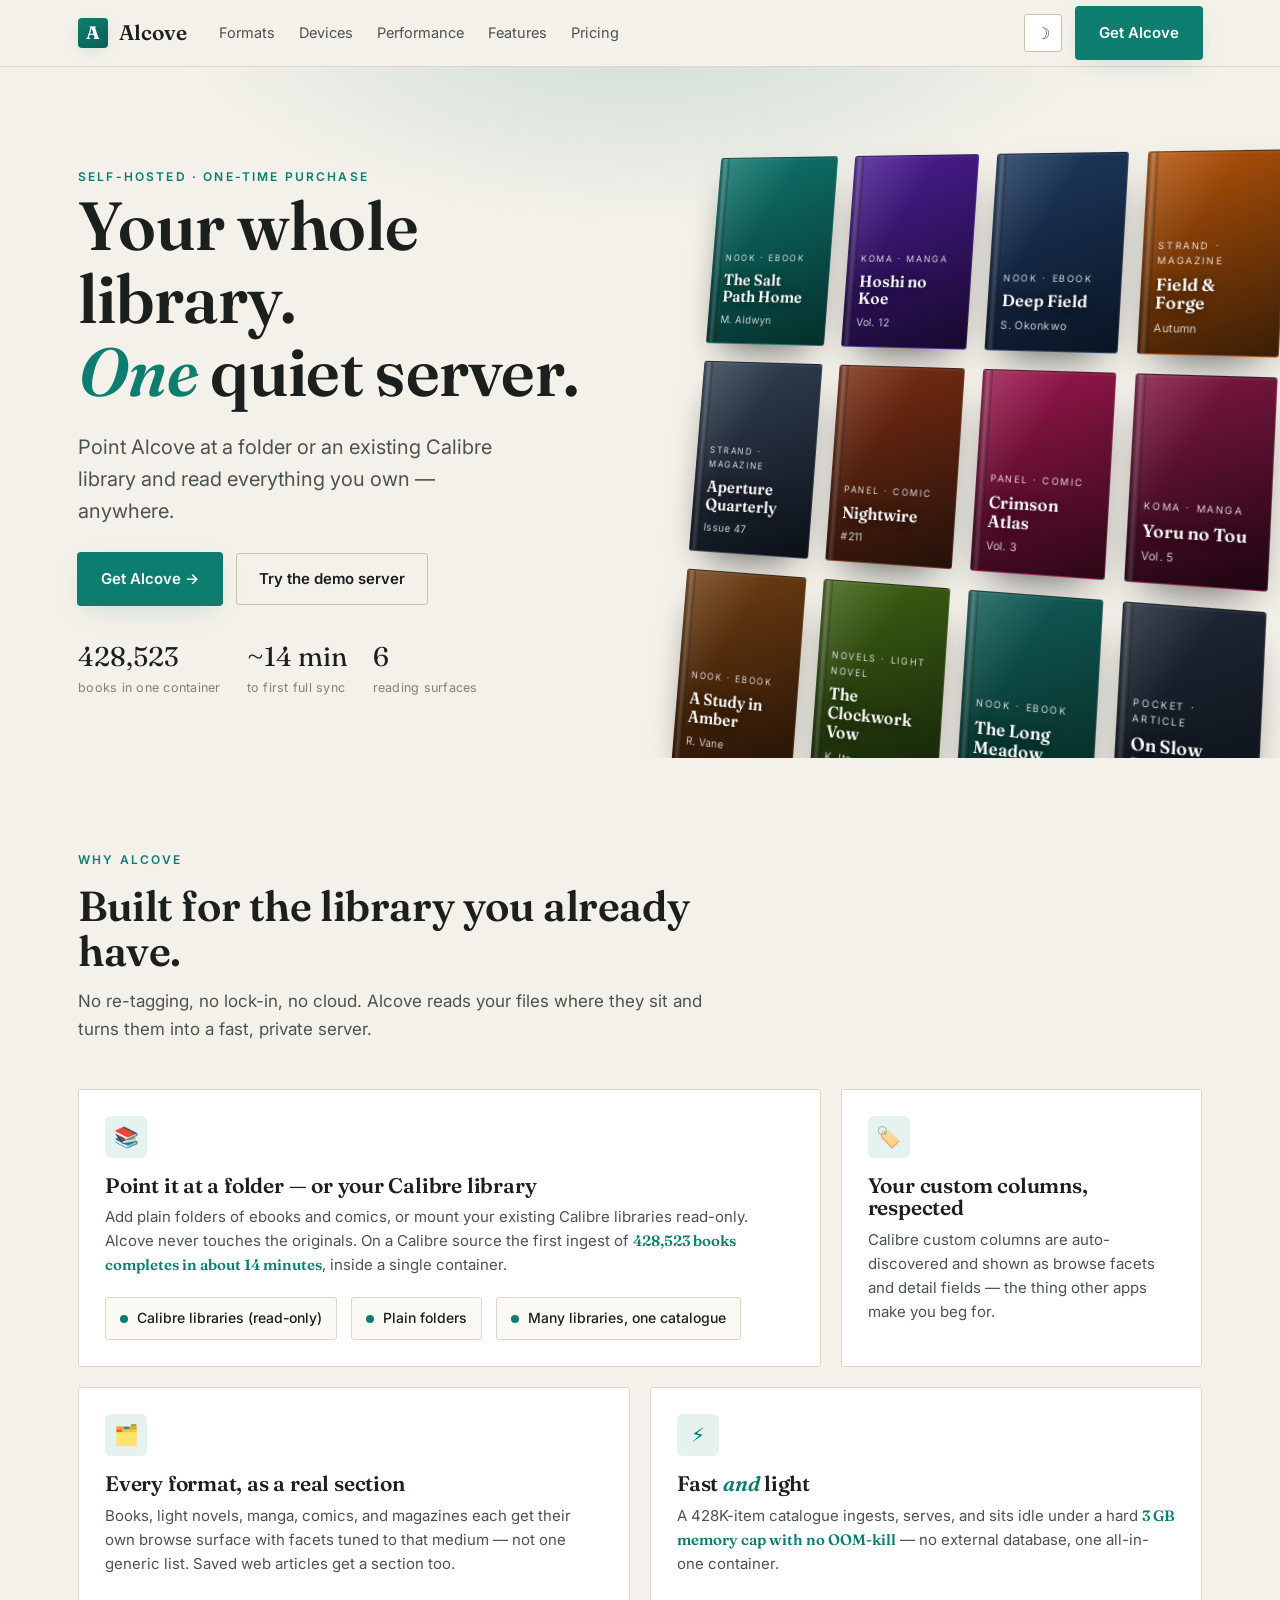
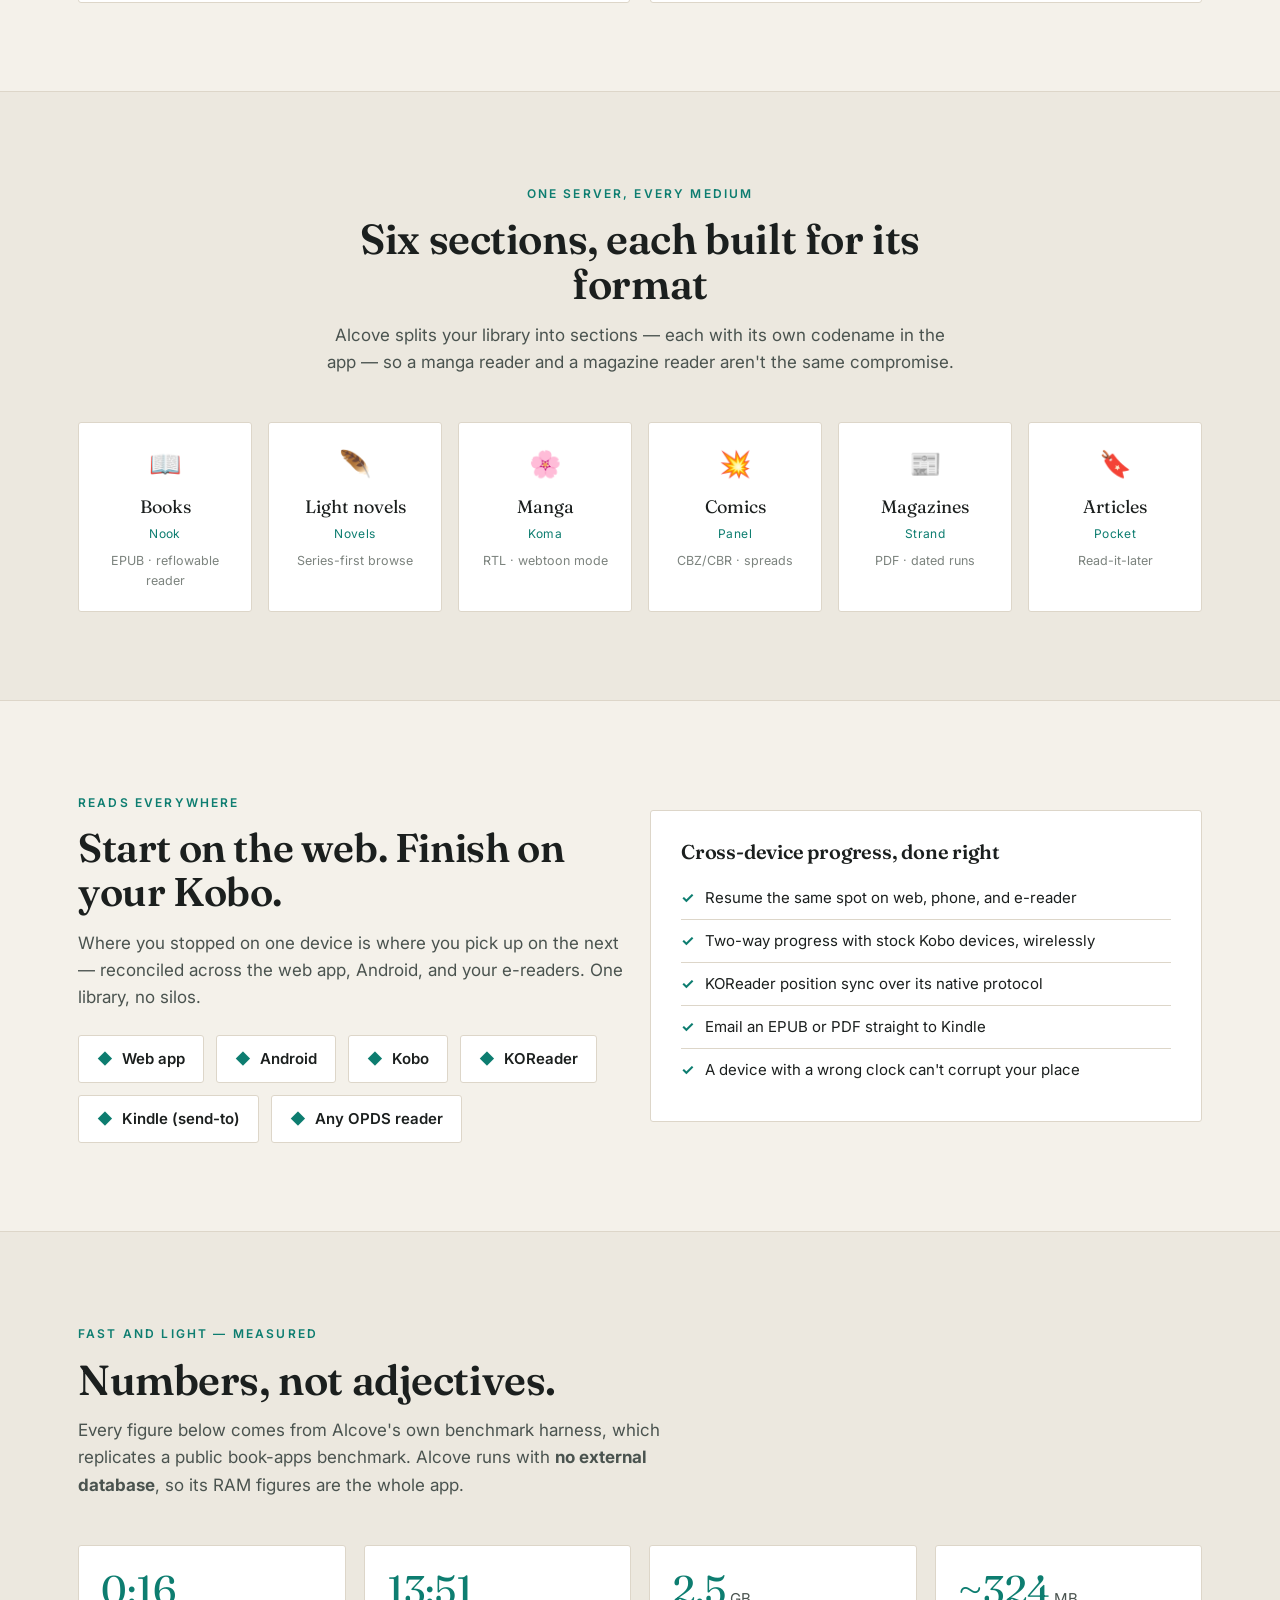
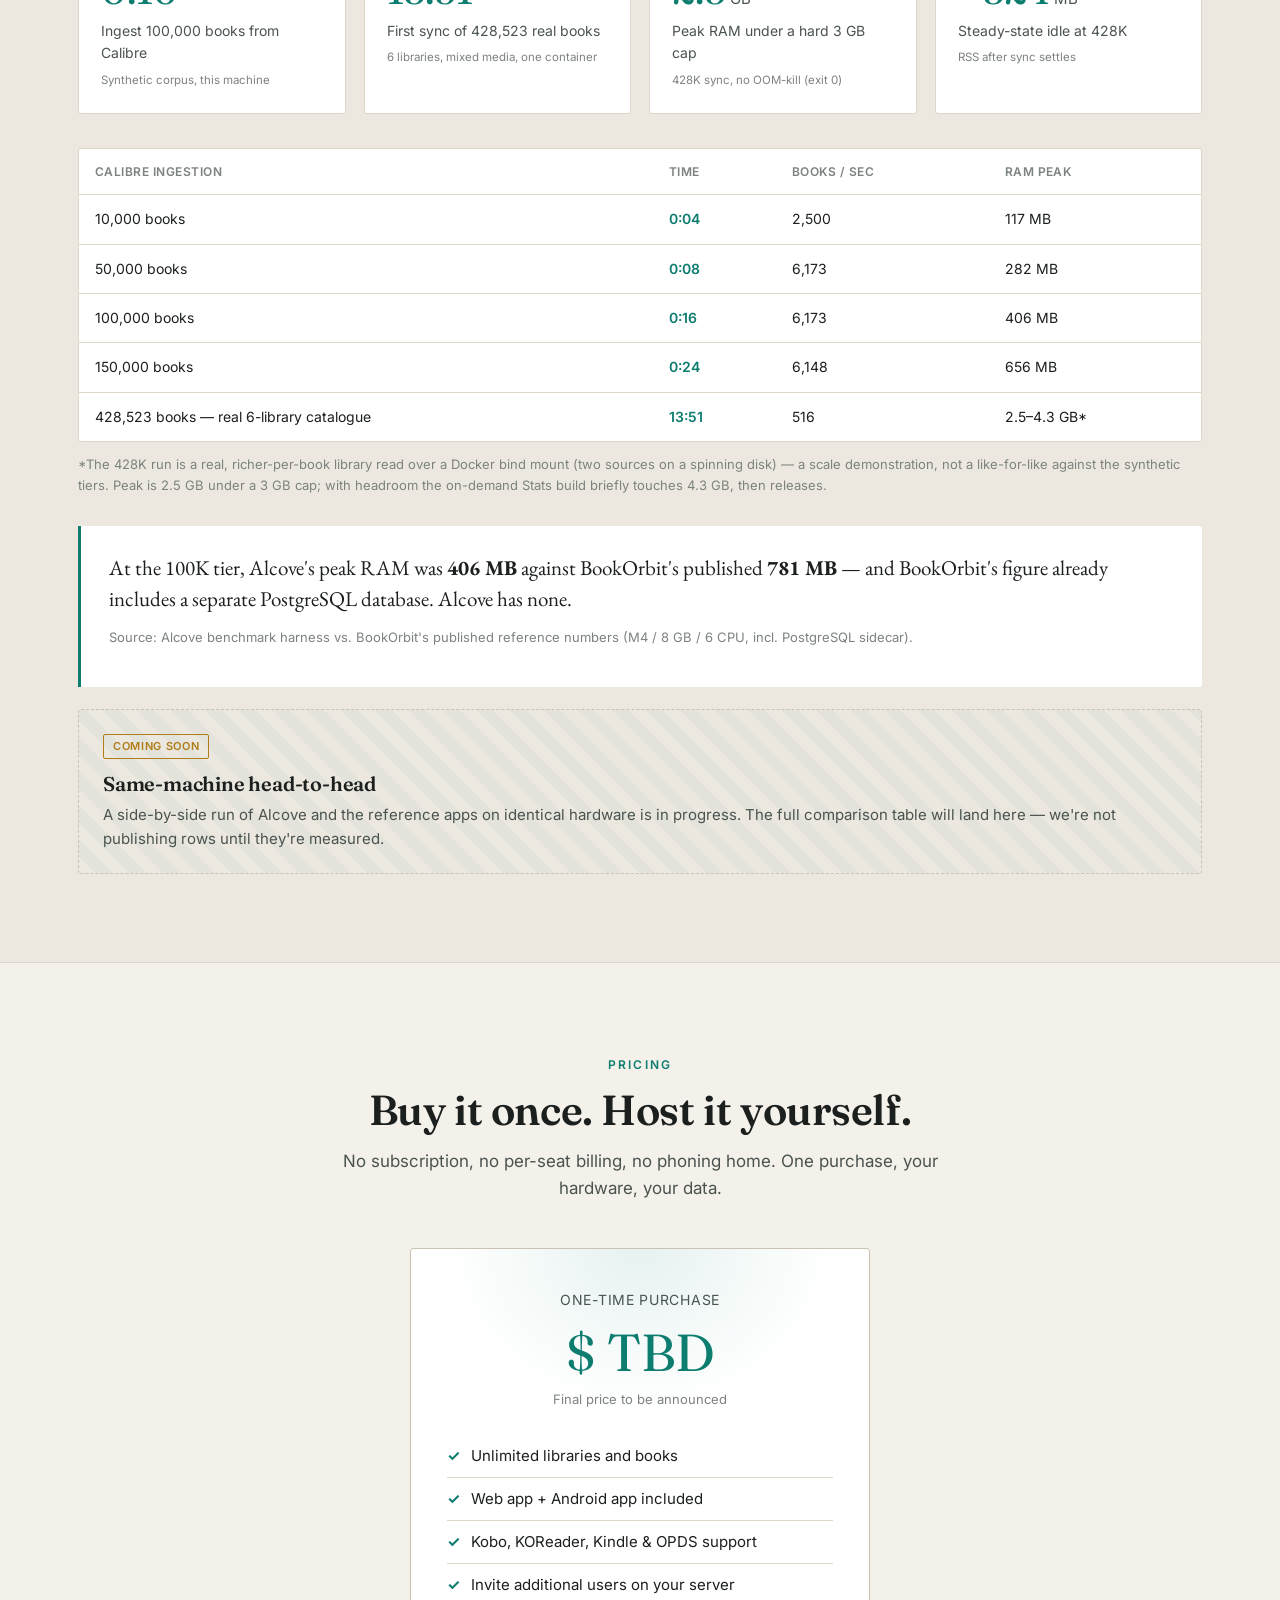
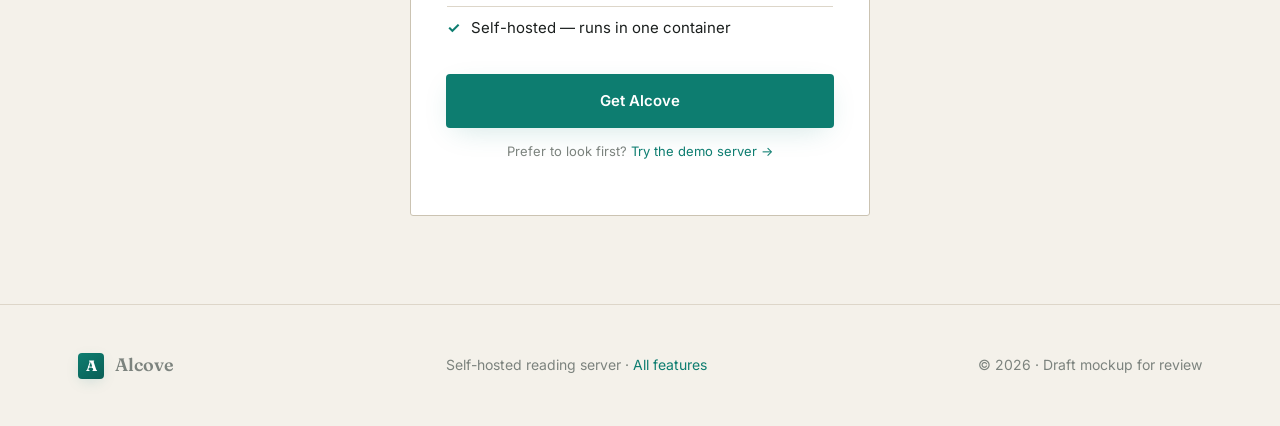
==== index.html @ d61dfd28 "Alcove marketing site — landing + features mockups (draft for review) Two static pages (no framework" ====
<!doctype html>
<html lang="en" data-theme="dark">
<head>
  <meta charset="utf-8" />
  <meta name="viewport" content="width=device-width, initial-scale=1" />
  <title>Alcove — your whole library, one self-hosted server</title>
  <meta name="description" content="Point Alcove at a folder or a Calibre library and read your entire catalogue — books, novels, manga, comics, magazines — on the web, Android, Kobo, KOReader, and Kindle. Self-hosted, one-time purchase." />
  <link rel="preconnect" href="https://fonts.googleapis.com" />
  <link rel="preconnect" href="https://fonts.gstatic.com" crossorigin />
  <link href="https://fonts.googleapis.com/css2?family=Fraunces:ital,opsz,wght@0,9..144,500;0,9..144,600;1,9..144,500&family=EB+Garamond:ital@0;1&family=Inter:wght@400;500;600;700&display=swap" rel="stylesheet" />
  <link rel="stylesheet" href="assets/site.css" />
</head>
<body>

  <!-- NAV -->
  <header class="nav">
    <div class="wrap nav-in">
      <a class="brand" href="index.html"><span class="mark">A</span> Alcove</a>
      <nav class="nav-links">
        <a href="index.html#formats">Formats</a>
        <a href="index.html#everywhere">Devices</a>
        <a href="index.html#performance">Performance</a>
        <a href="features.html">Features</a>
        <a href="index.html#pricing">Pricing</a>
      </nav>
      <div class="nav-right">
        <button class="theme-toggle" title="Toggle light / dark" aria-label="Toggle theme">☀</button>
        <a class="btn btn-primary" href="index.html#pricing">Get Alcove</a>
      </div>
    </div>
  </header>

  <!-- HERO -->
  <section class="hero">
    <div class="wrap hero-grid">
      <div>
        <span class="eyebrow">Self-hosted · one-time purchase</span>
        <h1>Your whole library.<br /><span class="em">One</span> quiet server.</h1>
        <p class="hero-sub">Point Alcove at a folder or an existing Calibre library and read everything you own — anywhere.</p>
        <div class="hero-cta">
          <a class="btn btn-primary" href="index.html#pricing">Get Alcove →</a>
          <a class="btn btn-ghost" href="#" title="Placeholder — demo server not yet live">Try the demo server</a>
        </div>
        <div class="hero-meta">
          <div class="stat"><div class="n">428,523</div><div class="l">books in one container</div></div>
          <div class="stat"><div class="n">~14&nbsp;min</div><div class="l">to first full sync</div></div>
          <div class="stat"><div class="n">6</div><div class="l">reading surfaces</div></div>
        </div>
      </div>

      <!-- Cover wall -->
      <div class="coverwall" aria-hidden="true">
        <div class="coverwall-inner">
          <div class="cw-col drift-a">
            <div class="cover p1"><div class="kicker">Nook · Ebook</div><div class="ct">The Salt Path Home</div><div class="ca">M. Aldwyn</div></div>
            <div class="cover p6"><div class="kicker">Strand · Magazine</div><div class="ct">Aperture Quarterly</div><div class="ca">Issue 47</div></div>
            <div class="cover p9"><div class="kicker">Nook · Ebook</div><div class="ct">A Study in Amber</div><div class="ca">R. Vane</div></div>
          </div>
          <div class="cw-col drift-b">
            <div class="cover p4"><div class="kicker">Koma · Manga</div><div class="ct">Hoshi no Koe</div><div class="ca">Vol. 12</div></div>
            <div class="cover p2"><div class="kicker">Panel · Comic</div><div class="ct">Nightwire</div><div class="ca">#211</div></div>
            <div class="cover p11"><div class="kicker">Novels · Light novel</div><div class="ct">The Clockwork Vow</div><div class="ca">K. Ito</div></div>
          </div>
          <div class="cw-col drift-c">
            <div class="cover p3"><div class="kicker">Nook · Ebook</div><div class="ct">Deep Field</div><div class="ca">S. Okonkwo</div></div>
            <div class="cover p7"><div class="kicker">Panel · Comic</div><div class="ct">Crimson Atlas</div><div class="ca">Vol. 3</div></div>
            <div class="cover p8"><div class="kicker">Nook · Ebook</div><div class="ct">The Long Meadow</div><div class="ca">E. Harlow</div></div>
          </div>
          <div class="cw-col drift-a">
            <div class="cover p5"><div class="kicker">Strand · Magazine</div><div class="ct">Field & Forge</div><div class="ca">Autumn</div></div>
            <div class="cover p12"><div class="kicker">Koma · Manga</div><div class="ct">Yoru no Tou</div><div class="ca">Vol. 5</div></div>
            <div class="cover p10"><div class="kicker">Pocket · Article</div><div class="ct">On Slow Reading</div><div class="ca">Saved</div></div>
          </div>
        </div>
      </div>
    </div>
  </section>

  <!-- DIFFERENTIATORS -->
  <section class="band">
    <div class="wrap">
      <div class="sec-head">
        <span class="eyebrow">Why Alcove</span>
        <h2>Built for the library you already have.</h2>
        <p>No re-tagging, no lock-in, no cloud. Alcove reads your files where they sit and turns them into a fast, private server.</p>
      </div>

      <div class="diff">
        <!-- Big: folder OR calibre -->
        <div class="card span-8">
          <div class="ico">📚</div>
          <h3>Point it at a folder — or your Calibre library</h3>
          <p>Add plain folders of ebooks and comics, or mount your existing Calibre libraries read-only. Alcove never touches the originals. On a Calibre source the first ingest of <span class="num">428,523 books completes in about 14 minutes</span>, inside a single container.</p>
          <div class="mediarow">
            <span class="mediachip"><span class="dot"></span> Calibre libraries (read-only)</span>
            <span class="mediachip"><span class="dot"></span> Plain folders</span>
            <span class="mediachip"><span class="dot"></span> Many libraries, one catalogue</span>
          </div>
        </div>

        <!-- Custom fields -->
        <div class="card span-4">
          <div class="ico">🏷️</div>
          <h3>Your custom columns, respected</h3>
          <p>Calibre custom columns are auto-discovered and shown as browse facets and detail fields — the thing other apps make you beg for.</p>
        </div>

        <!-- Every format -->
        <div class="card span-6">
          <div class="ico">🗂️</div>
          <h3>Every format, as a real section</h3>
          <p>Books, light novels, manga, comics, and magazines each get their own browse surface with facets tuned to that medium — not one generic list. Saved web articles get a section too.</p>
        </div>

        <!-- Fast and light -->
        <div class="card span-6">
          <div class="ico">⚡</div>
          <h3>Fast <em style="font-style:italic;color:var(--accent)">and</em> light</h3>
          <p>A 428K-item catalogue ingests, serves, and sits idle under a hard <span class="num">3&nbsp;GB memory cap with no OOM-kill</span> — no external database, one all-in-one container.</p>
        </div>
      </div>
    </div>
  </section>

  <!-- FORMATS -->
  <section class="band band-alt" id="formats">
    <div class="wrap">
      <div class="sec-head center">
        <span class="eyebrow">One server, every medium</span>
        <h2>Six sections, each built for its format</h2>
        <p style="margin-left:auto;margin-right:auto">Alcove splits your library into sections — each with its own codename in the app — so a manga reader and a magazine reader aren't the same compromise.</p>
      </div>
      <div class="sections-row">
        <div class="sectile"><div class="emoji">📖</div><div class="nm">Books</div><div class="cd">Nook</div><div class="ds">EPUB · reflowable reader</div></div>
        <div class="sectile"><div class="emoji">🪶</div><div class="nm">Light novels</div><div class="cd">Novels</div><div class="ds">Series-first browse</div></div>
        <div class="sectile"><div class="emoji">🌸</div><div class="nm">Manga</div><div class="cd">Koma</div><div class="ds">RTL · webtoon mode</div></div>
        <div class="sectile"><div class="emoji">💥</div><div class="nm">Comics</div><div class="cd">Panel</div><div class="ds">CBZ/CBR · spreads</div></div>
        <div class="sectile"><div class="emoji">📰</div><div class="nm">Magazines</div><div class="cd">Strand</div><div class="ds">PDF · dated runs</div></div>
        <div class="sectile"><div class="emoji">🔖</div><div class="nm">Articles</div><div class="cd">Pocket</div><div class="ds">Read-it-later</div></div>
      </div>
    </div>
  </section>

  <!-- READS EVERYWHERE -->
  <section class="band" id="everywhere">
    <div class="wrap">
      <div class="diff" style="align-items:center">
        <div class="span-6">
          <span class="eyebrow">Reads everywhere</span>
          <h2 style="font-size:clamp(28px,3.6vw,40px);margin:12px 0 16px">Start on the web. Finish on your Kobo.</h2>
          <p class="muted" style="font-size:17px">Where you stopped on one device is where you pick up on the next — reconciled across the web app, Android, and your e-readers. One library, no silos.</p>
          <div class="devices" style="margin-top:24px">
            <span class="devbadge"><span class="g">◆</span> Web app</span>
            <span class="devbadge"><span class="g">◆</span> Android</span>
            <span class="devbadge"><span class="g">◆</span> Kobo</span>
            <span class="devbadge"><span class="g">◆</span> KOReader</span>
            <span class="devbadge"><span class="g">◆</span> Kindle (send-to)</span>
            <span class="devbadge"><span class="g">◆</span> Any OPDS reader</span>
          </div>
        </div>
        <div class="span-6">
          <div class="card" style="padding:30px">
            <h3 style="font-size:20px;margin-bottom:14px">Cross-device progress, done right</h3>
            <ul class="price-list" style="margin:0">
              <li><span class="ck">✓</span> Resume the same spot on web, phone, and e-reader</li>
              <li><span class="ck">✓</span> Two-way progress with stock Kobo devices, wirelessly</li>
              <li><span class="ck">✓</span> KOReader position sync over its native protocol</li>
              <li><span class="ck">✓</span> Email an EPUB or PDF straight to Kindle</li>
              <li style="border-bottom:none"><span class="ck">✓</span> A device with a wrong clock can't corrupt your place</li>
            </ul>
          </div>
        </div>
      </div>
    </div>
  </section>

  <!-- PERFORMANCE -->
  <section class="band band-alt" id="performance">
    <div class="wrap">
      <div class="sec-head">
        <span class="eyebrow">Fast and light — measured</span>
        <h2>Numbers, not adjectives.</h2>
        <p>Every figure below comes from Alcove's own benchmark harness, which replicates a public book-apps benchmark. Alcove runs with <strong>no external database</strong>, so its RAM figures are the whole app.</p>
      </div>

      <div class="perf-grid">
        <div class="metric"><div class="big">0:16<span class="unit"></span></div><div class="lab">Ingest 100,000 books from Calibre</div><div class="src">Synthetic corpus, this machine</div></div>
        <div class="metric"><div class="big">13:51<span class="unit"></span></div><div class="lab">First sync of 428,523 real books</div><div class="src">6 libraries, mixed media, one container</div></div>
        <div class="metric"><div class="big">2.5<span class="unit">&nbsp;GB</span></div><div class="lab">Peak RAM under a hard 3&nbsp;GB cap</div><div class="src">428K sync, no OOM-kill (exit 0)</div></div>
        <div class="metric"><div class="big">~324<span class="unit">&nbsp;MB</span></div><div class="lab">Steady-state idle at 428K</div><div class="src">RSS after sync settles</div></div>
      </div>

      <div class="table-wrap">
        <table class="perf">
          <thead>
            <tr><th>Calibre ingestion</th><th>Time</th><th>Books / sec</th><th>RAM peak</th></tr>
          </thead>
          <tbody>
            <tr><td>10,000 books</td><td class="hi">0:04</td><td>2,500</td><td>117 MB</td></tr>
            <tr><td>50,000 books</td><td class="hi">0:08</td><td>6,173</td><td>282 MB</td></tr>
            <tr><td>100,000 books</td><td class="hi">0:16</td><td>6,173</td><td>406 MB</td></tr>
            <tr><td>150,000 books</td><td class="hi">0:24</td><td>6,148</td><td>656 MB</td></tr>
            <tr><td>428,523 books — real 6-library catalogue</td><td class="hi">13:51</td><td>516</td><td>2.5–4.3 GB*</td></tr>
          </tbody>
        </table>
      </div>
      <p class="tiny" style="margin-top:12px">*The 428K run is a real, richer-per-book library read over a Docker bind mount (two sources on a spinning disk) — a scale demonstration, not a like-for-like against the synthetic tiers. Peak is 2.5&nbsp;GB under a 3&nbsp;GB cap; with headroom the on-demand Stats build briefly touches 4.3&nbsp;GB, then releases.</p>

      <!-- Contrast callout -->
      <div class="callout">
        <div class="q">At the 100K tier, Alcove's peak RAM was <strong>406&nbsp;MB</strong> against BookOrbit's published <strong>781&nbsp;MB</strong> — and BookOrbit's figure already includes a separate PostgreSQL database. Alcove has none.</div>
        <p class="tiny" style="margin-top:12px">Source: Alcove benchmark harness vs. BookOrbit's published reference numbers (M4 / 8&nbsp;GB / 6&nbsp;CPU, incl. PostgreSQL sidecar).</p>
      </div>

      <!-- Head-to-head PENDING slot -->
      <div class="pending">
        <span class="pill">Coming soon</span>
        <h3 style="font-size:20px;margin:14px 0 8px">Same-machine head-to-head</h3>
        <p class="muted" style="margin:0;font-size:15px">A side-by-side run of Alcove and the reference apps on identical hardware is in progress. The full comparison table will land here — we're not publishing rows until they're measured.</p>
      </div>
    </div>
  </section>

  <!-- PRICING -->
  <section class="band" id="pricing">
    <div class="wrap">
      <div class="sec-head center">
        <span class="eyebrow">Pricing</span>
        <h2>Buy it once. Host it yourself.</h2>
        <p style="margin-left:auto;margin-right:auto">No subscription, no per-seat billing, no phoning home. One purchase, your hardware, your data.</p>
      </div>

      <div class="price-card">
        <div class="once">One-time purchase</div>
        <div class="amt"><span class="tbd">$ TBD</span></div>
        <p class="tiny" style="margin:-6px 0 4px">Final price to be announced</p>
        <ul class="price-list">
          <li><span class="ck">✓</span> Unlimited libraries and books</li>
          <li><span class="ck">✓</span> Web app + Android app included</li>
          <li><span class="ck">✓</span> Kobo, KOReader, Kindle &amp; OPDS support</li>
          <li><span class="ck">✓</span> Invite additional users on your server</li>
          <li style="border-bottom:none"><span class="ck">✓</span> Self-hosted — runs in one container</li>
        </ul>
        <a class="btn btn-primary" style="width:100%;justify-content:center" href="#" title="Placeholder — checkout not yet available">Get Alcove</a>
        <p class="tiny" style="margin-top:14px">Prefer to look first? <a href="#" style="color:var(--accent)" title="Placeholder — demo server not yet live">Try the demo server →</a></p>
      </div>
    </div>
  </section>

  <!-- FOOTER -->
  <footer class="foot">
    <div class="wrap foot-in">
      <div class="brand" style="font-size:18px"><span class="mark" style="width:26px;height:26px;font-size:15px">A</span> Alcove</div>
      <div>Self-hosted reading server · <a href="features.html" style="color:var(--accent)">All features</a></div>
      <div>© 2026 · Draft mockup for review</div>
    </div>
  </footer>

  <script src="assets/site.js"></script>
</body>
</html>
---- assets/site.css ----
/* ============================================================
   Alcove marketing site — shared styles
   Design language mirrors the app: teal accent, serif display
   (Fraunces), cover-forward, neutral surfaces, sharp corners.
   Dark is the default; light theme via [data-theme="light"].
   ============================================================ */

:root {
  /* Dark surfaces — matches the app's oklch(0.08..) stack */
  --bg:          #0b0d0e;
  --bg-2:        #101315;
  --bg-card:     #16191b;
  --bg-elev:     #1c2023;
  --border:      #262b2e;
  --border-2:    #333a3e;

  --text:        #eef2f1;
  --text-2:      #b7c0bf;
  --text-3:      #7f8a89;

  /* Teal accent family (from accentPalette.js) */
  --accent:      #2dd4bf;
  --accent-2:    #14b8a6;
  --accent-dim:  #0d9488;
  --accent-ink:  #04120f;   /* text on accent */
  --halo:        rgba(45, 212, 191, 0.35);
  --glow:        rgba(45, 212, 191, 0.14);

  --gold:        #e5b769;   /* the app's dark/neutral yellow signal */

  --serif: 'Fraunces', 'Baskervville', Georgia, 'Times New Roman', serif;
  --quote: 'EB Garamond', Georgia, serif;
  --sans:  'Inter', system-ui, -apple-system, 'Segoe UI', Roboto, sans-serif;

  --maxw: 1180px;
  --radius: 3px;   /* near-sharp; user dislikes rounded */
}

[data-theme="light"] {
  --bg:          #f4f1ea;   /* warm paper */
  --bg-2:        #ece8df;
  --bg-card:     #ffffff;
  --bg-elev:     #fbf9f4;
  --border:      #ddd6c9;
  --border-2:    #cbc3b2;

  --text:        #1b1f1e;
  --text-2:      #4a534f;
  --text-3:      #7c837e;

  --accent:      #0d7d70;   /* light theme's deep teal */
  --accent-2:    #0d9488;
  --accent-dim:  #0a5f56;
  --accent-ink:  #ffffff;
  --halo:        rgba(13, 125, 112, 0.22);
  --glow:        rgba(13, 125, 112, 0.10);
  --gold:        #b07d18;
}

* { box-sizing: border-box; }

html { scroll-behavior: smooth; }

body {
  margin: 0;
  font-family: var(--sans);
  background: var(--bg);
  color: var(--text);
  line-height: 1.6;
  -webkit-font-smoothing: antialiased;
  text-rendering: optimizeLegibility;
  overflow-x: hidden;
}

a { color: inherit; text-decoration: none; }

.wrap { max-width: var(--maxw); margin: 0 auto; padding: 0 28px; }

h1, h2, h3 { font-family: var(--serif); font-weight: 600; letter-spacing: -0.01em; line-height: 1.08; margin: 0; }

.eyebrow {
  font-family: var(--sans);
  font-size: 12px;
  font-weight: 600;
  letter-spacing: 0.18em;
  text-transform: uppercase;
  color: var(--accent);
}

.muted { color: var(--text-2); }
.tiny  { font-size: 13px; color: var(--text-3); }

/* ---------- Buttons ---------- */
.btn {
  display: inline-flex; align-items: center; gap: 9px;
  font-family: var(--sans); font-weight: 600; font-size: 15px;
  padding: 13px 22px; border-radius: var(--radius);
  border: 1px solid transparent; cursor: pointer; transition: .16s ease;
  white-space: nowrap;
}
.btn-primary { background: var(--accent); color: var(--accent-ink); box-shadow: 0 0 0 1px var(--accent), 0 8px 30px -8px var(--halo); }
.btn-primary:hover { background: var(--accent-2); transform: translateY(-1px); }
.btn-ghost { background: transparent; color: var(--text); border-color: var(--border-2); }
.btn-ghost:hover { border-color: var(--accent); color: var(--accent); }
.pill { display:inline-block; font-size:11px; font-weight:600; letter-spacing:.06em; text-transform:uppercase; padding:3px 9px; border:1px solid var(--border-2); border-radius:2px; color:var(--text-2); }

/* ---------- Top nav ---------- */
.nav {
  position: sticky; top: 0; z-index: 50;
  backdrop-filter: blur(14px);
  background: color-mix(in srgb, var(--bg) 78%, transparent);
  border-bottom: 1px solid var(--border);
}
.nav-in { display: flex; align-items: center; gap: 22px; height: 66px; }
.brand { display: flex; align-items: center; gap: 11px; font-family: var(--serif); font-size: 21px; font-weight: 600; }
.brand .mark {
  width: 30px; height: 30px; border-radius: 4px; display: grid; place-items: center;
  background: linear-gradient(145deg, var(--accent), var(--accent-dim));
  color: var(--accent-ink); font-family: var(--serif); font-weight: 700; font-size: 18px;
  box-shadow: 0 4px 16px -4px var(--halo);
}
.nav-links { display: flex; gap: 24px; margin-left: 10px; }
.nav-links a { font-size: 14.5px; color: var(--text-2); }
.nav-links a:hover { color: var(--text); }
.nav-right { margin-left: auto; display: flex; align-items: center; gap: 14px; }
.theme-toggle {
  width: 38px; height: 38px; border-radius: var(--radius); border: 1px solid var(--border-2);
  background: var(--bg-card); color: var(--text-2); cursor: pointer; font-size: 16px; display: grid; place-items: center;
}
.theme-toggle:hover { color: var(--accent); border-color: var(--accent); }

/* ---------- Hero ---------- */
.hero { position: relative; padding: 96px 0 60px; overflow: hidden; }
.hero::before {
  content: ""; position: absolute; inset: 0; z-index: 0; pointer-events: none;
  background: radial-gradient(60% 50% at 50% -8%, var(--halo), transparent 62%);
  opacity: .8;
}
.hero-grid { position: relative; z-index: 2; display: grid; grid-template-columns: 1.05fr 0.95fr; gap: 40px; align-items: center; }
.hero h1 { font-size: clamp(38px, 5.6vw, 68px); }
.hero h1 .em { color: var(--accent); font-style: italic; }
.hero-sub { font-size: clamp(17px, 2vw, 20px); color: var(--text-2); margin: 22px 0 6px; max-width: 34ch; }
.hero-cta { display: flex; gap: 14px; flex-wrap: wrap; margin-top: 26px; }
.hero-meta { display: flex; gap: 26px; margin-top: 30px; flex-wrap: wrap; }
.hero-meta .stat .n { font-family: var(--serif); font-size: 27px; color: var(--text); }
.hero-meta .stat .l { font-size: 12.5px; color: var(--text-3); letter-spacing: .02em; }

/* ---------- Cover wall (hero art) ---------- */
.coverwall { position: relative; height: 460px; perspective: 1400px; }
.coverwall-inner {
  position: absolute; inset: -40px -10% -40px 0;
  display: grid; grid-template-columns: repeat(4, 1fr); gap: 18px;
  transform: rotateX(6deg) rotateY(-16deg) rotateZ(4deg) scale(1.05);
  transform-style: preserve-3d;
}
.cw-col { display: flex; flex-direction: column; gap: 18px; }
.cw-col.drift-a { animation: drift 26s ease-in-out infinite alternate; }
.cw-col.drift-b { animation: drift 22s ease-in-out infinite alternate-reverse; }
.cw-col.drift-c { animation: drift 30s ease-in-out infinite alternate; }
@keyframes drift { from { transform: translateY(-14px); } to { transform: translateY(14px); } }
@media (prefers-reduced-motion: reduce) { .cw-col { animation: none !important; } }

/* ---------- Book cover component (placeholder covers) ---------- */
.cover {
  position: relative; aspect-ratio: 2/3; border-radius: 3px; overflow: hidden;
  box-shadow: 0 18px 40px -18px rgba(0,0,0,.7), 0 2px 0 0 rgba(255,255,255,.04) inset;
  display: flex; flex-direction: column; justify-content: flex-end;
  padding: 14px 13px; color: #fff; isolation: isolate;
  border: 1px solid rgba(255,255,255,.08);
}
.cover::before { /* spine sheen */
  content: ""; position: absolute; top: 0; left: 0; bottom: 0; width: 9px; z-index: 2;
  background: linear-gradient(90deg, rgba(0,0,0,.35), rgba(255,255,255,.14) 45%, rgba(0,0,0,.28));
}
.cover::after { /* gloss */
  content: ""; position: absolute; inset: 0; z-index: 1;
  background: linear-gradient(120deg, rgba(255,255,255,.16), transparent 38%);
}
.cover .kicker { position: relative; z-index: 3; font-size: 9px; letter-spacing: .18em; text-transform: uppercase; opacity: .82; margin-bottom: 6px; }
.cover .ct { position: relative; z-index: 3; font-family: var(--serif); font-weight: 600; font-size: 16px; line-height: 1.12; text-shadow: 0 1px 8px rgba(0,0,0,.5); }
.cover .ca { position: relative; z-index: 3; font-size: 10.5px; opacity: .78; margin-top: 7px; letter-spacing: .04em; }

/* cover palettes */
.p1 { background: linear-gradient(160deg, #0f766e, #052f2b); }
.p2 { background: linear-gradient(160deg, #7c2d12, #24110a); }
.p3 { background: linear-gradient(160deg, #1e3a5f, #0a1424); }
.p4 { background: linear-gradient(160deg, #4c1d95, #17092e); }
.p5 { background: linear-gradient(160deg, #b45309, #3a1e05); }
.p6 { background: linear-gradient(160deg, #334155, #0b1017); }
.p7 { background: linear-gradient(160deg, #9d174d, #2c0716); }
.p8 { background: linear-gradient(160deg, #115e59, #06251f); }
.p9 { background: linear-gradient(160deg, #713f12, #241205); }
.p10{ background: linear-gradient(160deg, #1f2937, #0a0e14); }
.p11{ background: linear-gradient(160deg, #3f6212, #12200a); }
.p12{ background: linear-gradient(160deg, #831843, #1c0510); }

/* ---------- Section scaffolding ---------- */
section { position: relative; }
.band { padding: 88px 0; }
.band-alt { background: var(--bg-2); border-top: 1px solid var(--border); border-bottom: 1px solid var(--border); }
.sec-head { max-width: 640px; margin-bottom: 46px; }
.sec-head h2 { font-size: clamp(28px, 3.6vw, 42px); margin: 12px 0 14px; }
.sec-head p { color: var(--text-2); font-size: 17px; margin: 0; }
.center { margin-left: auto; margin-right: auto; text-align: center; }

/* ---------- Differentiators ---------- */
.diff { display: grid; grid-template-columns: repeat(12, 1fr); gap: 20px; }
.card {
  background: var(--bg-card); border: 1px solid var(--border); border-radius: var(--radius);
  padding: 26px; position: relative; overflow: hidden; transition: .18s ease;
}
.card:hover { border-color: var(--border-2); transform: translateY(-2px); }
.card .ico {
  width: 42px; height: 42px; border-radius: 6px; display: grid; place-items: center; font-size: 20px;
  background: var(--glow); color: var(--accent); border: 1px solid var(--accent-border, transparent);
  margin-bottom: 16px;
}
.card h3 { font-size: 21px; margin-bottom: 9px; }
.card p { color: var(--text-2); font-size: 15px; margin: 0; }
.card .num { font-family: var(--serif); color: var(--accent); font-size: 15px; font-weight: 600; }
.span-6 { grid-column: span 6; }
.span-4 { grid-column: span 4; }
.span-8 { grid-column: span 8; }
.span-12 { grid-column: span 12; }

/* feature-row inside a wide card */
.mediarow { display: flex; gap: 14px; margin-top: 20px; flex-wrap: wrap; }
.mediachip {
  display: flex; align-items: center; gap: 9px; padding: 9px 14px; border-radius: var(--radius);
  background: var(--bg-elev); border: 1px solid var(--border); font-size: 14px; font-weight: 500;
}
.mediachip .dot { width: 8px; height: 8px; border-radius: 50%; background: var(--accent); }

/* ---------- Reads-everywhere strip ---------- */
.devices { display: flex; gap: 12px; flex-wrap: wrap; }
.devbadge {
  padding: 11px 18px; border: 1px solid var(--border); border-radius: var(--radius);
  background: var(--bg-card); font-weight: 600; font-size: 15px; display: flex; align-items: center; gap: 9px;
}
.devbadge .g { color: var(--accent); }

/* ---------- Performance ---------- */
.perf-grid { display: grid; grid-template-columns: repeat(4, 1fr); gap: 18px; margin-bottom: 34px; }
.metric {
  background: var(--bg-card); border: 1px solid var(--border); border-radius: var(--radius); padding: 24px 22px;
}
.metric .big { font-family: var(--serif); font-size: 40px; color: var(--accent); line-height: 1; }
.metric .unit { font-size: 15px; color: var(--text-2); font-family: var(--sans); }
.metric .lab { margin-top: 10px; font-size: 14px; color: var(--text-2); }
.metric .src { margin-top: 6px; font-size: 11.5px; color: var(--text-3); }

.table-wrap { overflow-x: auto; border: 1px solid var(--border); border-radius: var(--radius); background: var(--bg-card); }
table.perf { width: 100%; border-collapse: collapse; font-size: 14px; min-width: 620px; }
table.perf th, table.perf td { text-align: left; padding: 13px 16px; border-bottom: 1px solid var(--border); }
table.perf thead th { font-family: var(--sans); font-size: 12px; letter-spacing: .04em; text-transform: uppercase; color: var(--text-3); font-weight: 600; }
table.perf tbody tr:last-child td { border-bottom: none; }
table.perf td.hi { color: var(--accent); font-weight: 600; }
table.perf tbody tr:hover { background: var(--bg-hover, rgba(255,255,255,.02)); }

.pending {
  margin-top: 22px; padding: 22px 24px; border: 1px dashed var(--border-2); border-radius: var(--radius);
  background: repeating-linear-gradient(45deg, transparent, transparent 12px, color-mix(in srgb, var(--accent) 4%, transparent) 12px, color-mix(in srgb, var(--accent) 4%, transparent) 24px);
}
.pending .pill { color: var(--gold); border-color: var(--gold); }

.callout {
  margin-top: 30px; padding: 26px 28px; border-left: 3px solid var(--accent);
  background: var(--bg-card); border-radius: 0 var(--radius) var(--radius) 0;
}
.callout .q { font-family: var(--quote); font-size: 21px; line-height: 1.5; color: var(--text); }

/* ---------- Sections showcase (formats) ---------- */
.sections-row { display: grid; grid-template-columns: repeat(6, 1fr); gap: 16px; }
.sectile {
  background: var(--bg-card); border: 1px solid var(--border); border-radius: var(--radius);
  padding: 20px 16px; text-align: center;
}
.sectile .emoji { font-size: 26px; }
.sectile .nm { font-family: var(--serif); font-size: 18px; margin-top: 8px; }
.sectile .cd { font-size: 12px; color: var(--accent); letter-spacing: .04em; margin-top: 2px; }
.sectile .ds { font-size: 12.5px; color: var(--text-3); margin-top: 8px; }

/* ---------- Pricing ---------- */
.price-card {
  max-width: 460px; margin: 0 auto; background: var(--bg-card); border: 1px solid var(--border-2);
  border-radius: var(--radius); padding: 40px 36px; text-align: center; position: relative; overflow: hidden;
}
.price-card::before { content:""; position:absolute; inset:0; background: radial-gradient(60% 40% at 50% 0, var(--glow), transparent 70%); pointer-events:none; }
.price-card .amt { font-family: var(--serif); font-size: 52px; color: var(--text); position: relative; }
.price-card .amt .tbd { color: var(--accent); }
.price-card .once { font-size: 14px; color: var(--text-2); letter-spacing: .05em; text-transform: uppercase; }
.price-list { list-style: none; padding: 0; margin: 26px 0; text-align: left; }
.price-list li { padding: 9px 0; border-bottom: 1px solid var(--border); display: flex; gap: 11px; align-items: flex-start; font-size: 15px; }
.price-list li .ck { color: var(--accent); font-weight: 700; }

/* ---------- Footer ---------- */
.foot { border-top: 1px solid var(--border); padding: 46px 0; color: var(--text-3); font-size: 14px; }
.foot-in { display: flex; justify-content: space-between; gap: 20px; flex-wrap: wrap; align-items: center; }

/* ============================================================
   FEATURES PAGE
   ============================================================ */
.feat-hero { padding: 72px 0 30px; position: relative; }
.feat-hero::before { content:""; position:absolute; inset:0; background: radial-gradient(50% 60% at 80% 0, var(--halo), transparent 60%); opacity:.6; pointer-events:none; }
.cat-count { font-family: var(--serif); color: var(--accent); }

.legend { display: flex; gap: 10px; flex-wrap: wrap; margin: 26px 0 0; }
.badge {
  font-size: 11.5px; font-weight: 600; letter-spacing: .03em; padding: 4px 10px; border-radius: 2px;
  border: 1px solid var(--border-2); color: var(--text-2); background: var(--bg-card);
}
.badge.web    { color:#4fb3ff; border-color: color-mix(in srgb, #4fb3ff 45%, var(--border)); }
.badge.android{ color:#8ee36b; border-color: color-mix(in srgb, #8ee36b 45%, var(--border)); }
.badge.kobo   { color:#e5b769; border-color: color-mix(in srgb, #e5b769 45%, var(--border)); }
.badge.koreader{ color:#c99bff; border-color: color-mix(in srgb, #c99bff 45%, var(--border)); }
.badge.kindle { color:#ff9e64; border-color: color-mix(in srgb, #ff9e64 45%, var(--border)); }
.badge.opds   { color:#5ed0c0; border-color: color-mix(in srgb, #5ed0c0 45%, var(--border)); }
.badge.server { color: var(--text-3); }
.badge.owner  { color: var(--gold); border-color: color-mix(in srgb, var(--gold) 55%, var(--border)); background: color-mix(in srgb, var(--gold) 8%, transparent); }

.cat { margin-top: 20px; scroll-margin-top: 90px; }
.cat-head { display: flex; align-items: baseline; gap: 14px; padding-bottom: 16px; border-bottom: 1px solid var(--border); margin-bottom: 22px; }
.cat-head h2 { font-size: 26px; }
.cat-head .n { font-size: 13px; color: var(--text-3); font-family: var(--sans); }

.feat-list { display: grid; grid-template-columns: repeat(2, 1fr); gap: 14px; }
.feat {
  background: var(--bg-card); border: 1px solid var(--border); border-radius: var(--radius);
  padding: 17px 19px; transition: .15s ease;
}
.feat:hover { border-color: var(--border-2); }
.feat .ft { font-family: var(--serif); font-size: 17px; font-weight: 600; margin-bottom: 5px; }
.feat .fd { color: var(--text-2); font-size: 14px; margin: 0 0 11px; }
.feat .badges { display: flex; gap: 6px; flex-wrap: wrap; }

/* Category quick-nav */
.catnav { position: sticky; top: 66px; z-index: 40; background: color-mix(in srgb, var(--bg) 85%, transparent); backdrop-filter: blur(12px); border-bottom: 1px solid var(--border); }
.catnav-in { display: flex; gap: 8px; overflow-x: auto; padding: 12px 0; scrollbar-width: thin; }
.catnav a { font-size: 13px; color: var(--text-2); white-space: nowrap; padding: 6px 12px; border: 1px solid var(--border); border-radius: 2px; background: var(--bg-card); }
.catnav a:hover { color: var(--accent); border-color: var(--accent); }

/* ---------- Responsive ---------- */
@media (max-width: 900px) {
  .hero-grid { grid-template-columns: 1fr; }
  .coverwall { display: none; }
  .diff, .perf-grid, .sections-row, .feat-list { grid-template-columns: 1fr 1fr; }
  .span-6, .span-4, .span-8 { grid-column: span 12; }
  .nav-links { display: none; }
}
@media (max-width: 620px) {
  .diff, .perf-grid, .sections-row, .feat-list { grid-template-columns: 1fr; }
  .wrap { padding: 0 18px; }
  .band { padding: 60px 0; }
}
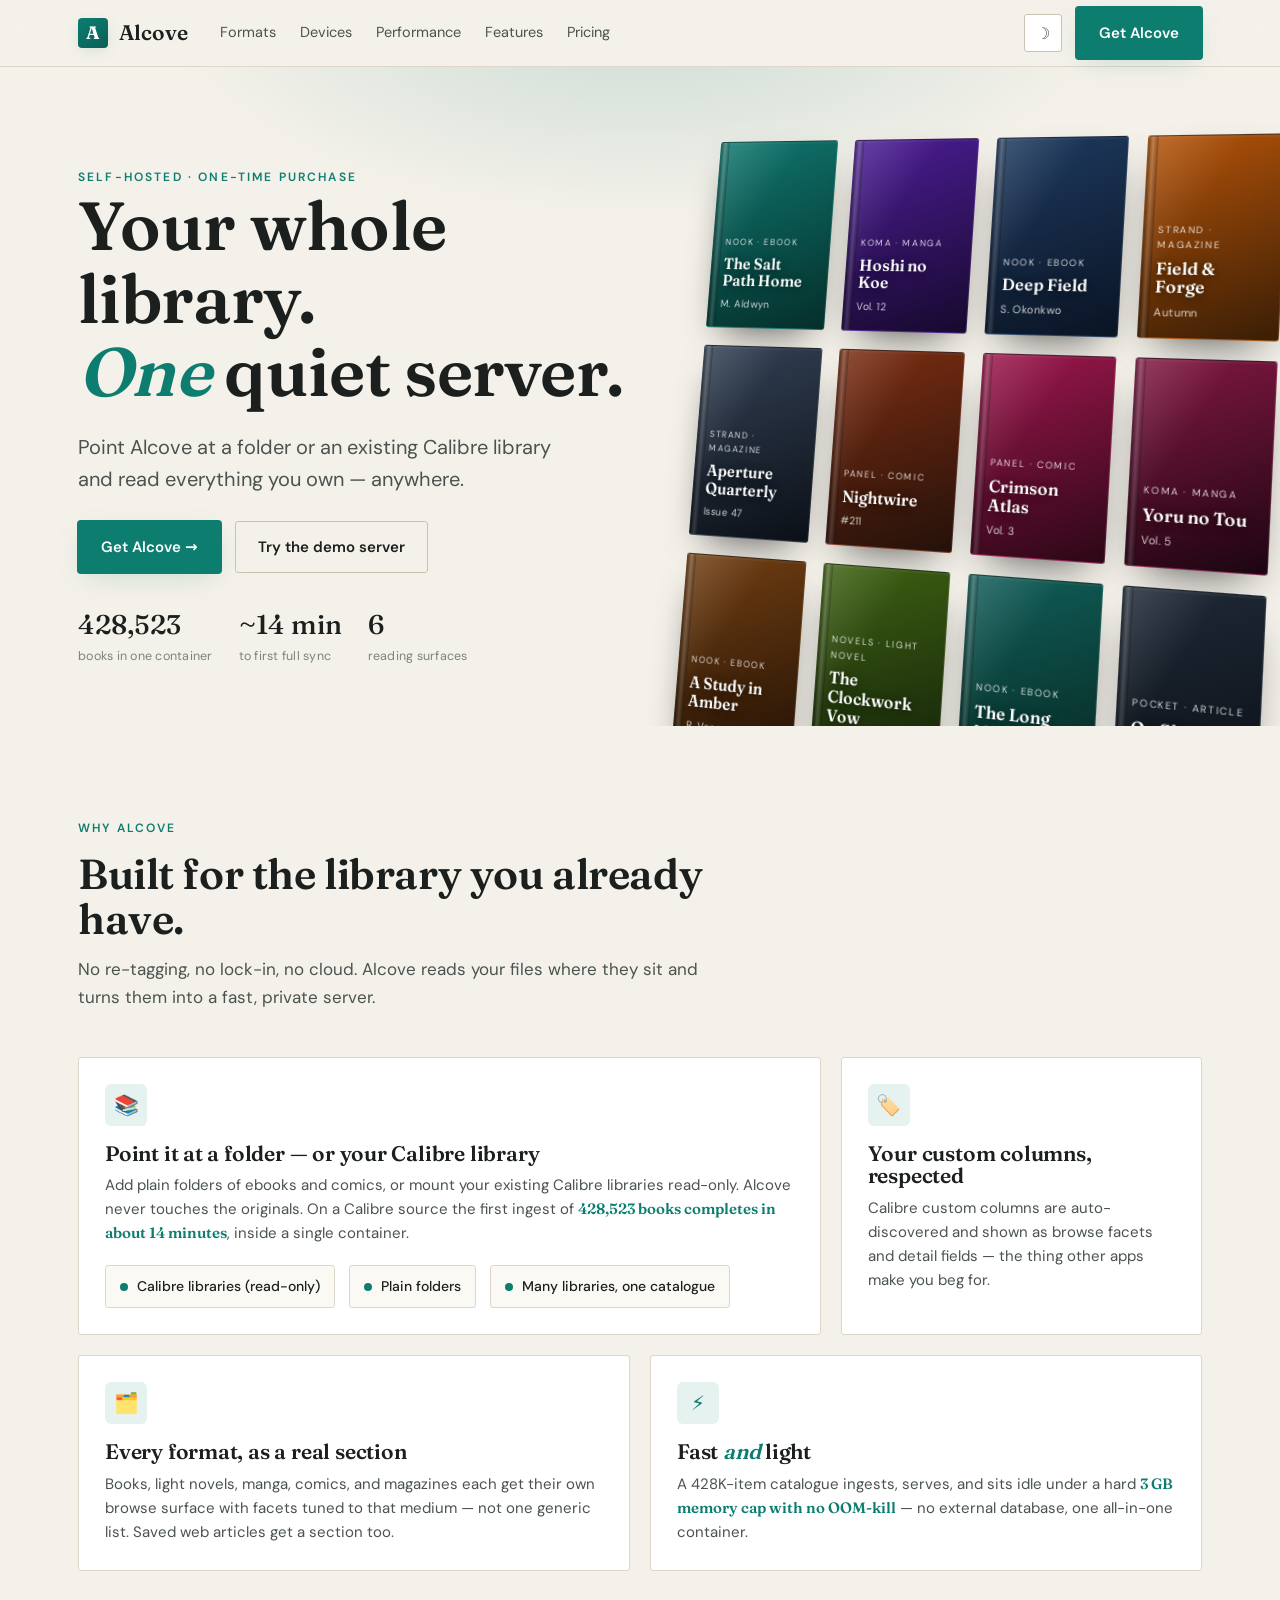
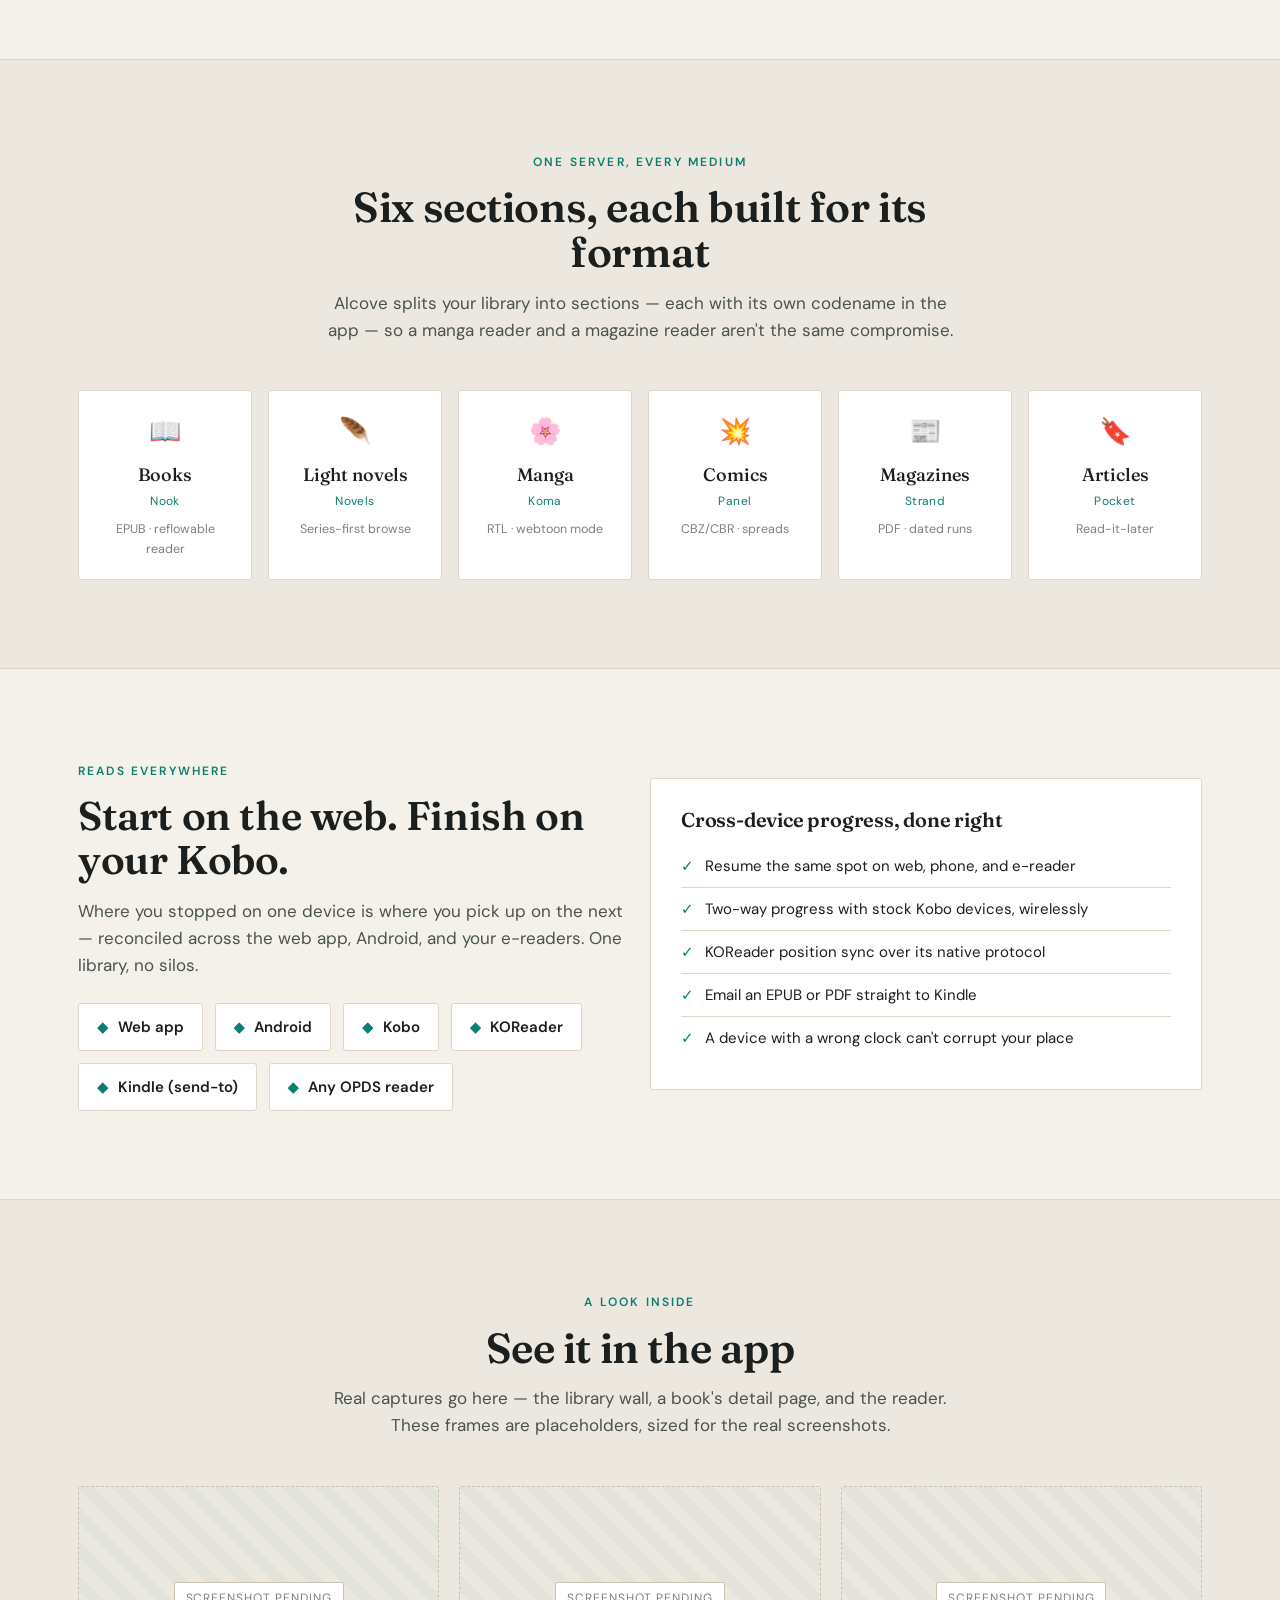
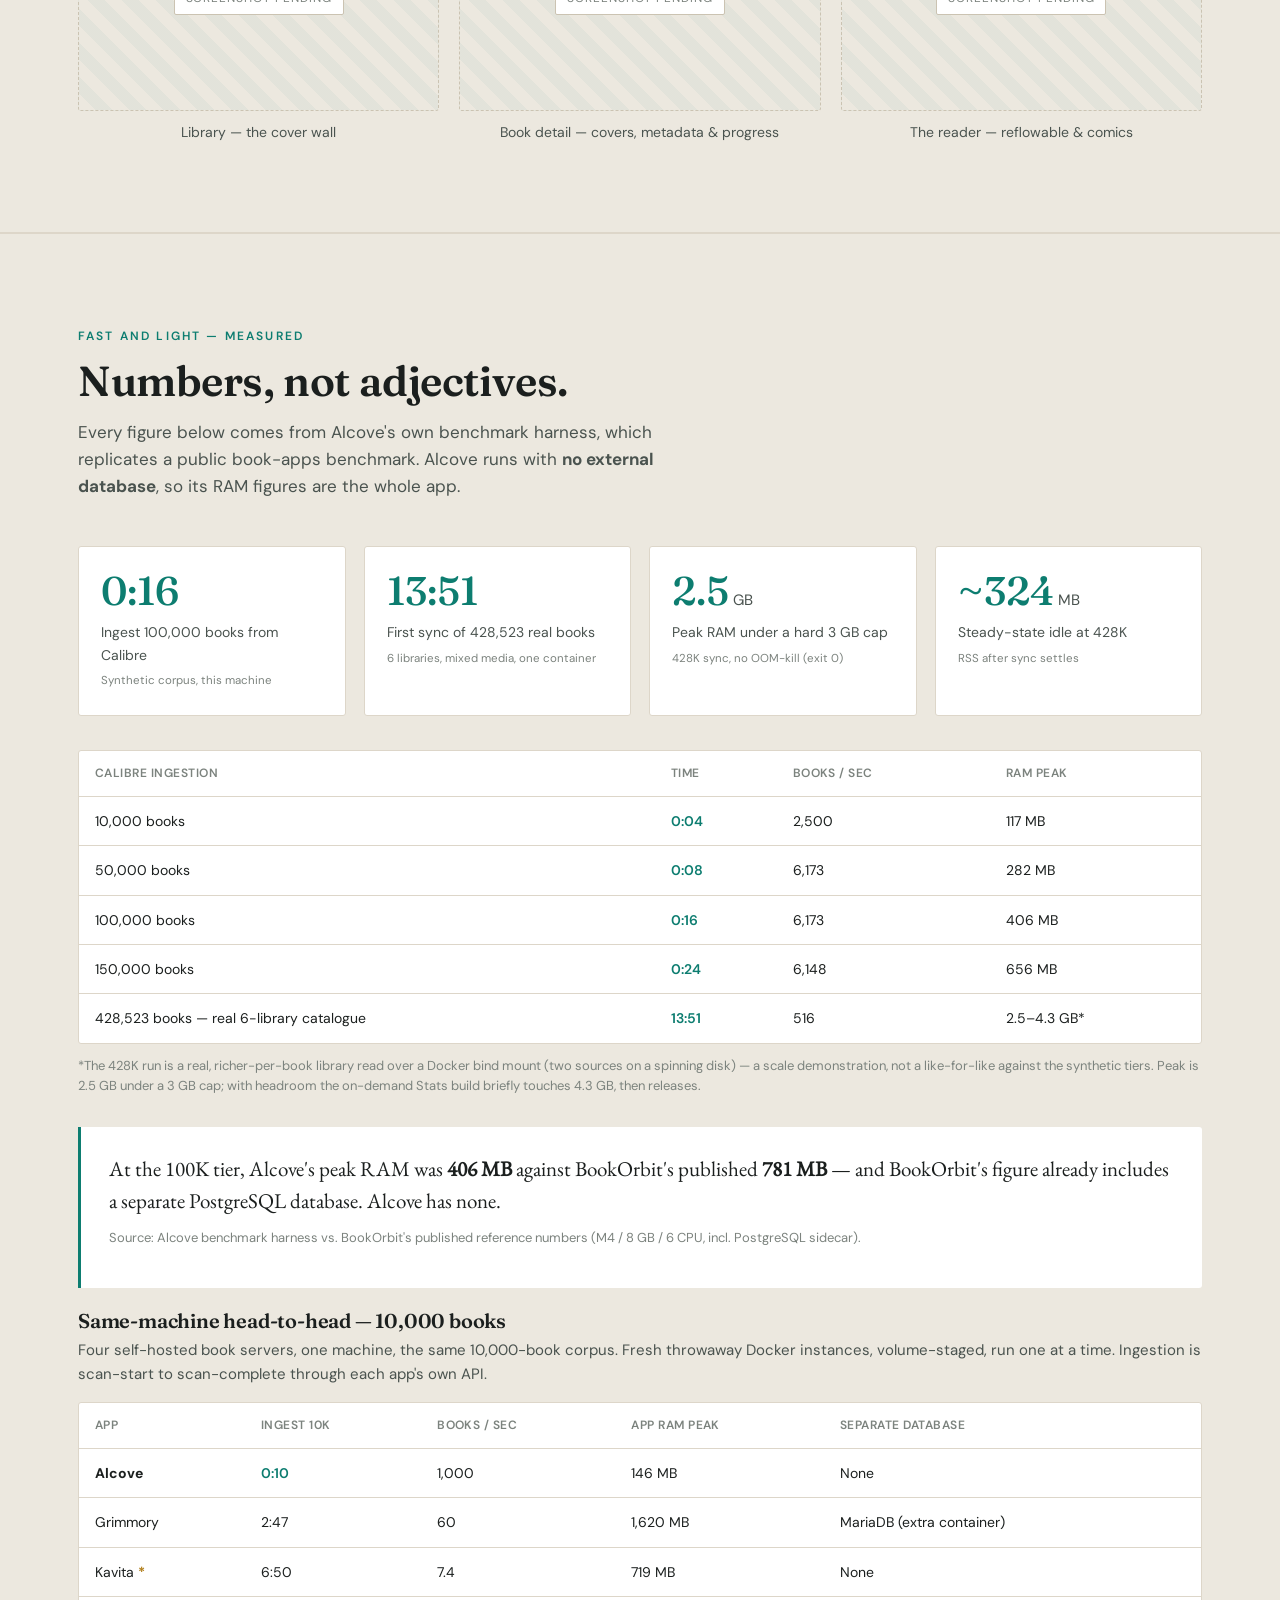
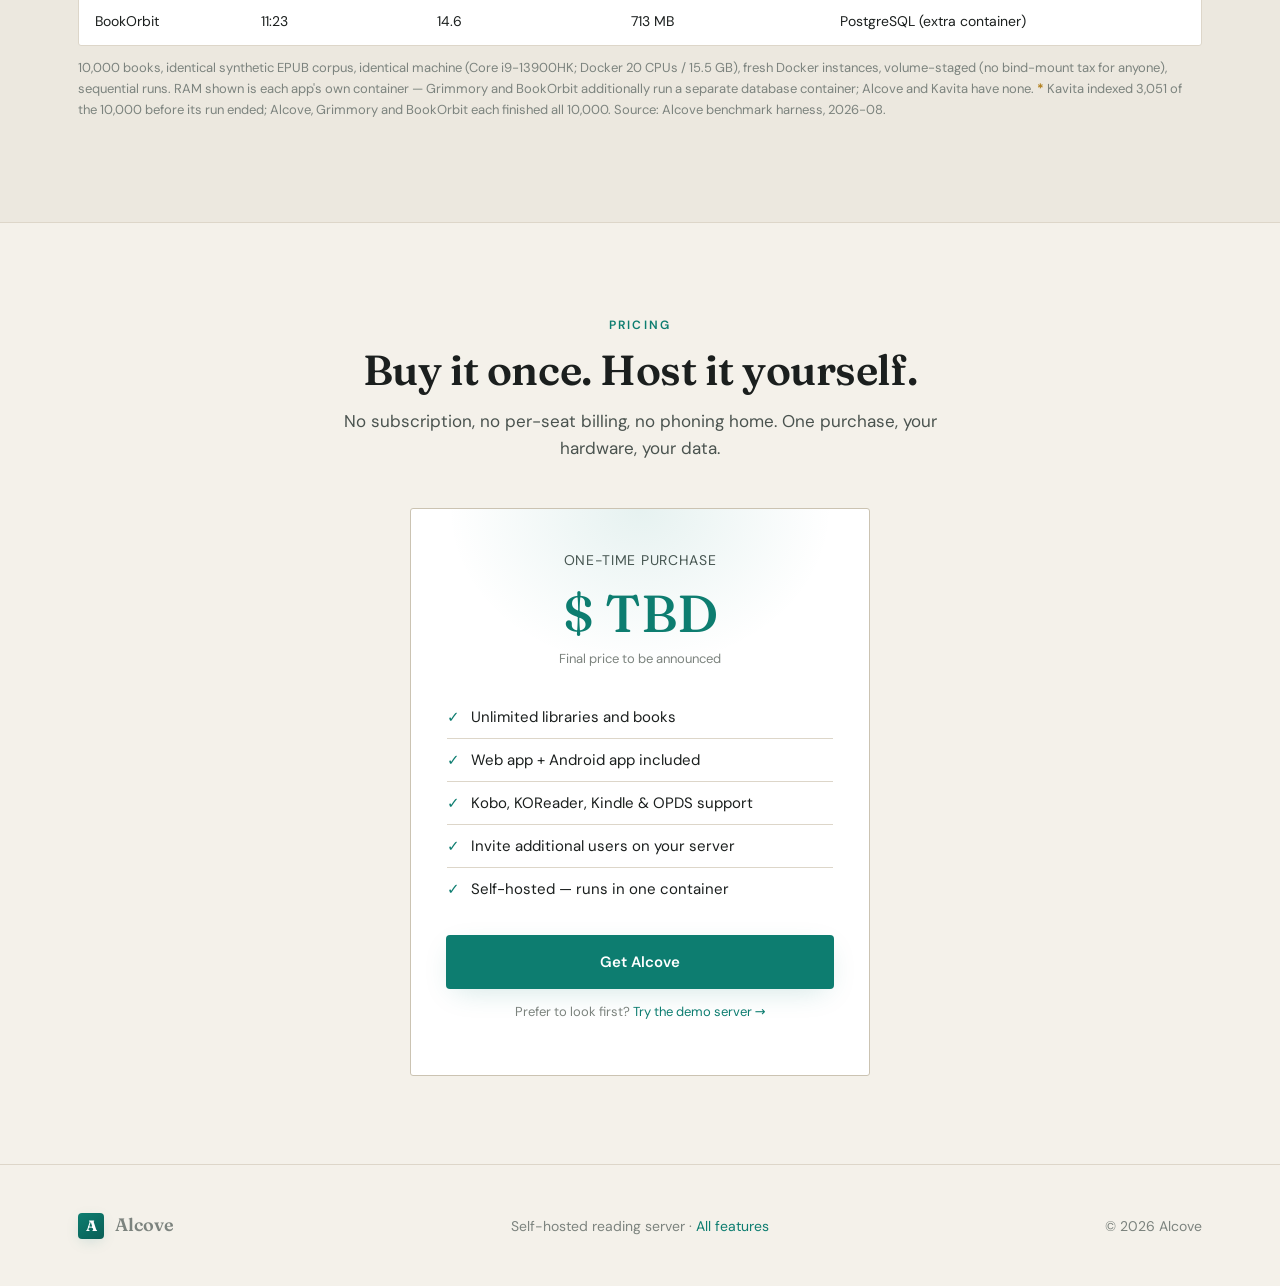
==== commit 91d9bfa3: "Alcove marketing site — final build from the approved mockup - Self-host fonts: Fraunces / EB Garamo" ====
--- a/index.html
+++ b/index.html
@@ -5,9 +5,7 @@
   <meta name="viewport" content="width=device-width, initial-scale=1" />
   <title>Alcove — your whole library, one self-hosted server</title>
   <meta name="description" content="Point Alcove at a folder or a Calibre library and read your entire catalogue — books, novels, manga, comics, magazines — on the web, Android, Kobo, KOReader, and Kindle. Self-hosted, one-time purchase." />
-  <link rel="preconnect" href="https://fonts.googleapis.com" />
-  <link rel="preconnect" href="https://fonts.gstatic.com" crossorigin />
-  <link href="https://fonts.googleapis.com/css2?family=Fraunces:ital,opsz,wght@0,9..144,500;0,9..144,600;1,9..144,500&family=EB+Garamond:ital@0;1&family=Inter:wght@400;500;600;700&display=swap" rel="stylesheet" />
+  <!-- Fonts are self-hosted in assets/fonts and declared in site.css. No CDN. -->
   <link rel="stylesheet" href="assets/site.css" />
 </head>
 <body>
@@ -174,6 +172,37 @@
     </div>
   </section>
 
+  <!-- SCREENSHOTS -->
+  <section class="band band-alt" id="screens">
+    <div class="wrap">
+      <div class="sec-head center">
+        <span class="eyebrow">A look inside</span>
+        <h2>See it in the app</h2>
+        <p style="margin-left:auto;margin-right:auto">Real captures go here — the library wall, a book's detail page, and the reader. These frames are placeholders, sized for the real screenshots.</p>
+      </div>
+      <div class="shots">
+        <figure class="shot">
+          <div class="shot-frame" role="img" aria-label="Screenshot pending — library">
+            <span class="shot-tag">Screenshot pending</span>
+          </div>
+          <figcaption>Library — the cover wall</figcaption>
+        </figure>
+        <figure class="shot">
+          <div class="shot-frame" role="img" aria-label="Screenshot pending — book detail">
+            <span class="shot-tag">Screenshot pending</span>
+          </div>
+          <figcaption>Book detail — covers, metadata &amp; progress</figcaption>
+        </figure>
+        <figure class="shot">
+          <div class="shot-frame" role="img" aria-label="Screenshot pending — reader">
+            <span class="shot-tag">Screenshot pending</span>
+          </div>
+          <figcaption>The reader — reflowable &amp; comics</figcaption>
+        </figure>
+      </div>
+    </div>
+  </section>
+
   <!-- PERFORMANCE -->
   <section class="band band-alt" id="performance">
     <div class="wrap">
@@ -212,11 +241,24 @@
         <p class="tiny" style="margin-top:12px">Source: Alcove benchmark harness vs. BookOrbit's published reference numbers (M4 / 8&nbsp;GB / 6&nbsp;CPU, incl. PostgreSQL sidecar).</p>
       </div>
 
-      <!-- Head-to-head PENDING slot -->
-      <div class="pending">
-        <span class="pill">Coming soon</span>
-        <h3 style="font-size:20px;margin:14px 0 8px">Same-machine head-to-head</h3>
-        <p class="muted" style="margin:0;font-size:15px">A side-by-side run of Alcove and the reference apps on identical hardware is in progress. The full comparison table will land here — we're not publishing rows until they're measured.</p>
+      <!-- Head-to-head — same-machine 10K -->
+      <div class="h2h">
+        <h3 style="font-size:20px;margin:0 0 6px">Same-machine head-to-head — 10,000 books</h3>
+        <p class="muted" style="margin:0 0 16px;font-size:15px">Four self-hosted book servers, one machine, the same 10,000-book corpus. Fresh throwaway Docker instances, volume-staged, run one at a time. Ingestion is scan-start to scan-complete through each app's own API.</p>
+        <div class="table-wrap">
+          <table class="perf">
+            <thead>
+              <tr><th>App</th><th>Ingest 10K</th><th>Books / sec</th><th>App RAM peak</th><th>Separate database</th></tr>
+            </thead>
+            <tbody>
+              <tr><td><strong>Alcove</strong></td><td class="hi">0:10</td><td>1,000</td><td>146 MB</td><td>None</td></tr>
+              <tr><td>Grimmory</td><td>2:47</td><td>60</td><td>1,620 MB</td><td>MariaDB (extra container)</td></tr>
+              <tr><td>Kavita <span class="mk">*</span></td><td>6:50</td><td>7.4</td><td>719 MB</td><td>None</td></tr>
+              <tr><td>BookOrbit</td><td>11:23</td><td>14.6</td><td>713 MB</td><td>PostgreSQL (extra container)</td></tr>
+            </tbody>
+          </table>
+        </div>
+        <p class="tiny" style="margin-top:12px">10,000 books, identical synthetic EPUB corpus, identical machine (Core&nbsp;i9-13900HK; Docker 20&nbsp;CPUs / 15.5&nbsp;GB), fresh Docker instances, volume-staged (no bind-mount tax for anyone), sequential runs. RAM shown is each app's own container — Grimmory and BookOrbit additionally run a separate database container; Alcove and Kavita have none. <span class="mk">*</span>&nbsp;Kavita indexed 3,051 of the 10,000 before its run ended; Alcove, Grimmory and BookOrbit each finished all 10,000. Source: Alcove benchmark harness, 2026-08.</p>
       </div>
     </div>
   </section>
@@ -252,7 +294,7 @@
     <div class="wrap foot-in">
       <div class="brand" style="font-size:18px"><span class="mark" style="width:26px;height:26px;font-size:15px">A</span> Alcove</div>
       <div>Self-hosted reading server · <a href="features.html" style="color:var(--accent)">All features</a></div>
-      <div>© 2026 · Draft mockup for review</div>
+      <div>© 2026 Alcove</div>
     </div>
   </footer>
 
--- a/assets/site.css
+++ b/assets/site.css
@@ -4,6 +4,39 @@
    (Fraunces), cover-forward, neutral surfaces, sharp corners.
    Dark is the default; light theme via [data-theme="light"].
    ============================================================ */
+
+/* ------------------------------------------------------------
+   Self-hosted fonts — copied from the Alcove app's own set
+   (frontend/dist/fonts). Zero external requests: no CDN, no
+   Google Fonts. The app ships Fraunces (display serif),
+   EB Garamond (quotes) and DM Sans (its body sans) — so the
+   site's body face is DM Sans, the app's, rather than Inter,
+   which the app does not ship. Each family/weight has a
+   latin + latin-ext pair, split on unicode-range exactly as
+   the app (and Google Fonts) split them.
+   ------------------------------------------------------------ */
+@font-face { font-family: 'Fraunces'; font-style: normal; font-weight: 500; font-display: swap; src: url('fonts/fraunces-500-latin.woff2') format('woff2'); unicode-range: U+0000-00FF,U+0131,U+0152-0153,U+02BB-02BC,U+02C6,U+02DA,U+02DC,U+0304,U+0308,U+0329,U+2000-206F,U+2074,U+20AC,U+2122,U+2191,U+2193,U+2212,U+2215,U+FEFF,U+FFFD; }
+@font-face { font-family: 'Fraunces'; font-style: normal; font-weight: 500; font-display: swap; src: url('fonts/fraunces-500-latin-ext.woff2') format('woff2'); unicode-range: U+0100-02BA,U+02BD-02C5,U+02C7-02CC,U+02CE-02D7,U+02DD-02FF,U+0304,U+0308,U+0329,U+1D00-1DBF,U+1E00-1E9F,U+1EF2-1EFF,U+2020,U+20A0-20AB,U+20AD-20C0,U+2113,U+2C60-2C7F,U+A720-A7FF; }
+@font-face { font-family: 'Fraunces'; font-style: normal; font-weight: 600; font-display: swap; src: url('fonts/fraunces-600-latin.woff2') format('woff2'); unicode-range: U+0000-00FF,U+0131,U+0152-0153,U+02BB-02BC,U+02C6,U+02DA,U+02DC,U+0304,U+0308,U+0329,U+2000-206F,U+2074,U+20AC,U+2122,U+2191,U+2193,U+2212,U+2215,U+FEFF,U+FFFD; }
+@font-face { font-family: 'Fraunces'; font-style: normal; font-weight: 600; font-display: swap; src: url('fonts/fraunces-600-latin-ext.woff2') format('woff2'); unicode-range: U+0100-02BA,U+02BD-02C5,U+02C7-02CC,U+02CE-02D7,U+02DD-02FF,U+0304,U+0308,U+0329,U+1D00-1DBF,U+1E00-1E9F,U+1EF2-1EFF,U+2020,U+20A0-20AB,U+20AD-20C0,U+2113,U+2C60-2C7F,U+A720-A7FF; }
+@font-face { font-family: 'Fraunces'; font-style: normal; font-weight: 700; font-display: swap; src: url('fonts/fraunces-700-latin.woff2') format('woff2'); unicode-range: U+0000-00FF,U+0131,U+0152-0153,U+02BB-02BC,U+02C6,U+02DA,U+02DC,U+0304,U+0308,U+0329,U+2000-206F,U+2074,U+20AC,U+2122,U+2191,U+2193,U+2212,U+2215,U+FEFF,U+FFFD; }
+@font-face { font-family: 'Fraunces'; font-style: normal; font-weight: 700; font-display: swap; src: url('fonts/fraunces-700-latin-ext.woff2') format('woff2'); unicode-range: U+0100-02BA,U+02BD-02C5,U+02C7-02CC,U+02CE-02D7,U+02DD-02FF,U+0304,U+0308,U+0329,U+1D00-1DBF,U+1E00-1E9F,U+1EF2-1EFF,U+2020,U+20A0-20AB,U+20AD-20C0,U+2113,U+2C60-2C7F,U+A720-A7FF; }
+
+@font-face { font-family: 'EB Garamond'; font-style: normal; font-weight: 400; font-display: swap; src: url('fonts/eb-garamond-400-latin.woff2') format('woff2'); unicode-range: U+0000-00FF,U+0131,U+0152-0153,U+02BB-02BC,U+02C6,U+02DA,U+02DC,U+0304,U+0308,U+0329,U+2000-206F,U+2074,U+20AC,U+2122,U+2191,U+2193,U+2212,U+2215,U+FEFF,U+FFFD; }
+@font-face { font-family: 'EB Garamond'; font-style: normal; font-weight: 400; font-display: swap; src: url('fonts/eb-garamond-400-latin-ext.woff2') format('woff2'); unicode-range: U+0100-02BA,U+02BD-02C5,U+02C7-02CC,U+02CE-02D7,U+02DD-02FF,U+0304,U+0308,U+0329,U+1D00-1DBF,U+1E00-1E9F,U+1EF2-1EFF,U+2020,U+20A0-20AB,U+20AD-20C0,U+2113,U+2C60-2C7F,U+A720-A7FF; }
+@font-face { font-family: 'EB Garamond'; font-style: italic; font-weight: 400; font-display: swap; src: url('fonts/eb-garamond-400-italic-latin.woff2') format('woff2'); unicode-range: U+0000-00FF,U+0131,U+0152-0153,U+02BB-02BC,U+02C6,U+02DA,U+02DC,U+0304,U+0308,U+0329,U+2000-206F,U+2074,U+20AC,U+2122,U+2191,U+2193,U+2212,U+2215,U+FEFF,U+FFFD; }
+@font-face { font-family: 'EB Garamond'; font-style: italic; font-weight: 400; font-display: swap; src: url('fonts/eb-garamond-400-italic-latin-ext.woff2') format('woff2'); unicode-range: U+0100-02BA,U+02BD-02C5,U+02C7-02CC,U+02CE-02D7,U+02DD-02FF,U+0304,U+0308,U+0329,U+1D00-1DBF,U+1E00-1E9F,U+1EF2-1EFF,U+2020,U+20A0-20AB,U+20AD-20C0,U+2113,U+2C60-2C7F,U+A720-A7FF; }
+
+@font-face { font-family: 'DM Sans'; font-style: normal; font-weight: 400; font-display: swap; src: url('fonts/dm-sans-400-latin.woff2') format('woff2'); unicode-range: U+0000-00FF,U+0131,U+0152-0153,U+02BB-02BC,U+02C6,U+02DA,U+02DC,U+0304,U+0308,U+0329,U+2000-206F,U+2074,U+20AC,U+2122,U+2191,U+2193,U+2212,U+2215,U+FEFF,U+FFFD; }
+@font-face { font-family: 'DM Sans'; font-style: normal; font-weight: 400; font-display: swap; src: url('fonts/dm-sans-400-latin-ext.woff2') format('woff2'); unicode-range: U+0100-02BA,U+02BD-02C5,U+02C7-02CC,U+02CE-02D7,U+02DD-02FF,U+0304,U+0308,U+0329,U+1D00-1DBF,U+1E00-1E9F,U+1EF2-1EFF,U+2020,U+20A0-20AB,U+20AD-20C0,U+2113,U+2C60-2C7F,U+A720-A7FF; }
+@font-face { font-family: 'DM Sans'; font-style: italic; font-weight: 400; font-display: swap; src: url('fonts/dm-sans-400-italic-latin.woff2') format('woff2'); unicode-range: U+0000-00FF,U+0131,U+0152-0153,U+02BB-02BC,U+02C6,U+02DA,U+02DC,U+0304,U+0308,U+0329,U+2000-206F,U+2074,U+20AC,U+2122,U+2191,U+2193,U+2212,U+2215,U+FEFF,U+FFFD; }
+@font-face { font-family: 'DM Sans'; font-style: italic; font-weight: 400; font-display: swap; src: url('fonts/dm-sans-400-italic-latin-ext.woff2') format('woff2'); unicode-range: U+0100-02BA,U+02BD-02C5,U+02C7-02CC,U+02CE-02D7,U+02DD-02FF,U+0304,U+0308,U+0329,U+1D00-1DBF,U+1E00-1E9F,U+1EF2-1EFF,U+2020,U+20A0-20AB,U+20AD-20C0,U+2113,U+2C60-2C7F,U+A720-A7FF; }
+@font-face { font-family: 'DM Sans'; font-style: normal; font-weight: 500; font-display: swap; src: url('fonts/dm-sans-500-latin.woff2') format('woff2'); unicode-range: U+0000-00FF,U+0131,U+0152-0153,U+02BB-02BC,U+02C6,U+02DA,U+02DC,U+0304,U+0308,U+0329,U+2000-206F,U+2074,U+20AC,U+2122,U+2191,U+2193,U+2212,U+2215,U+FEFF,U+FFFD; }
+@font-face { font-family: 'DM Sans'; font-style: normal; font-weight: 500; font-display: swap; src: url('fonts/dm-sans-500-latin-ext.woff2') format('woff2'); unicode-range: U+0100-02BA,U+02BD-02C5,U+02C7-02CC,U+02CE-02D7,U+02DD-02FF,U+0304,U+0308,U+0329,U+1D00-1DBF,U+1E00-1E9F,U+1EF2-1EFF,U+2020,U+20A0-20AB,U+20AD-20C0,U+2113,U+2C60-2C7F,U+A720-A7FF; }
+@font-face { font-family: 'DM Sans'; font-style: normal; font-weight: 600; font-display: swap; src: url('fonts/dm-sans-600-latin.woff2') format('woff2'); unicode-range: U+0000-00FF,U+0131,U+0152-0153,U+02BB-02BC,U+02C6,U+02DA,U+02DC,U+0304,U+0308,U+0329,U+2000-206F,U+2074,U+20AC,U+2122,U+2191,U+2193,U+2212,U+2215,U+FEFF,U+FFFD; }
+@font-face { font-family: 'DM Sans'; font-style: normal; font-weight: 600; font-display: swap; src: url('fonts/dm-sans-600-latin-ext.woff2') format('woff2'); unicode-range: U+0100-02BA,U+02BD-02C5,U+02C7-02CC,U+02CE-02D7,U+02DD-02FF,U+0304,U+0308,U+0329,U+1D00-1DBF,U+1E00-1E9F,U+1EF2-1EFF,U+2020,U+20A0-20AB,U+20AD-20C0,U+2113,U+2C60-2C7F,U+A720-A7FF; }
+@font-face { font-family: 'DM Sans'; font-style: normal; font-weight: 700; font-display: swap; src: url('fonts/dm-sans-700-latin.woff2') format('woff2'); unicode-range: U+0000-00FF,U+0131,U+0152-0153,U+02BB-02BC,U+02C6,U+02DA,U+02DC,U+0304,U+0308,U+0329,U+2000-206F,U+2074,U+20AC,U+2122,U+2191,U+2193,U+2212,U+2215,U+FEFF,U+FFFD; }
+@font-face { font-family: 'DM Sans'; font-style: normal; font-weight: 700; font-display: swap; src: url('fonts/dm-sans-700-latin-ext.woff2') format('woff2'); unicode-range: U+0100-02BA,U+02BD-02C5,U+02C7-02CC,U+02CE-02D7,U+02DD-02FF,U+0304,U+0308,U+0329,U+1D00-1DBF,U+1E00-1E9F,U+1EF2-1EFF,U+2020,U+20A0-20AB,U+20AD-20C0,U+2113,U+2C60-2C7F,U+A720-A7FF; }
 
 :root {
   /* Dark surfaces — matches the app's oklch(0.08..) stack */
@@ -30,7 +63,7 @@
 
   --serif: 'Fraunces', 'Baskervville', Georgia, 'Times New Roman', serif;
   --quote: 'EB Garamond', Georgia, serif;
-  --sans:  'Inter', system-ui, -apple-system, 'Segoe UI', Roboto, sans-serif;
+  --sans:  'DM Sans', system-ui, -apple-system, 'Segoe UI', Roboto, sans-serif;
 
   --maxw: 1180px;
   --radius: 3px;   /* near-sharp; user dislikes rounded */
@@ -257,11 +290,27 @@
 table.perf td.hi { color: var(--accent); font-weight: 600; }
 table.perf tbody tr:hover { background: var(--bg-hover, rgba(255,255,255,.02)); }
 
-.pending {
-  margin-top: 22px; padding: 22px 24px; border: 1px dashed var(--border-2); border-radius: var(--radius);
+.h2h { margin-top: 22px; }
+.h2h table.perf td strong { color: var(--text); }
+.mk { color: var(--gold); font-weight: 700; }
+
+/* ---------- Screenshots (placeholders until real captures) ---------- */
+.shots { display: grid; grid-template-columns: repeat(3, 1fr); gap: 20px; }
+.shot { margin: 0; }
+.shot-frame {
+  aspect-ratio: 16 / 10;
+  border: 1px dashed var(--border-2);
+  border-radius: var(--radius);
   background: repeating-linear-gradient(45deg, transparent, transparent 12px, color-mix(in srgb, var(--accent) 4%, transparent) 12px, color-mix(in srgb, var(--accent) 4%, transparent) 24px);
-}
-.pending .pill { color: var(--gold); border-color: var(--gold); }
+  display: flex; align-items: center; justify-content: center;
+}
+.shot-tag {
+  font-family: var(--sans); font-size: 12px; letter-spacing: .08em; text-transform: uppercase;
+  color: var(--text-3); border: 1px solid var(--border-2); border-radius: 2px; padding: 6px 11px;
+  background: var(--bg-card);
+}
+.shot figcaption { margin-top: 10px; font-size: 14px; color: var(--text-2); text-align: center; }
+@media (max-width: 760px) { .shots { grid-template-columns: 1fr; } }
 
 .callout {
   margin-top: 30px; padding: 26px 28px; border-left: 3px solid var(--accent);
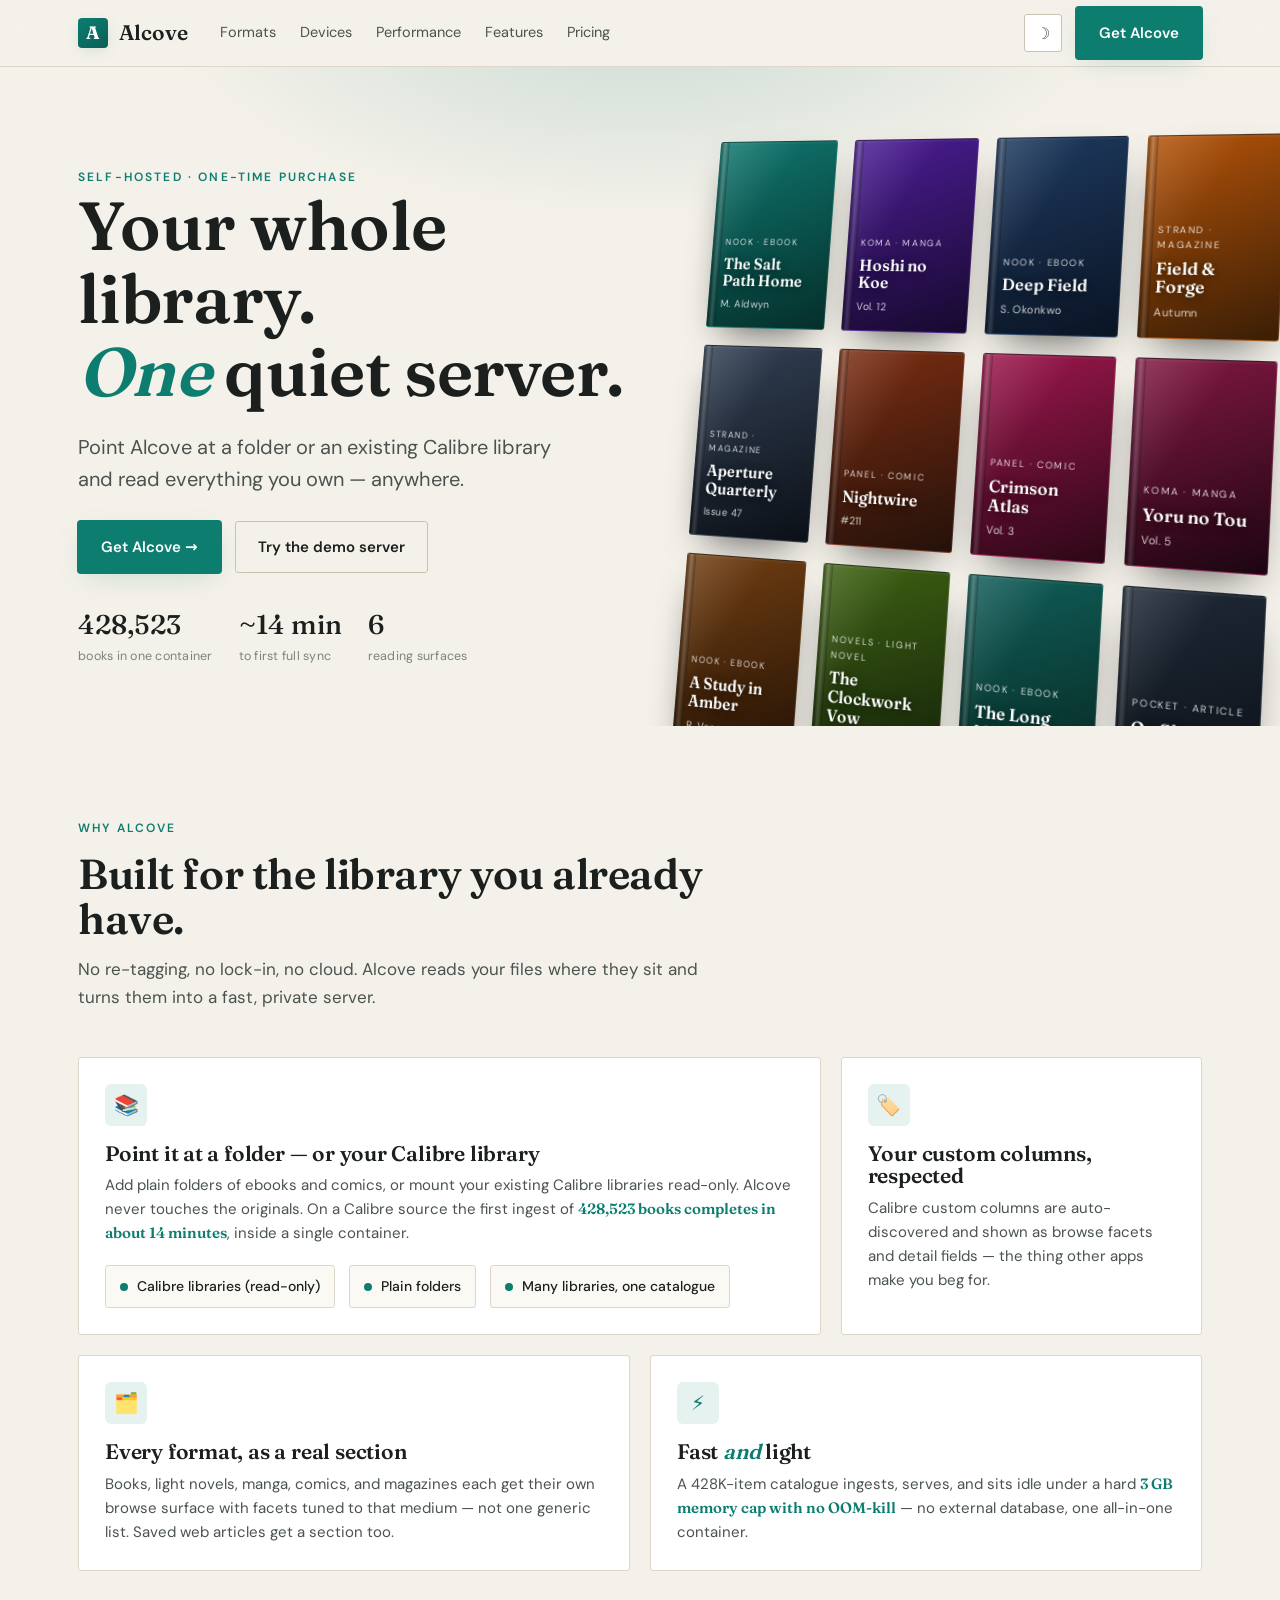
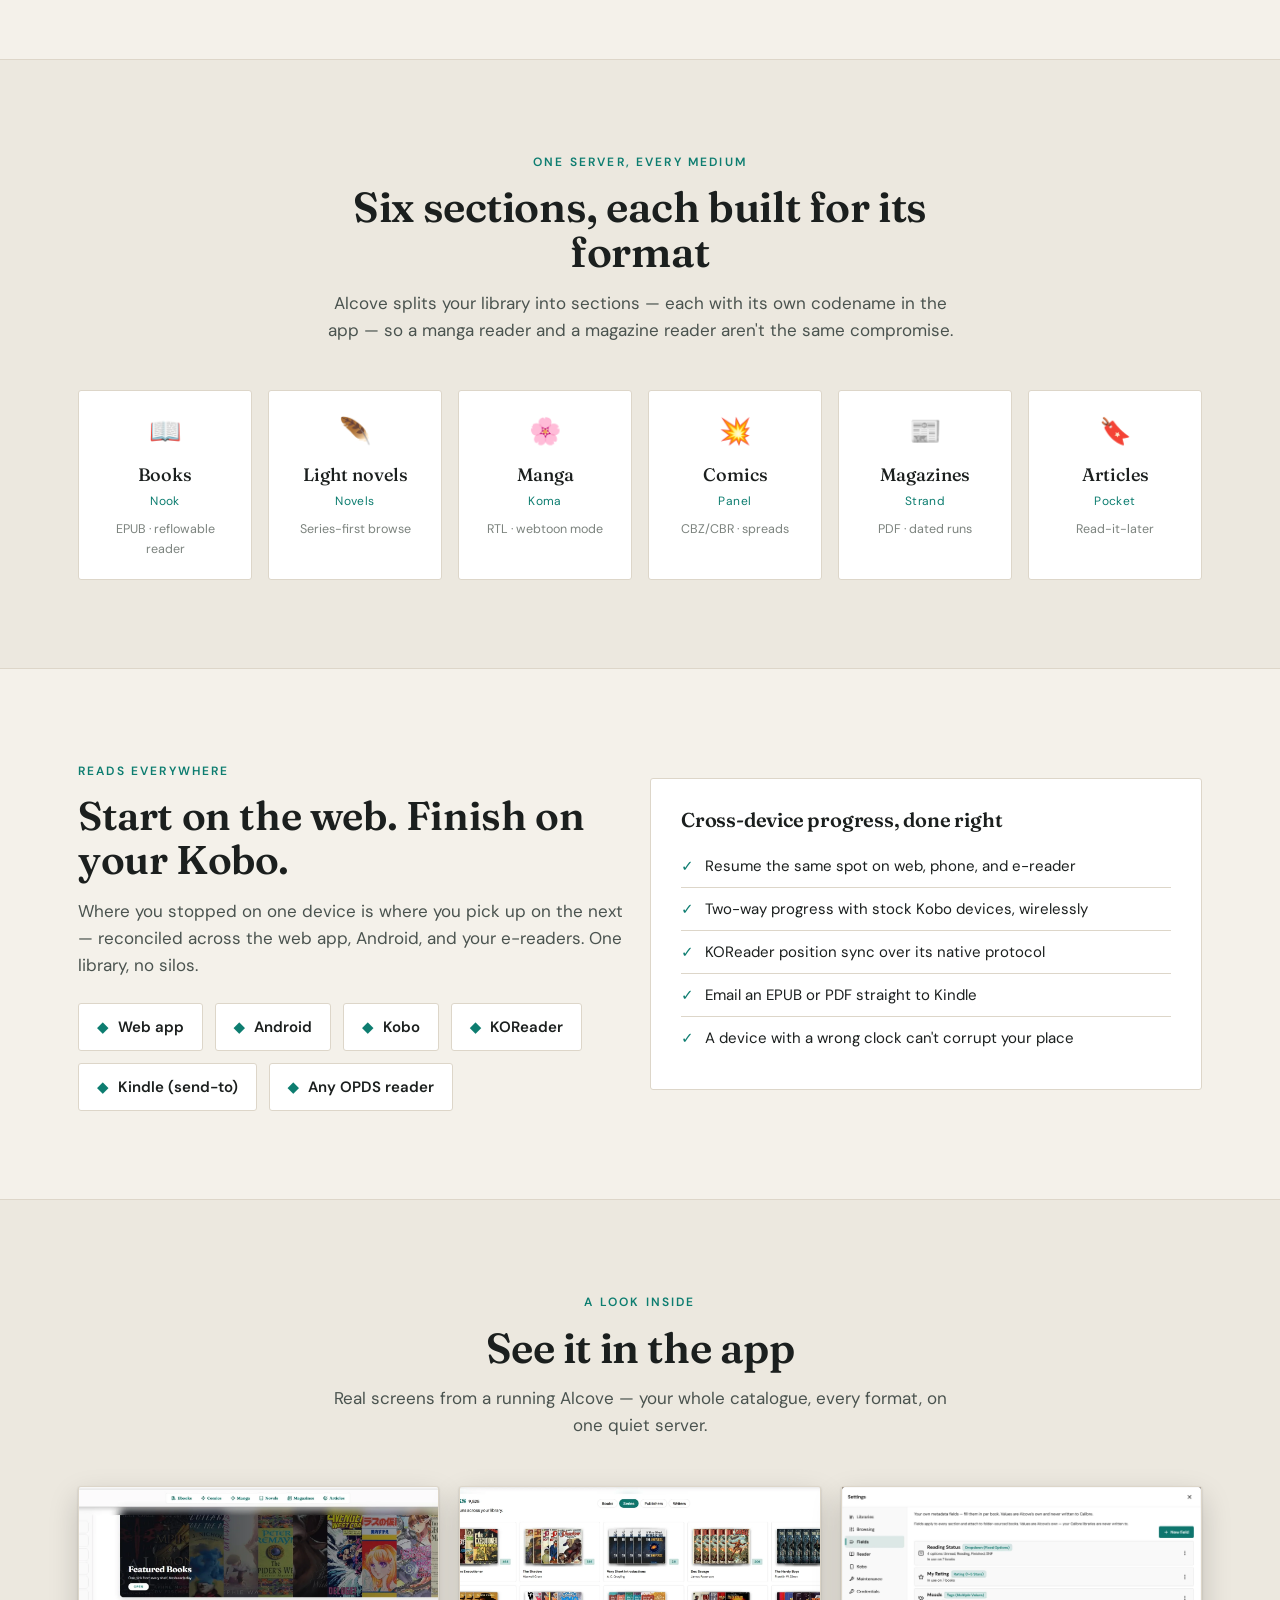
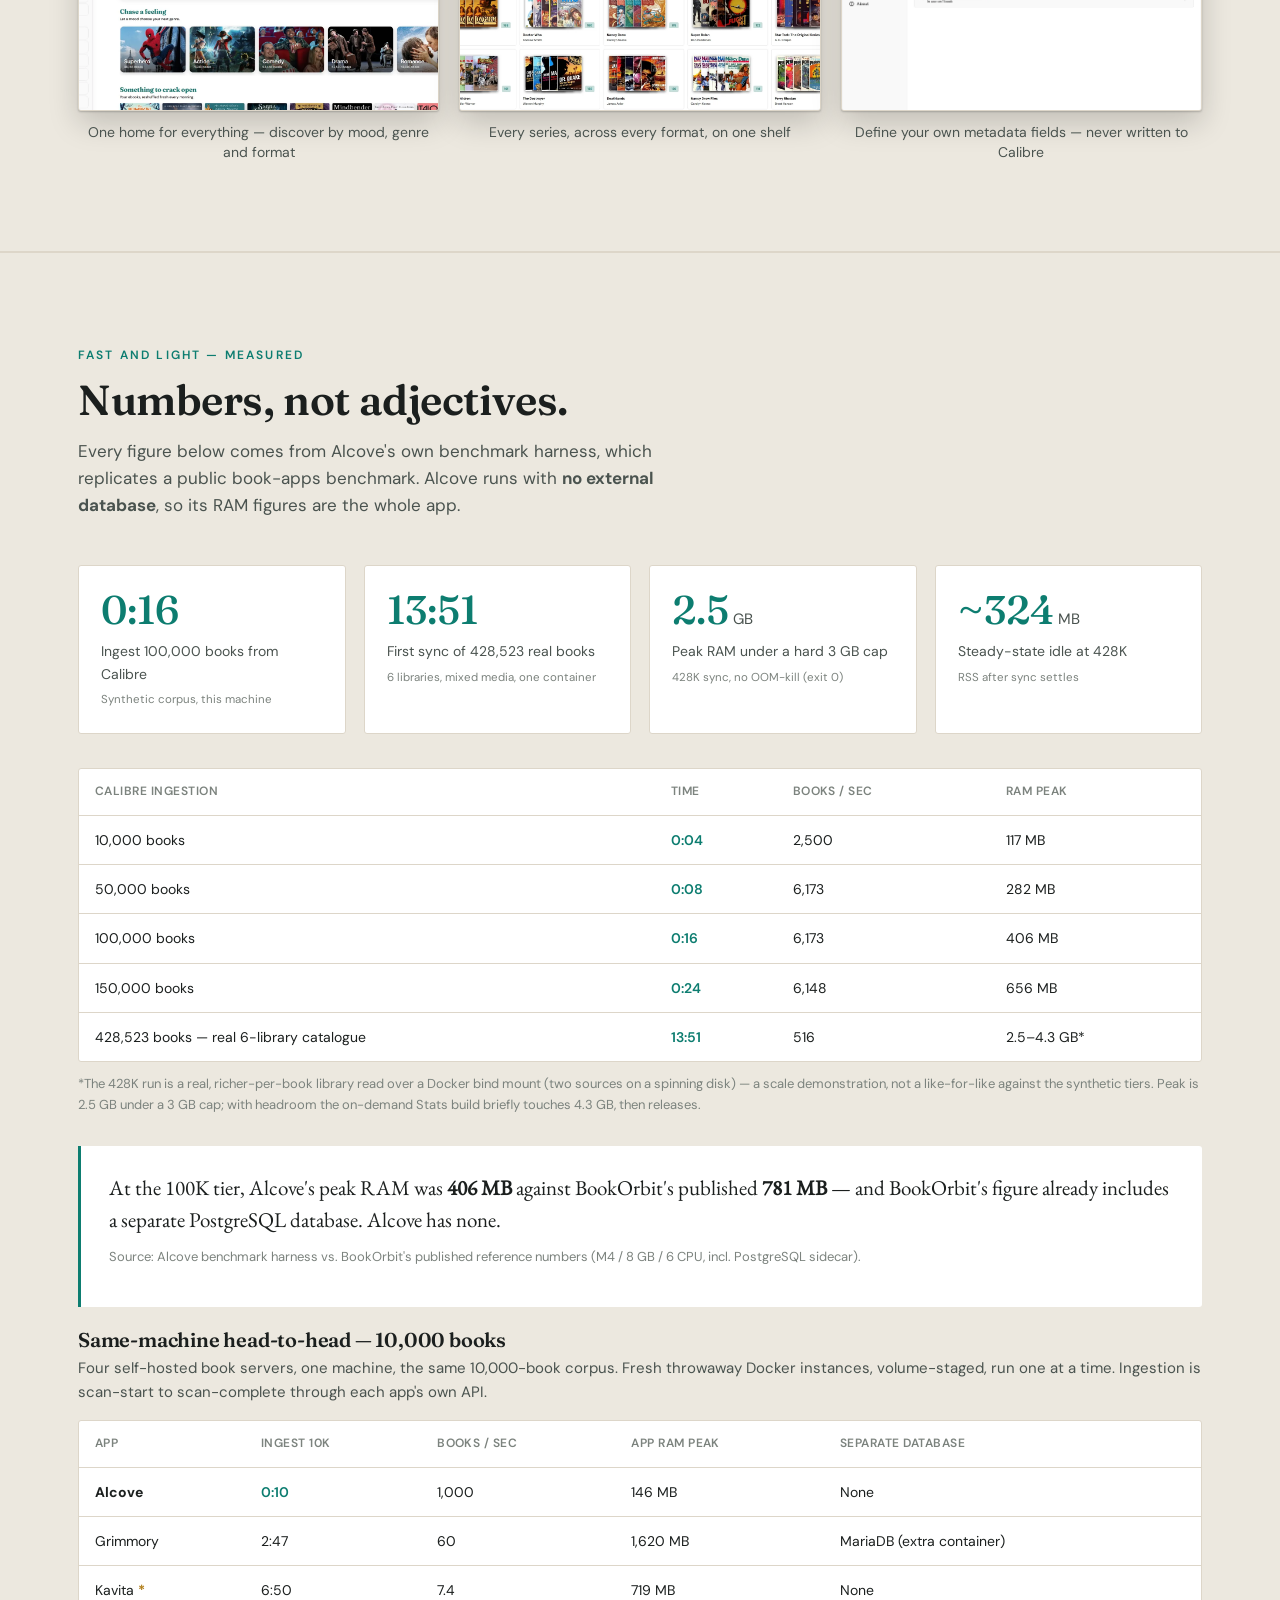
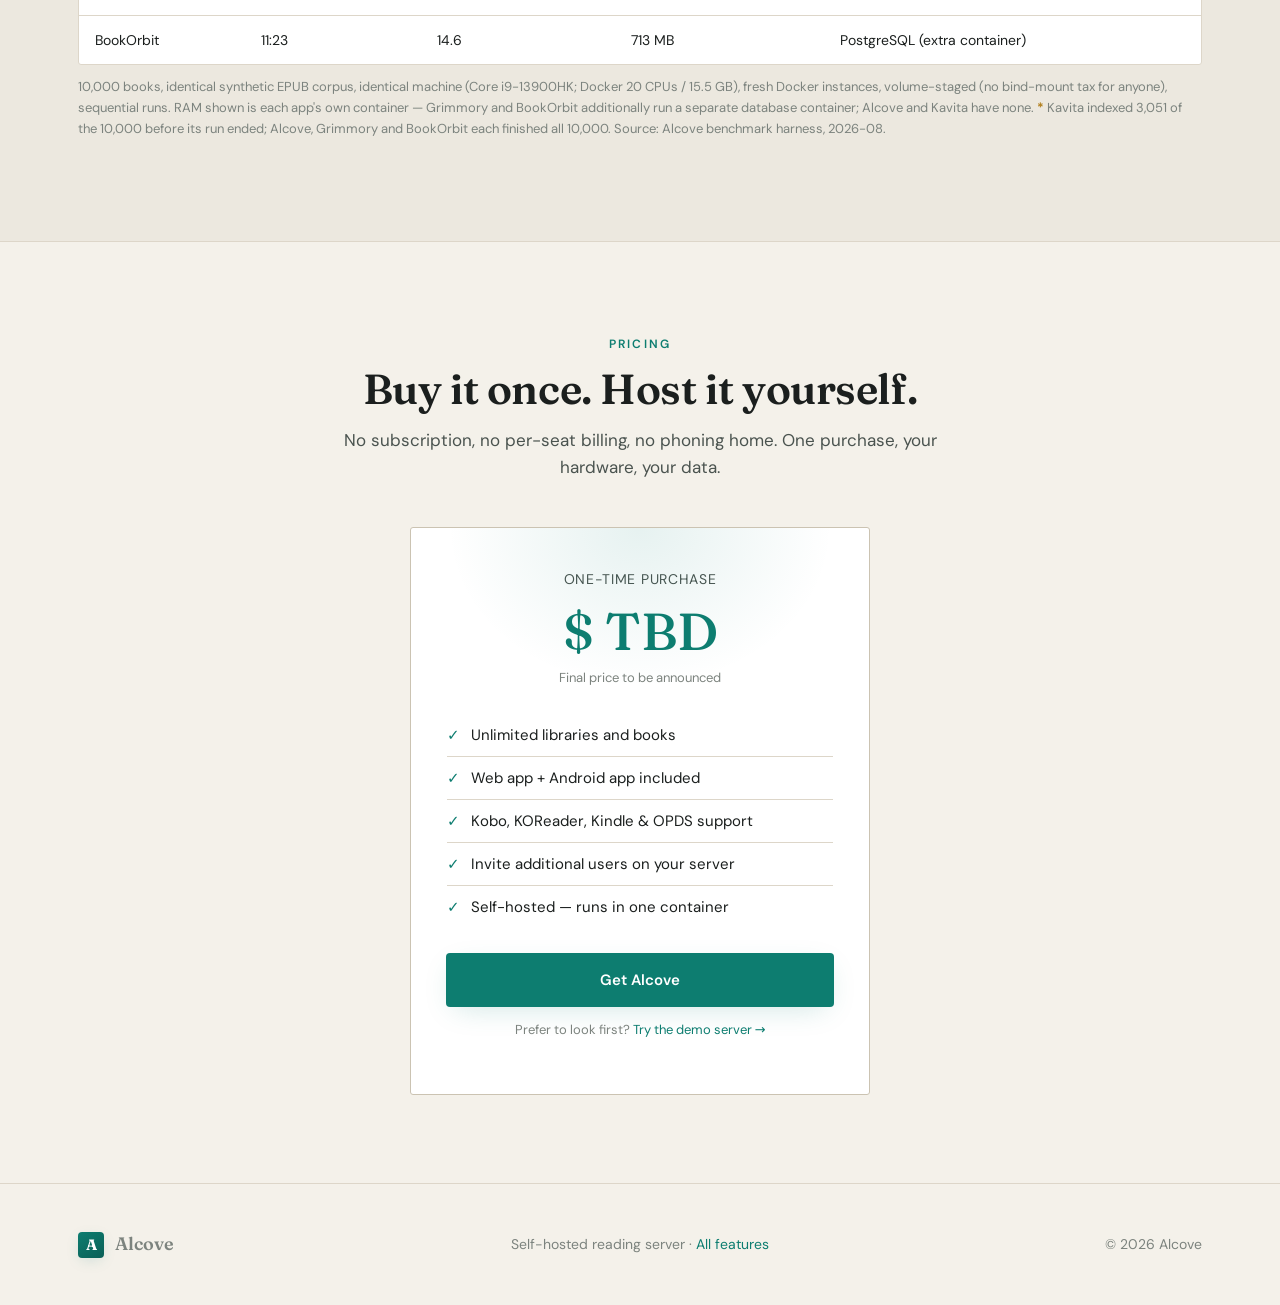
==== commit eed0f1e2: "Wire real app screenshots into the "See it in the app" section Replaces the three "screenshot pendin" ====
--- a/index.html
+++ b/index.html
@@ -178,26 +178,29 @@
       <div class="sec-head center">
         <span class="eyebrow">A look inside</span>
         <h2>See it in the app</h2>
-        <p style="margin-left:auto;margin-right:auto">Real captures go here — the library wall, a book's detail page, and the reader. These frames are placeholders, sized for the real screenshots.</p>
+        <p style="margin-left:auto;margin-right:auto">Real screens from a running Alcove — your whole catalogue, every format, on one quiet server.</p>
       </div>
       <div class="shots">
         <figure class="shot">
-          <div class="shot-frame" role="img" aria-label="Screenshot pending — library">
-            <span class="shot-tag">Screenshot pending</span>
-          </div>
-          <figcaption>Library — the cover wall</figcaption>
+          <div class="shot-frame">
+            <img src="assets/shots/dashboard.webp" loading="lazy" width="1600" height="764"
+                 alt="Alcove dashboard: a Featured Books cover banner and mood-based genre tiles (Superhero, Action, Comedy, Drama, Romance) over a personal library." />
+          </div>
+          <figcaption>One home for everything — discover by mood, genre and format</figcaption>
         </figure>
         <figure class="shot">
-          <div class="shot-frame" role="img" aria-label="Screenshot pending — book detail">
-            <span class="shot-tag">Screenshot pending</span>
-          </div>
-          <figcaption>Book detail — covers, metadata &amp; progress</figcaption>
+          <div class="shot-frame">
+            <img src="assets/shots/series.webp" loading="lazy" width="1600" height="834"
+                 alt="Ebooks browse showing series as fanned cover stacks — Mack Bolan, Doc Savage, The Hardy Boys, Nancy Drew, Star Trek — each with its book count." />
+          </div>
+          <figcaption>Every series, across every format, on one shelf</figcaption>
         </figure>
         <figure class="shot">
-          <div class="shot-frame" role="img" aria-label="Screenshot pending — reader">
-            <span class="shot-tag">Screenshot pending</span>
-          </div>
-          <figcaption>The reader — reflowable &amp; comics</figcaption>
+          <div class="shot-frame">
+            <img src="assets/shots/custom-fields.webp" loading="lazy" width="1600" height="1169"
+                 alt="Settings → Fields: define your own metadata fields — a Reading Status dropdown, a 1–5 star rating, and a Moods tag field — with their in-use counts." />
+          </div>
+          <figcaption>Define your own metadata fields — never written to Calibre</figcaption>
         </figure>
       </div>
     </div>
--- a/assets/site.css
+++ b/assets/site.css
@@ -295,21 +295,20 @@
 .mk { color: var(--gold); font-weight: 700; }
 
 /* ---------- Screenshots (placeholders until real captures) ---------- */
-.shots { display: grid; grid-template-columns: repeat(3, 1fr); gap: 20px; }
+.shots { display: grid; grid-template-columns: repeat(3, 1fr); gap: 20px; align-items: start; }
 .shot { margin: 0; }
 .shot-frame {
   aspect-ratio: 16 / 10;
-  border: 1px dashed var(--border-2);
+  border: 1px solid var(--border);
   border-radius: var(--radius);
-  background: repeating-linear-gradient(45deg, transparent, transparent 12px, color-mix(in srgb, var(--accent) 4%, transparent) 12px, color-mix(in srgb, var(--accent) 4%, transparent) 24px);
-  display: flex; align-items: center; justify-content: center;
-}
-.shot-tag {
-  font-family: var(--sans); font-size: 12px; letter-spacing: .08em; text-transform: uppercase;
-  color: var(--text-3); border: 1px solid var(--border-2); border-radius: 2px; padding: 6px 11px;
-  background: var(--bg-card);
-}
-.shot figcaption { margin-top: 10px; font-size: 14px; color: var(--text-2); text-align: center; }
+  overflow: hidden;
+  background: var(--bg-2);
+  box-shadow: 0 1px 2px rgba(0,0,0,.2), 0 12px 30px rgba(0,0,0,.18);
+}
+/* Uniform tiles: fill the frame and keep the top of each screen (where the
+   content sits), cropping only empty edges. */
+.shot-frame img { display: block; width: 100%; height: 100%; object-fit: cover; object-position: top center; }
+.shot figcaption { margin-top: 12px; font-size: 14px; color: var(--text-2); text-align: center; line-height: 1.4; }
 @media (max-width: 760px) { .shots { grid-template-columns: 1fr; } }
 
 .callout {
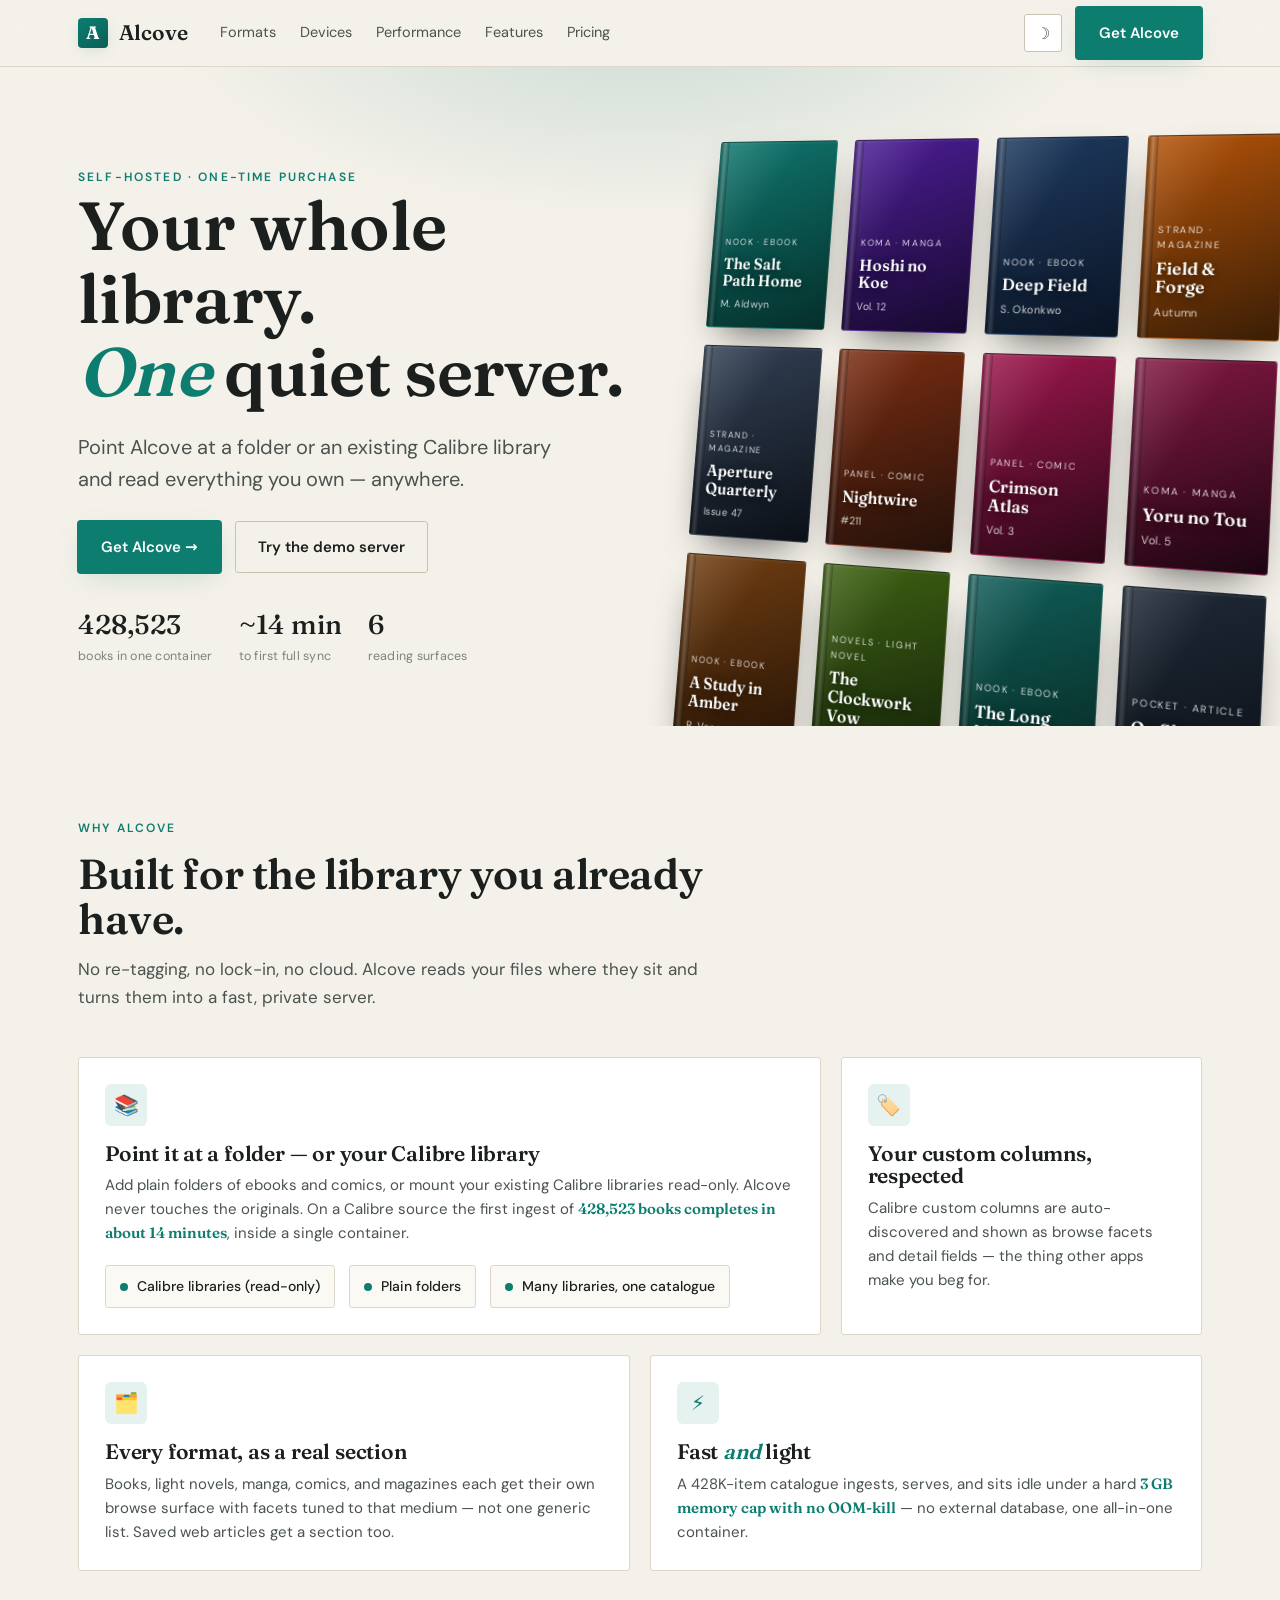
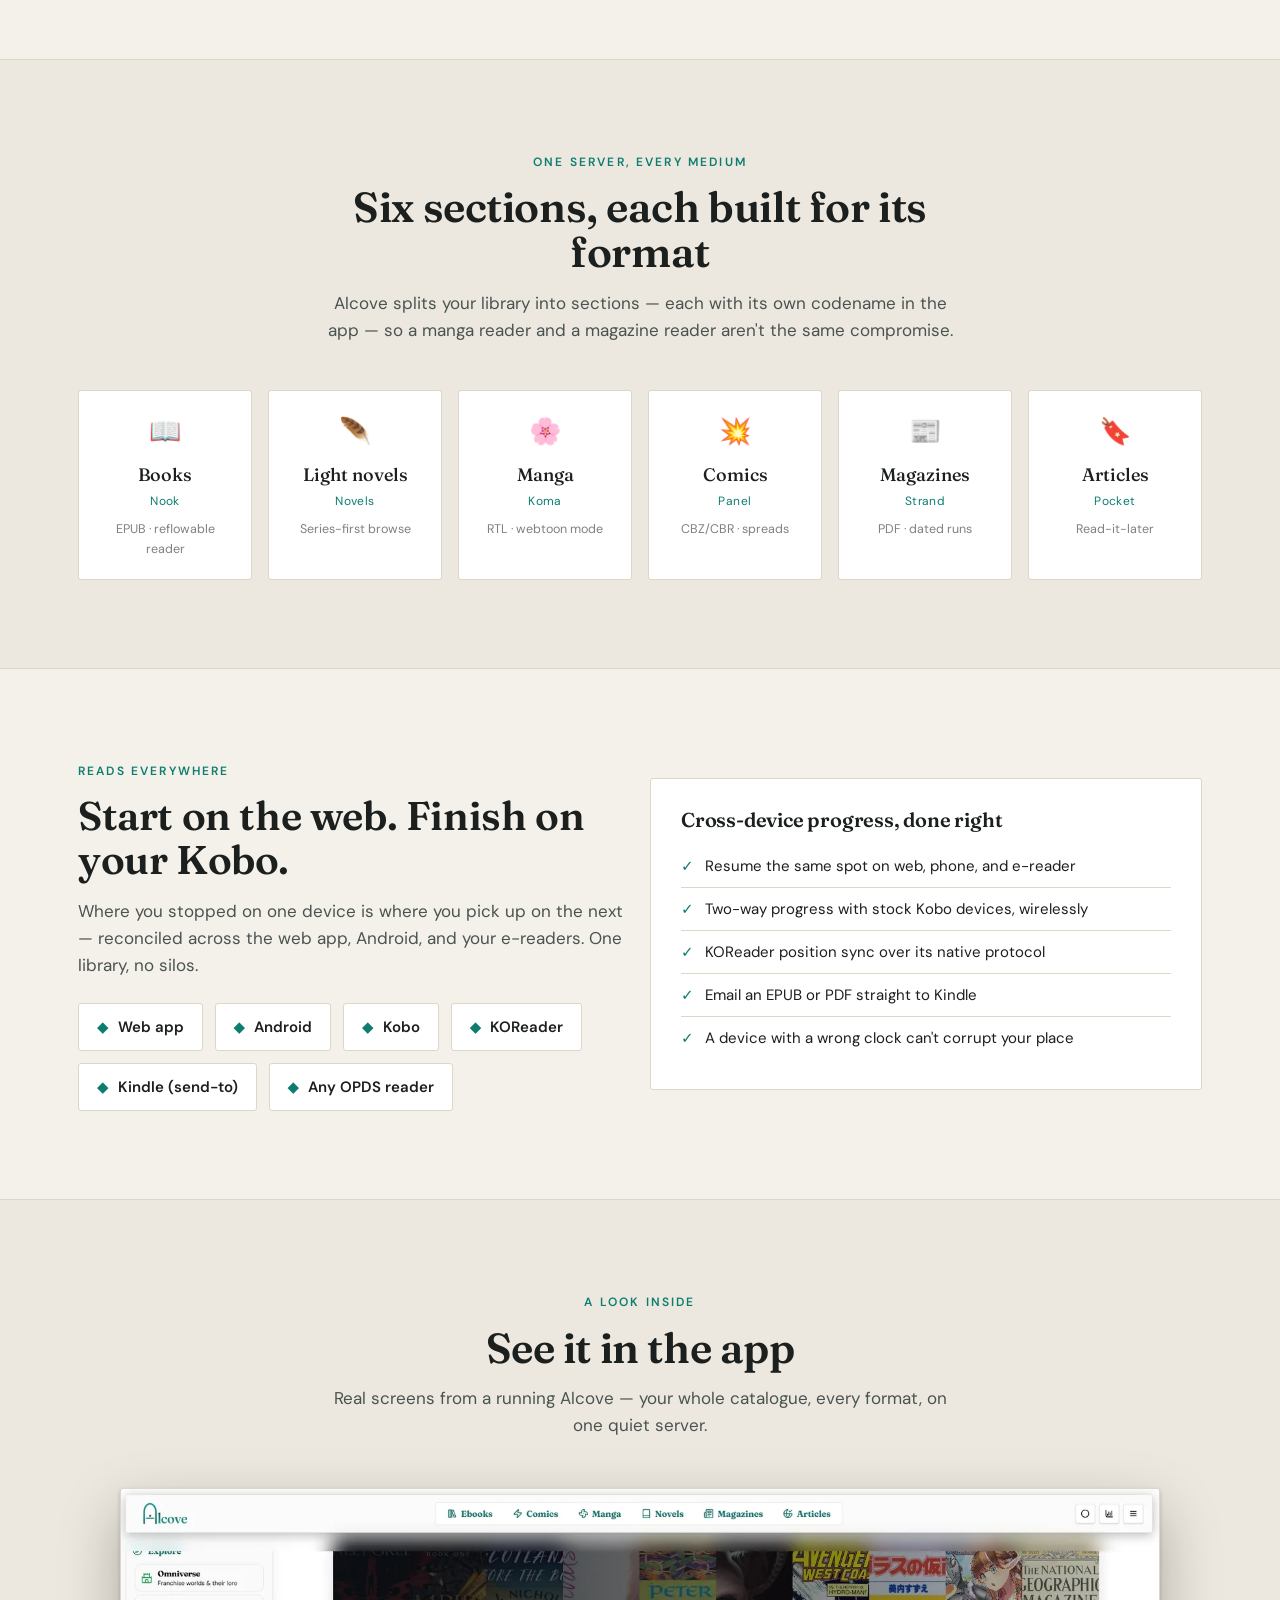
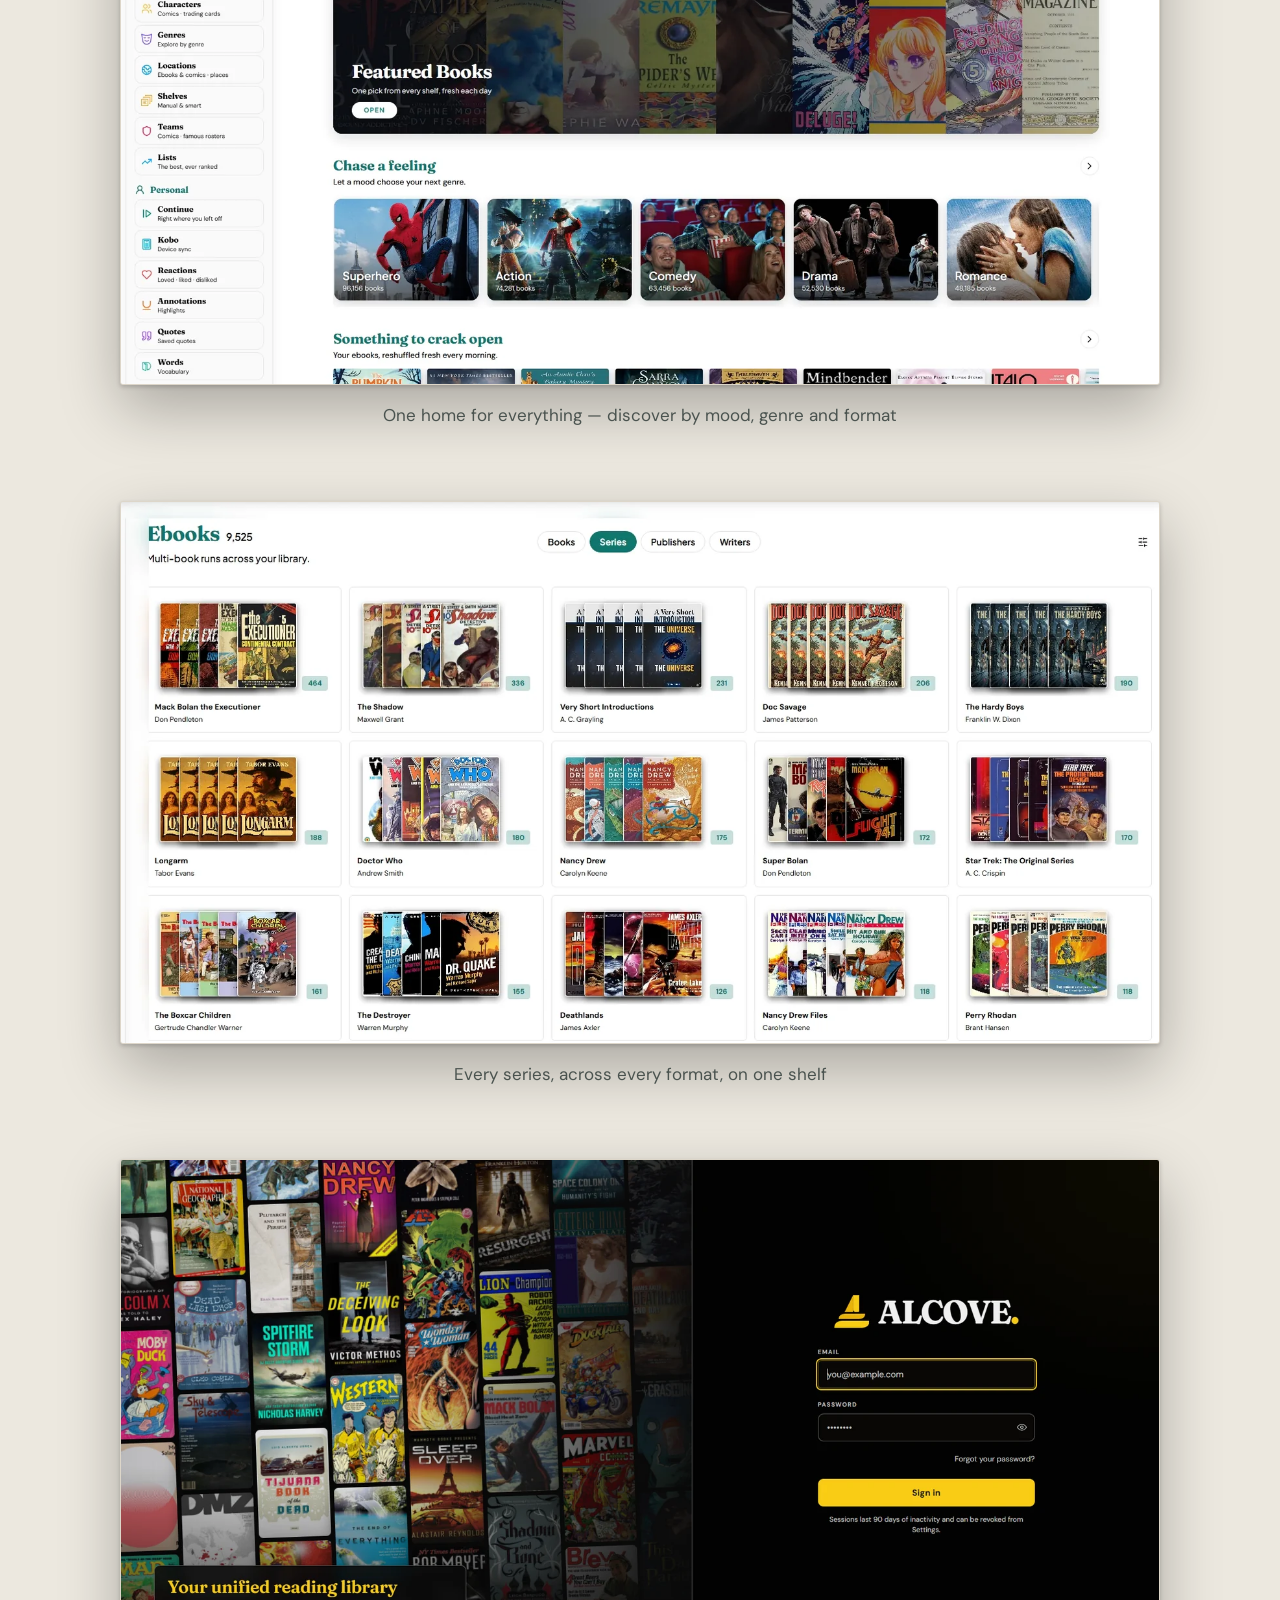
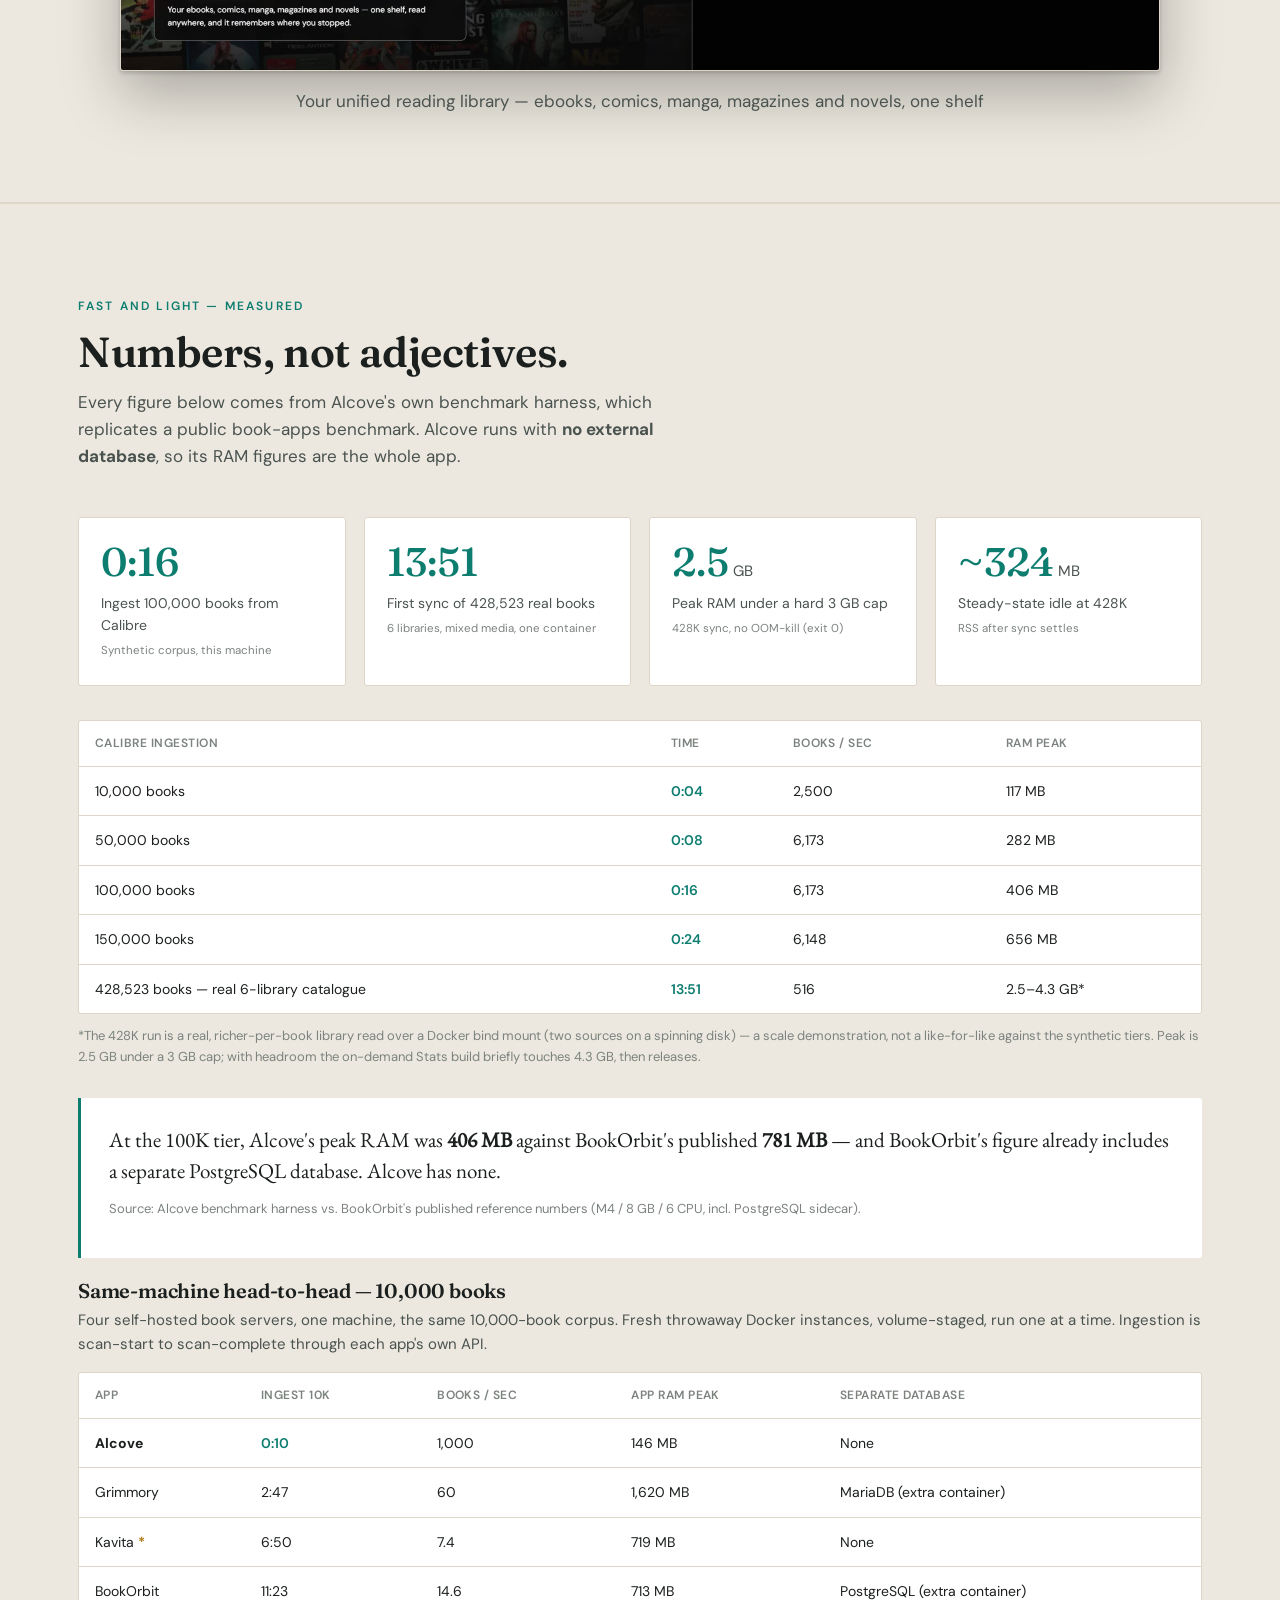
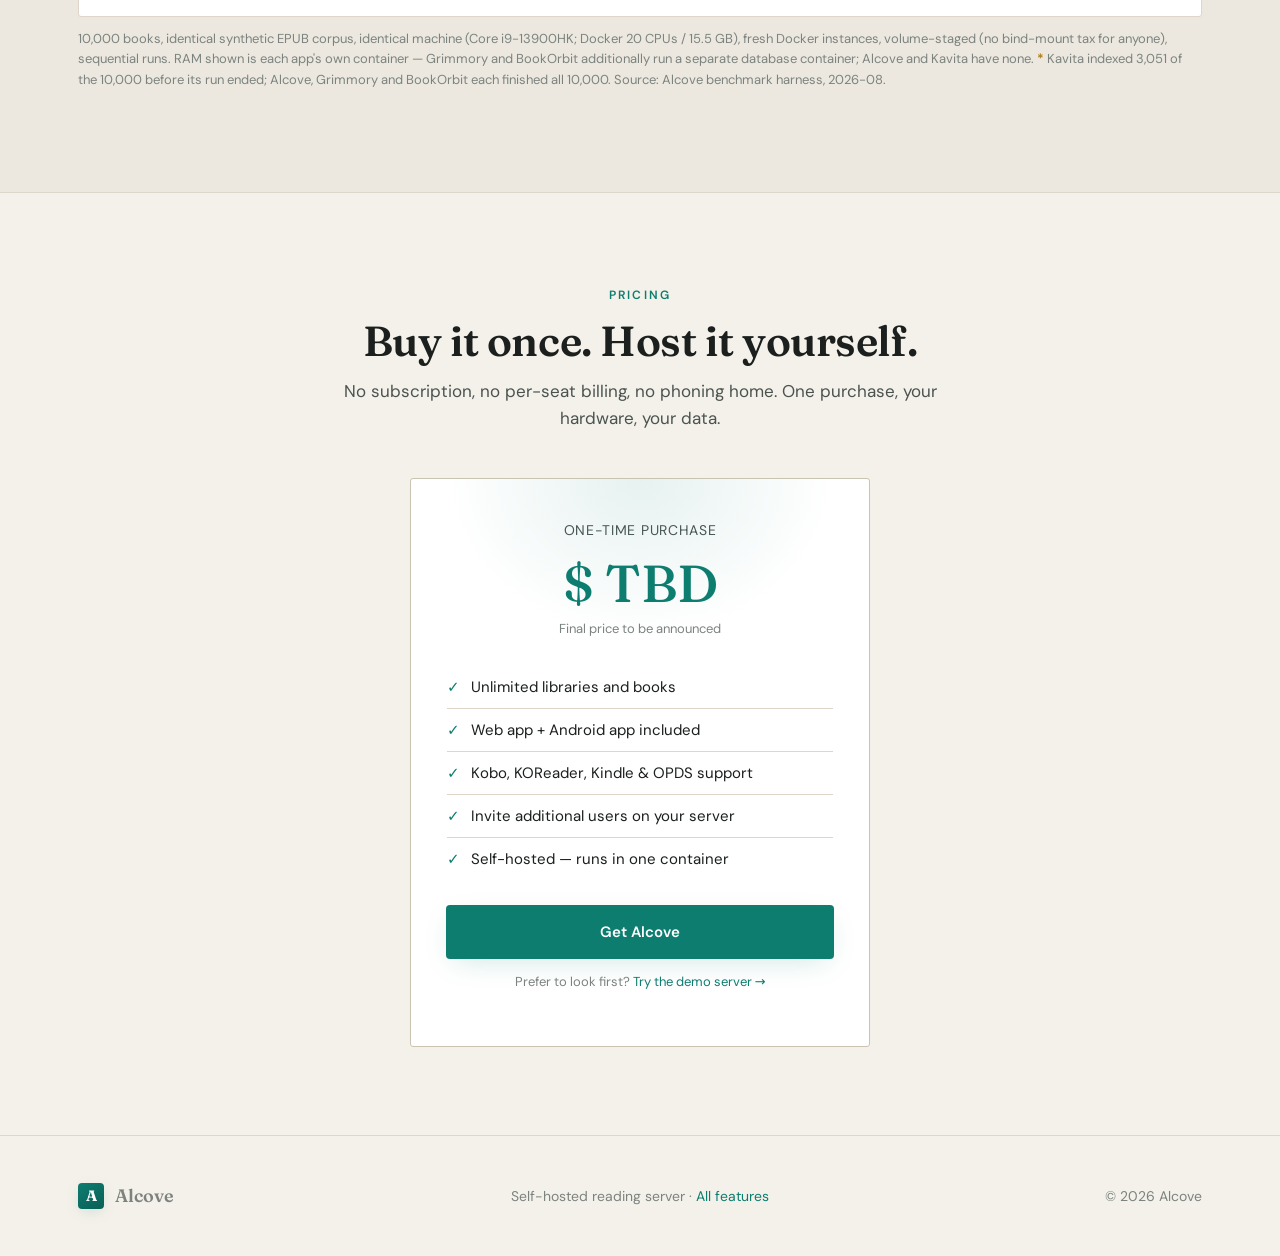
==== commit 7177f869: "Screenshots: swap weak settings tile for the sign-in cover wall" ====
--- a/index.html
+++ b/index.html
@@ -197,10 +197,10 @@
         </figure>
         <figure class="shot">
           <div class="shot-frame">
-            <img src="assets/shots/custom-fields.webp" loading="lazy" width="1600" height="1169"
-                 alt="Settings → Fields: define your own metadata fields — a Reading Status dropdown, a 1–5 star rating, and a Moods tag field — with their in-use counts." />
-          </div>
-          <figcaption>Define your own metadata fields — never written to Calibre</figcaption>
+            <img src="assets/shots/sign-in.webp" loading="lazy" width="1600" height="785"
+                 alt="Alcove sign-in: a wall of real book, comic and magazine covers beside a dark sign-in panel with the Alcove logo, email and password fields." />
+          </div>
+          <figcaption>Your unified reading library — ebooks, comics, manga, magazines and novels, one shelf</figcaption>
         </figure>
       </div>
     </div>
--- a/assets/site.css
+++ b/assets/site.css
@@ -294,22 +294,34 @@
 .h2h table.perf td strong { color: var(--text); }
 .mk { color: var(--gold); font-weight: 700; }
 
-/* ---------- Screenshots (placeholders until real captures) ---------- */
-.shots { display: grid; grid-template-columns: repeat(3, 1fr); gap: 20px; align-items: start; }
-.shot { margin: 0; }
+/* ---------- Screenshots ---------- */
+/* Wide desktop captures shown large and stacked so they're actually legible,
+   never squeezed into narrow columns. Caption sits beside the shot on wide
+   viewports, below it on narrow ones. */
+.shots { display: flex; flex-direction: column; gap: 72px; margin-top: 48px; }
+.shot {
+  margin: 0;
+  display: grid;
+  grid-template-columns: 1fr;
+  gap: 18px;
+  max-width: 1040px;
+  margin-inline: auto;
+  width: 100%;
+}
 .shot-frame {
-  aspect-ratio: 16 / 10;
   border: 1px solid var(--border);
   border-radius: var(--radius);
   overflow: hidden;
   background: var(--bg-2);
-  box-shadow: 0 1px 2px rgba(0,0,0,.2), 0 12px 30px rgba(0,0,0,.18);
-}
-/* Uniform tiles: fill the frame and keep the top of each screen (where the
-   content sits), cropping only empty edges. */
-.shot-frame img { display: block; width: 100%; height: 100%; object-fit: cover; object-position: top center; }
-.shot figcaption { margin-top: 12px; font-size: 14px; color: var(--text-2); text-align: center; line-height: 1.4; }
-@media (max-width: 760px) { .shots { grid-template-columns: 1fr; } }
+  box-shadow: 0 2px 4px rgba(0,0,0,.18), 0 24px 60px rgba(0,0,0,.28);
+}
+/* Full screenshot, never cropped — natural aspect ratio, whatever height it is. */
+.shot-frame img { display: block; width: 100%; height: auto; }
+.shot figcaption {
+  font-size: 17px; color: var(--text-2); text-align: center;
+  line-height: 1.5; max-width: 60ch; margin-inline: auto;
+}
+@media (max-width: 760px) { .shots { gap: 48px; } }
 
 .callout {
   margin-top: 30px; padding: 26px 28px; border-left: 3px solid var(--accent);
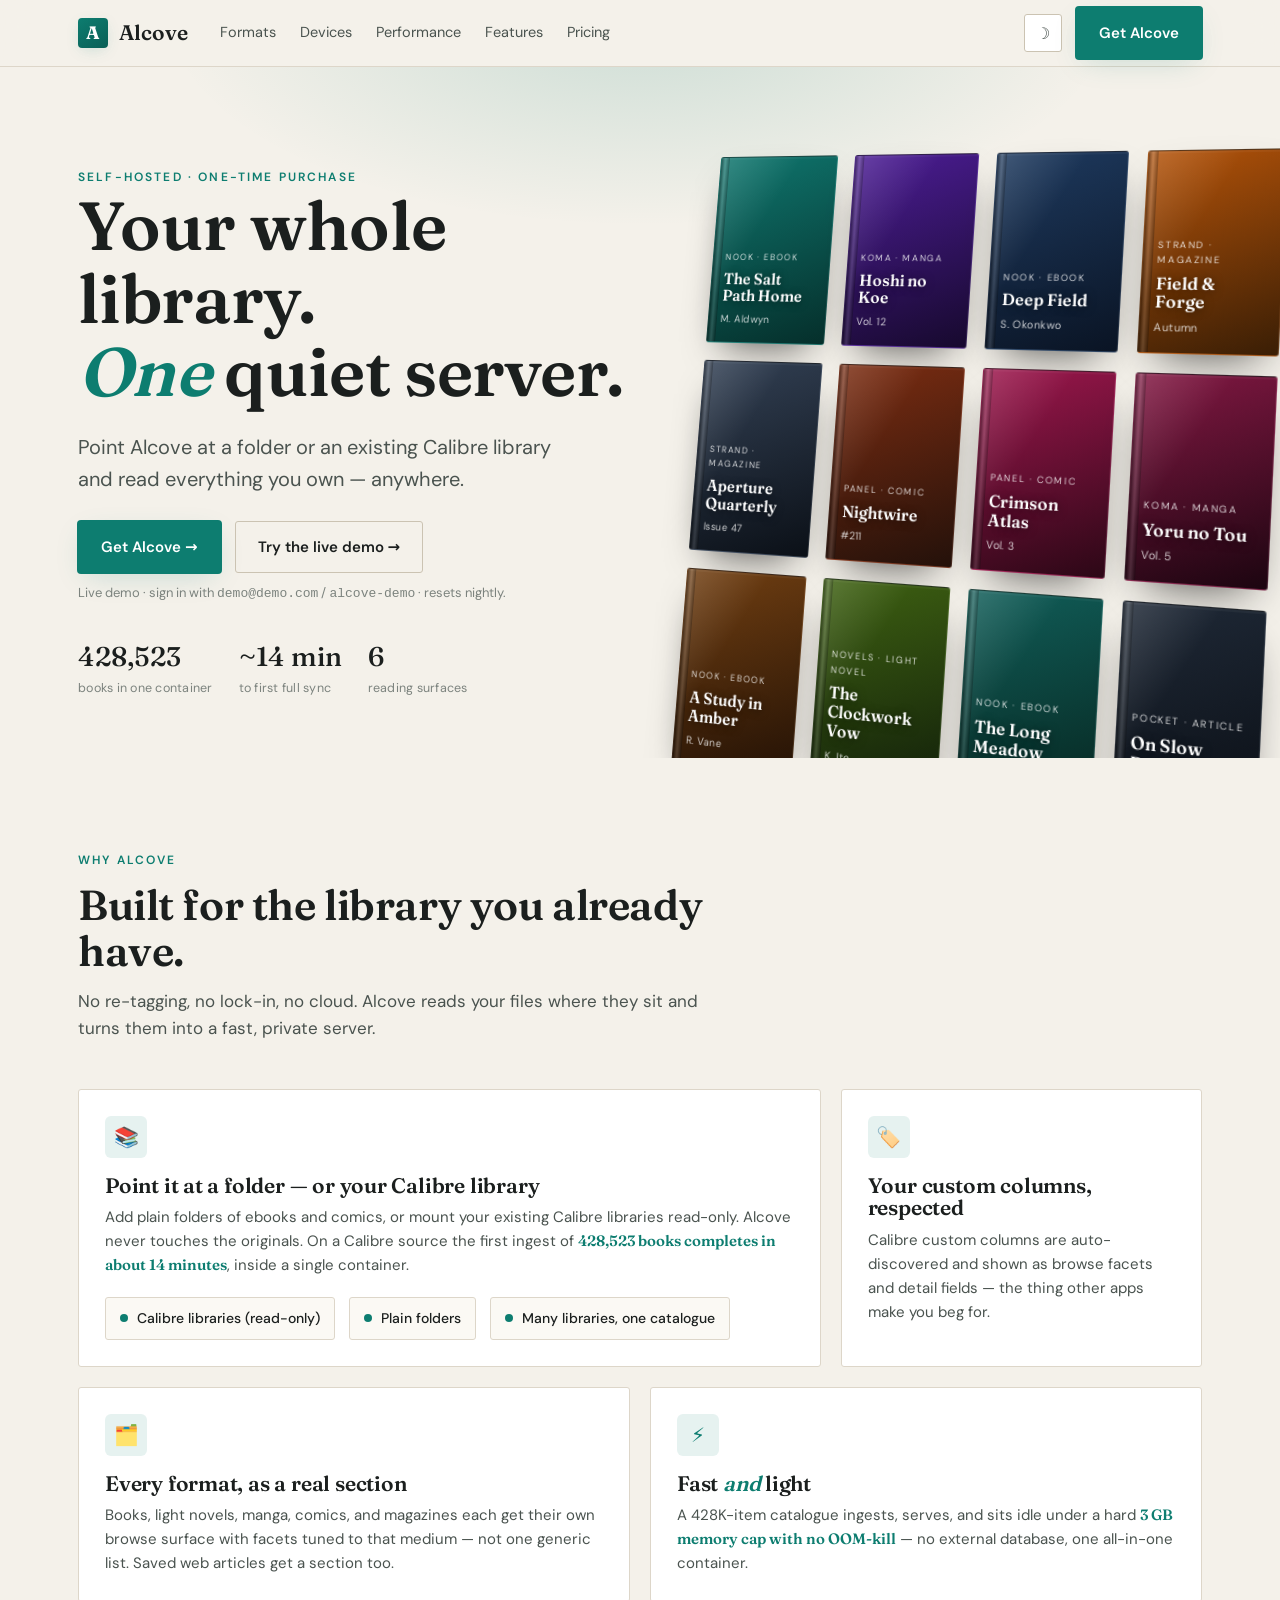
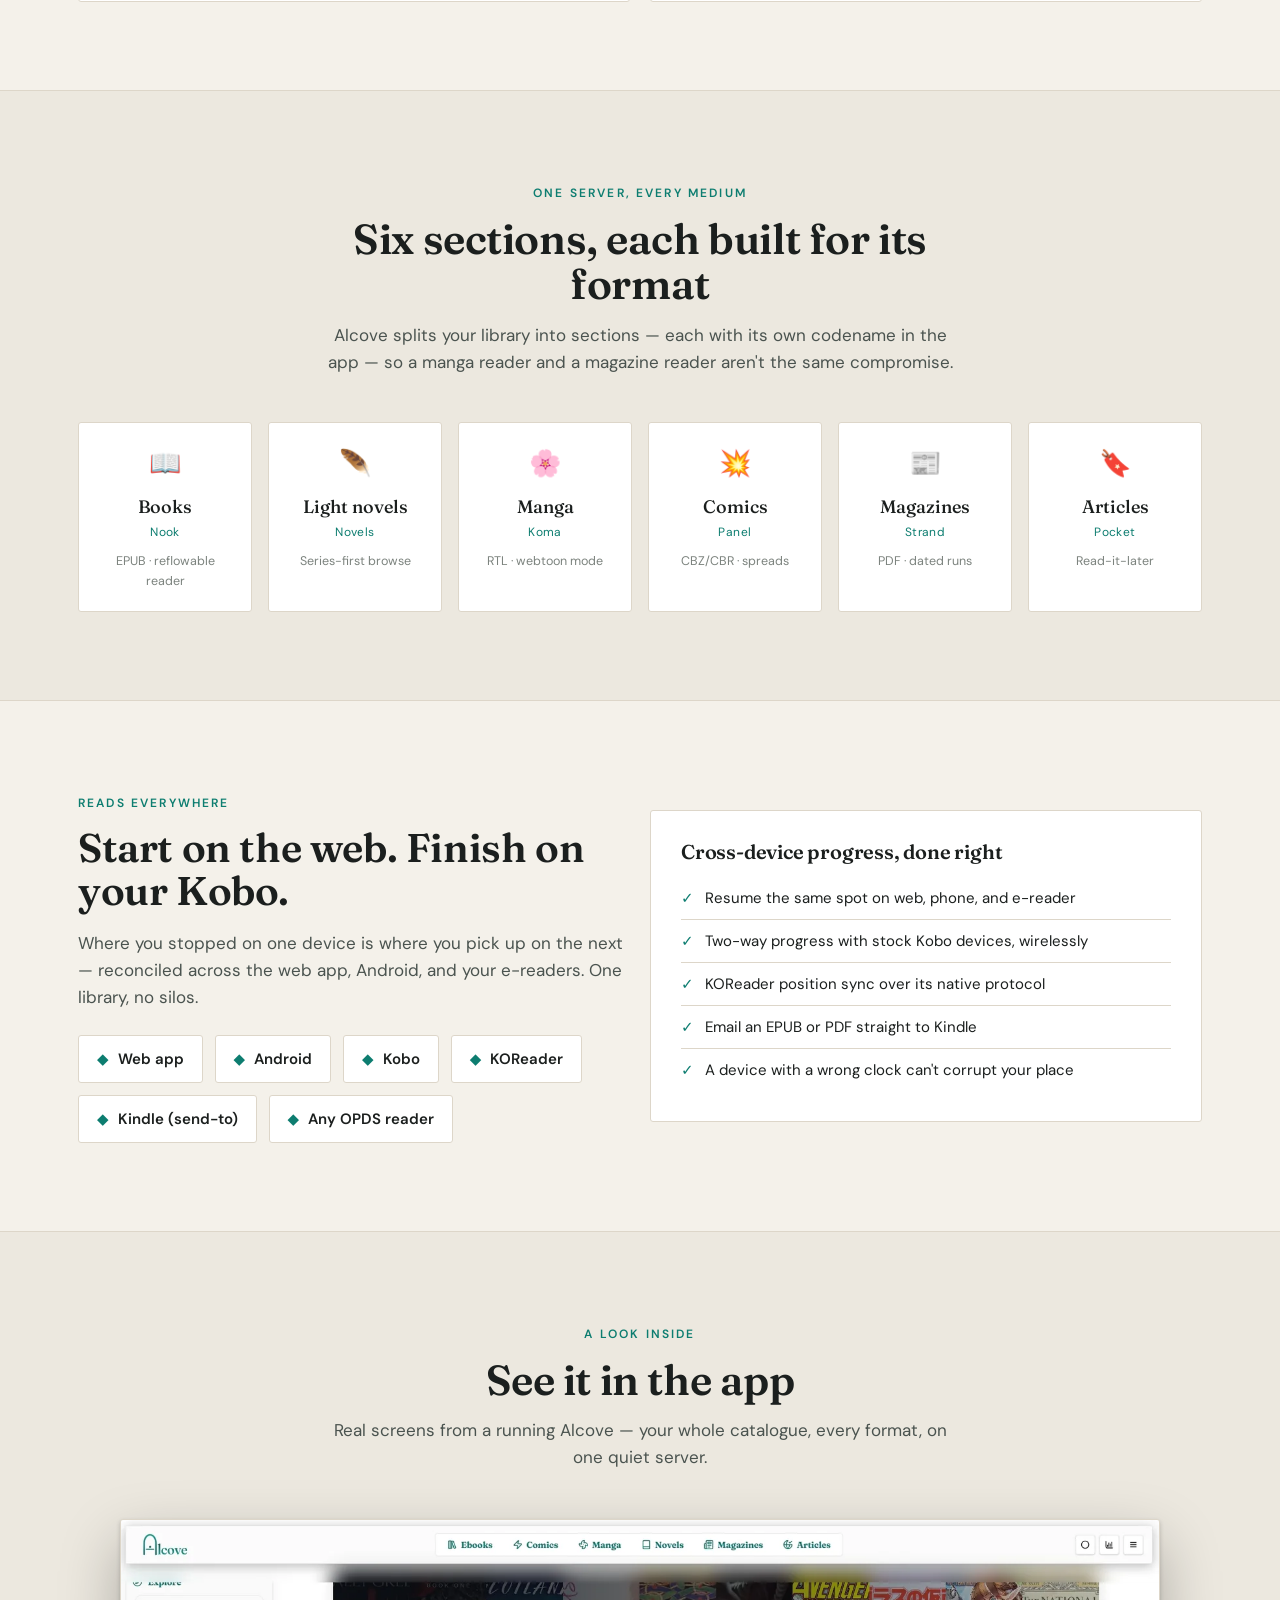
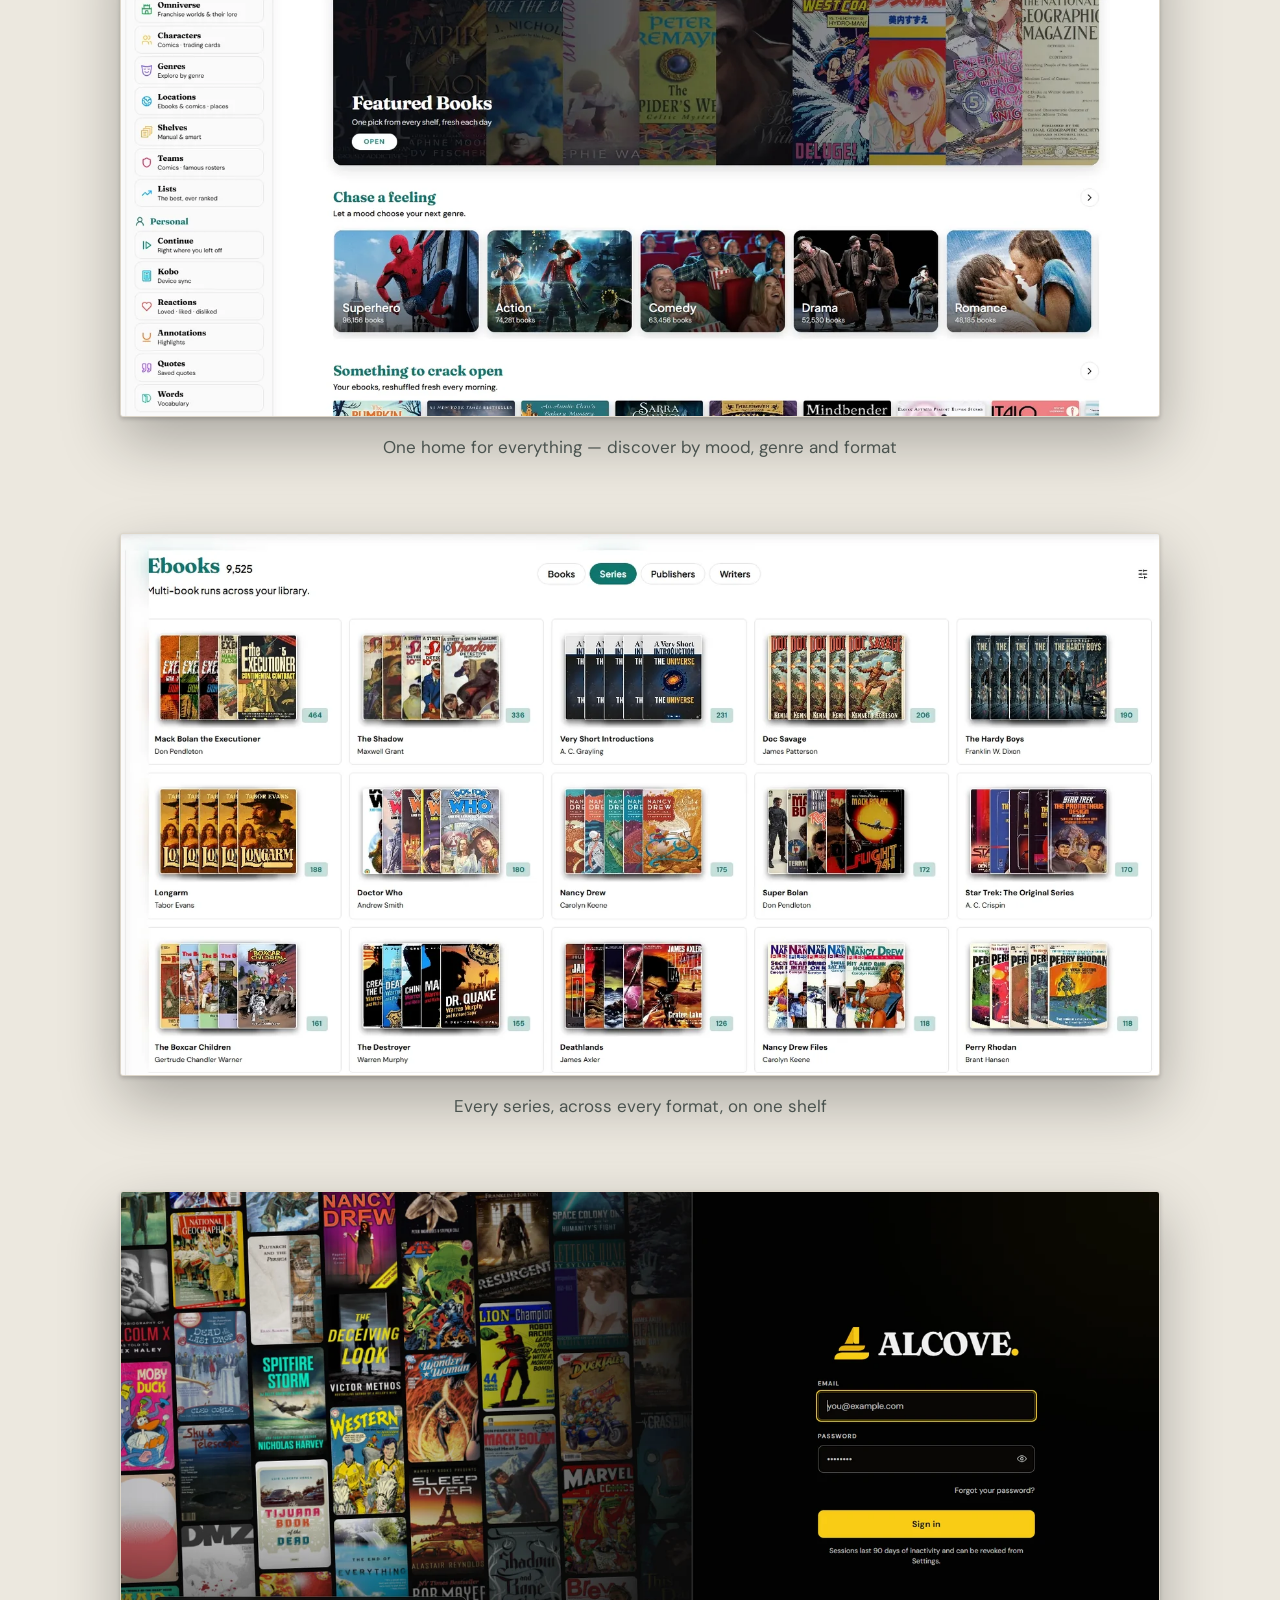
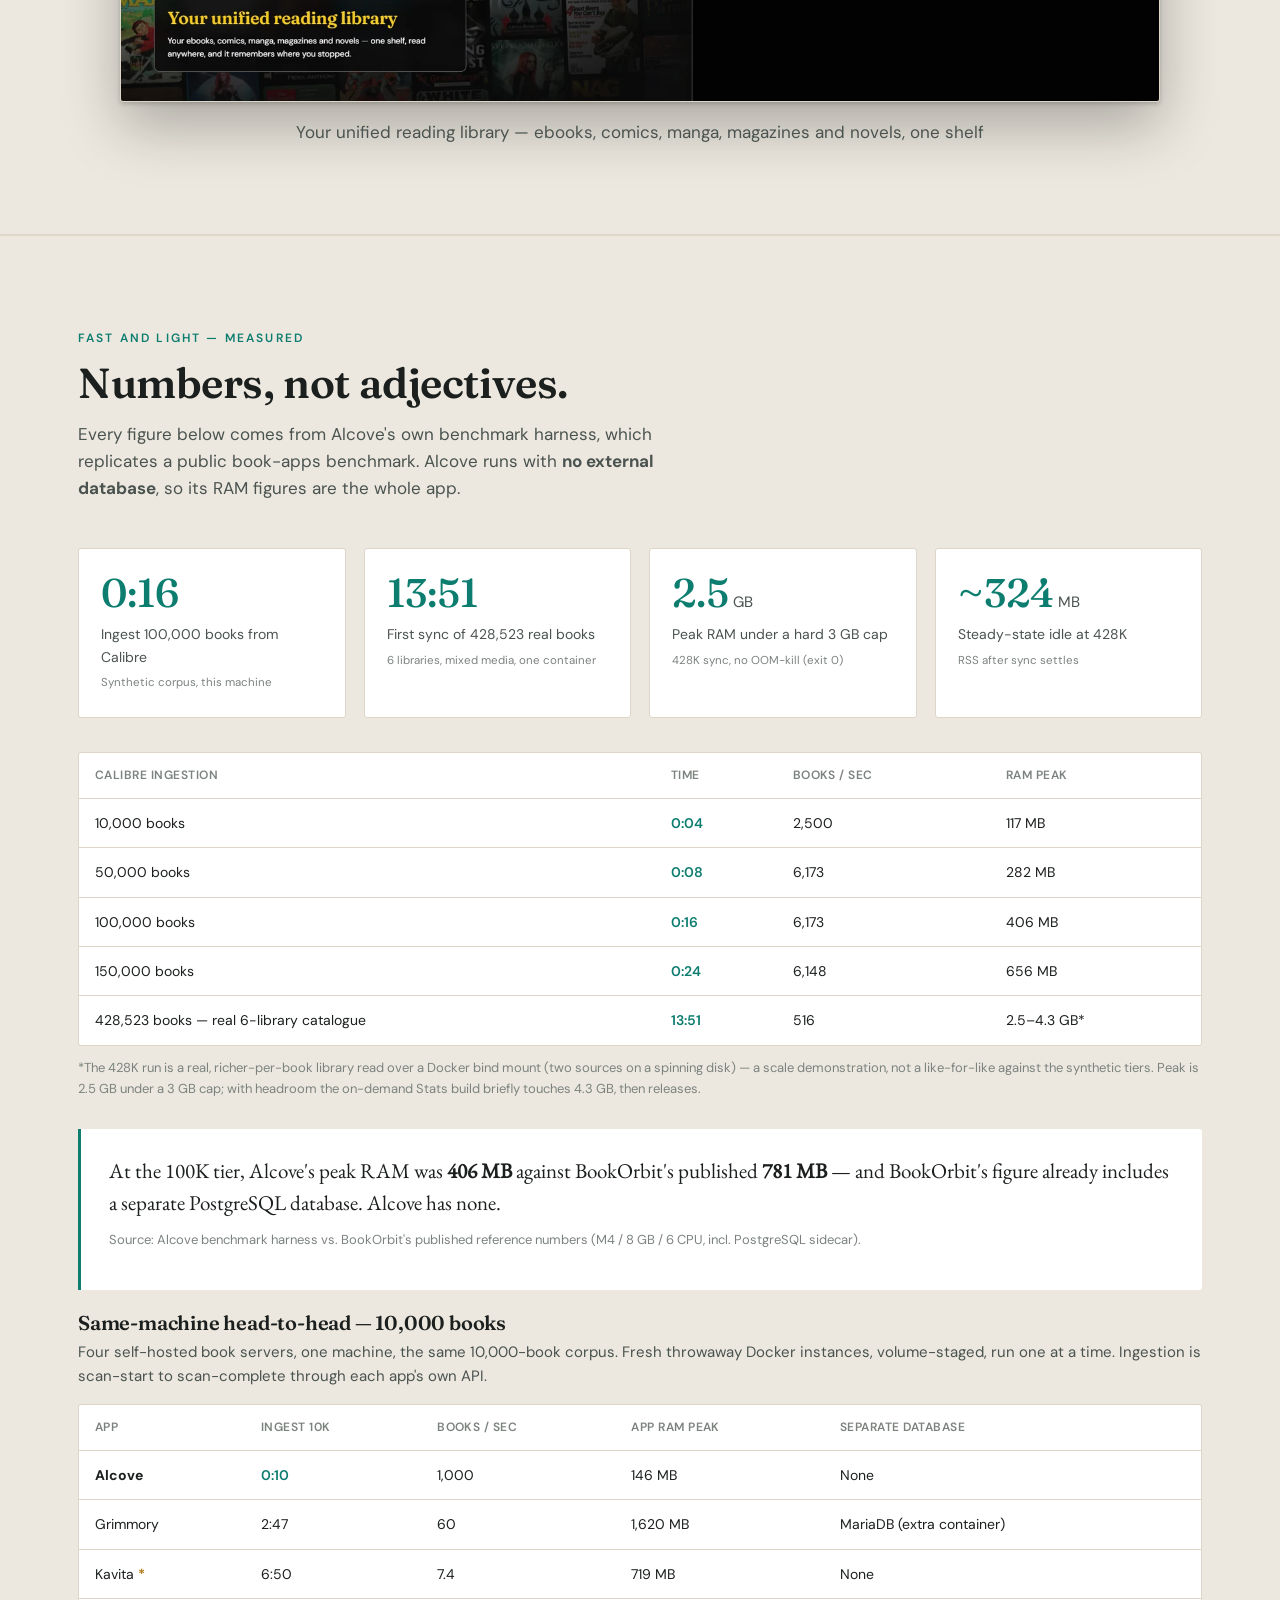
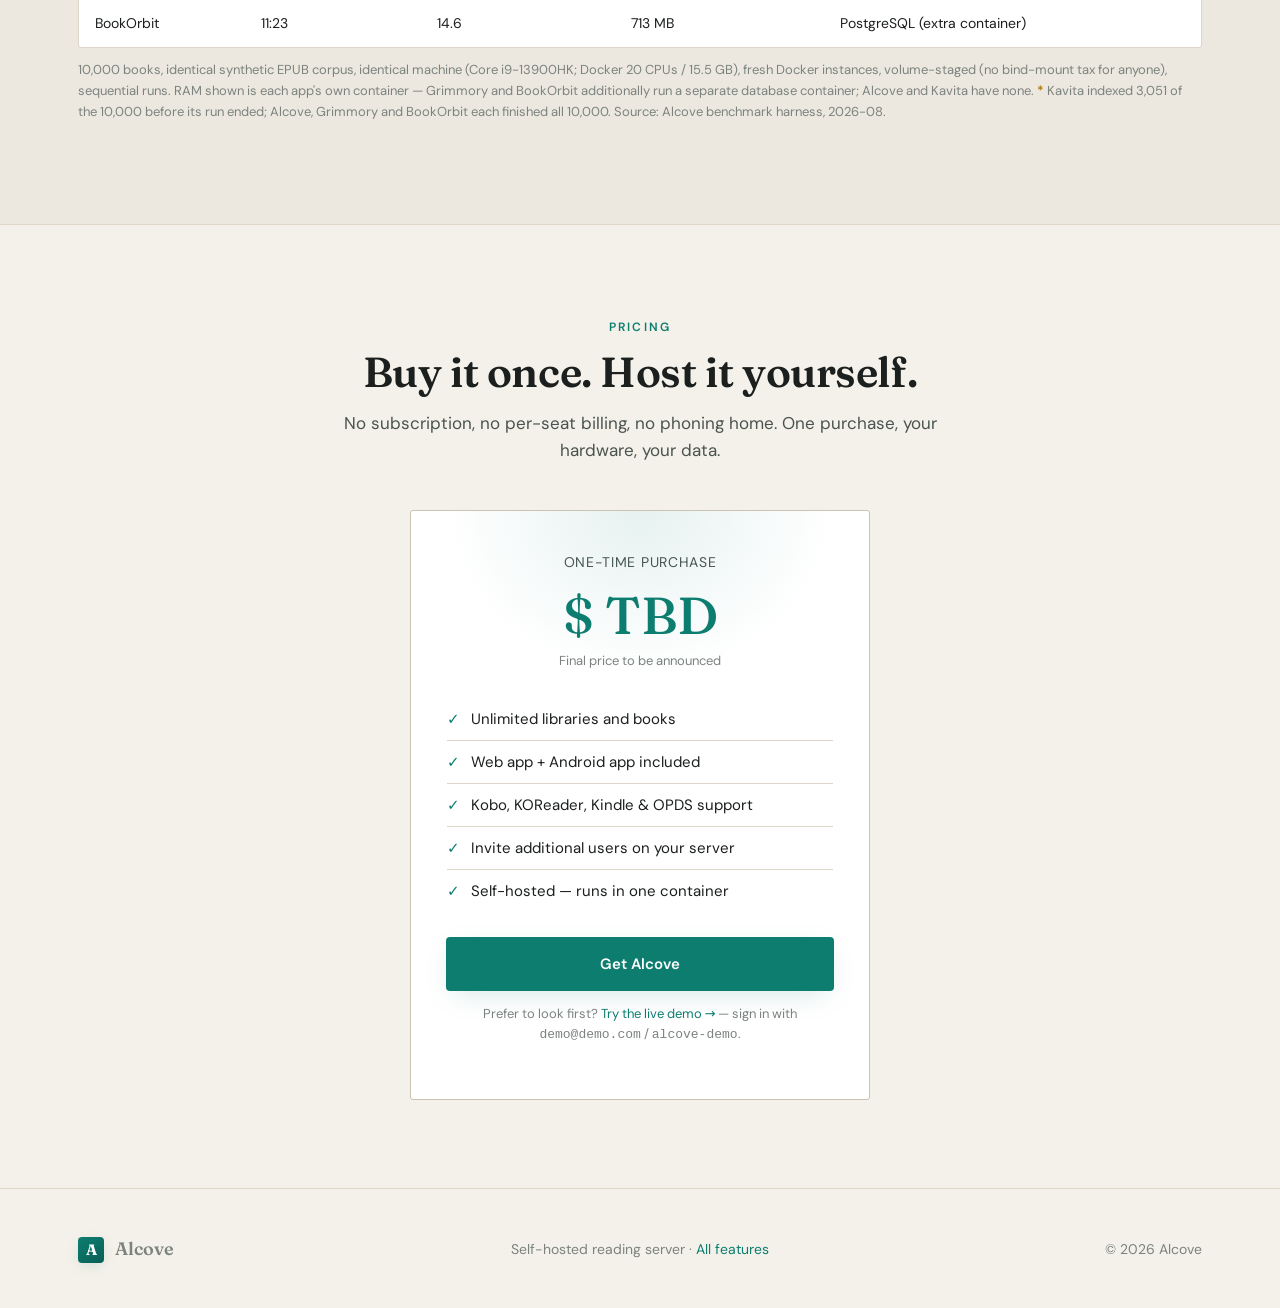
==== commit c7124a6d: "Wire "Try the live demo" CTAs to alcove-demo.raafayawan.com Replace the two demo placeholders (hero " ====
--- a/index.html
+++ b/index.html
@@ -37,8 +37,9 @@
         <p class="hero-sub">Point Alcove at a folder or an existing Calibre library and read everything you own — anywhere.</p>
         <div class="hero-cta">
           <a class="btn btn-primary" href="index.html#pricing">Get Alcove →</a>
-          <a class="btn btn-ghost" href="#" title="Placeholder — demo server not yet live">Try the demo server</a>
-        </div>
+          <a class="btn btn-ghost" href="https://alcove-demo.raafayawan.com" target="_blank" rel="noopener">Try the live demo →</a>
+        </div>
+        <p class="tiny" style="margin-top:10px">Live demo · sign in with <code>demo@demo.com</code> / <code>alcove-demo</code> · resets nightly.</p>
         <div class="hero-meta">
           <div class="stat"><div class="n">428,523</div><div class="l">books in one container</div></div>
           <div class="stat"><div class="n">~14&nbsp;min</div><div class="l">to first full sync</div></div>
@@ -287,7 +288,7 @@
           <li style="border-bottom:none"><span class="ck">✓</span> Self-hosted — runs in one container</li>
         </ul>
         <a class="btn btn-primary" style="width:100%;justify-content:center" href="#" title="Placeholder — checkout not yet available">Get Alcove</a>
-        <p class="tiny" style="margin-top:14px">Prefer to look first? <a href="#" style="color:var(--accent)" title="Placeholder — demo server not yet live">Try the demo server →</a></p>
+        <p class="tiny" style="margin-top:14px">Prefer to look first? <a href="https://alcove-demo.raafayawan.com" target="_blank" rel="noopener" style="color:var(--accent)">Try the live demo →</a> — sign in with <code>demo@demo.com</code> / <code>alcove-demo</code>.</p>
       </div>
     </div>
   </section>
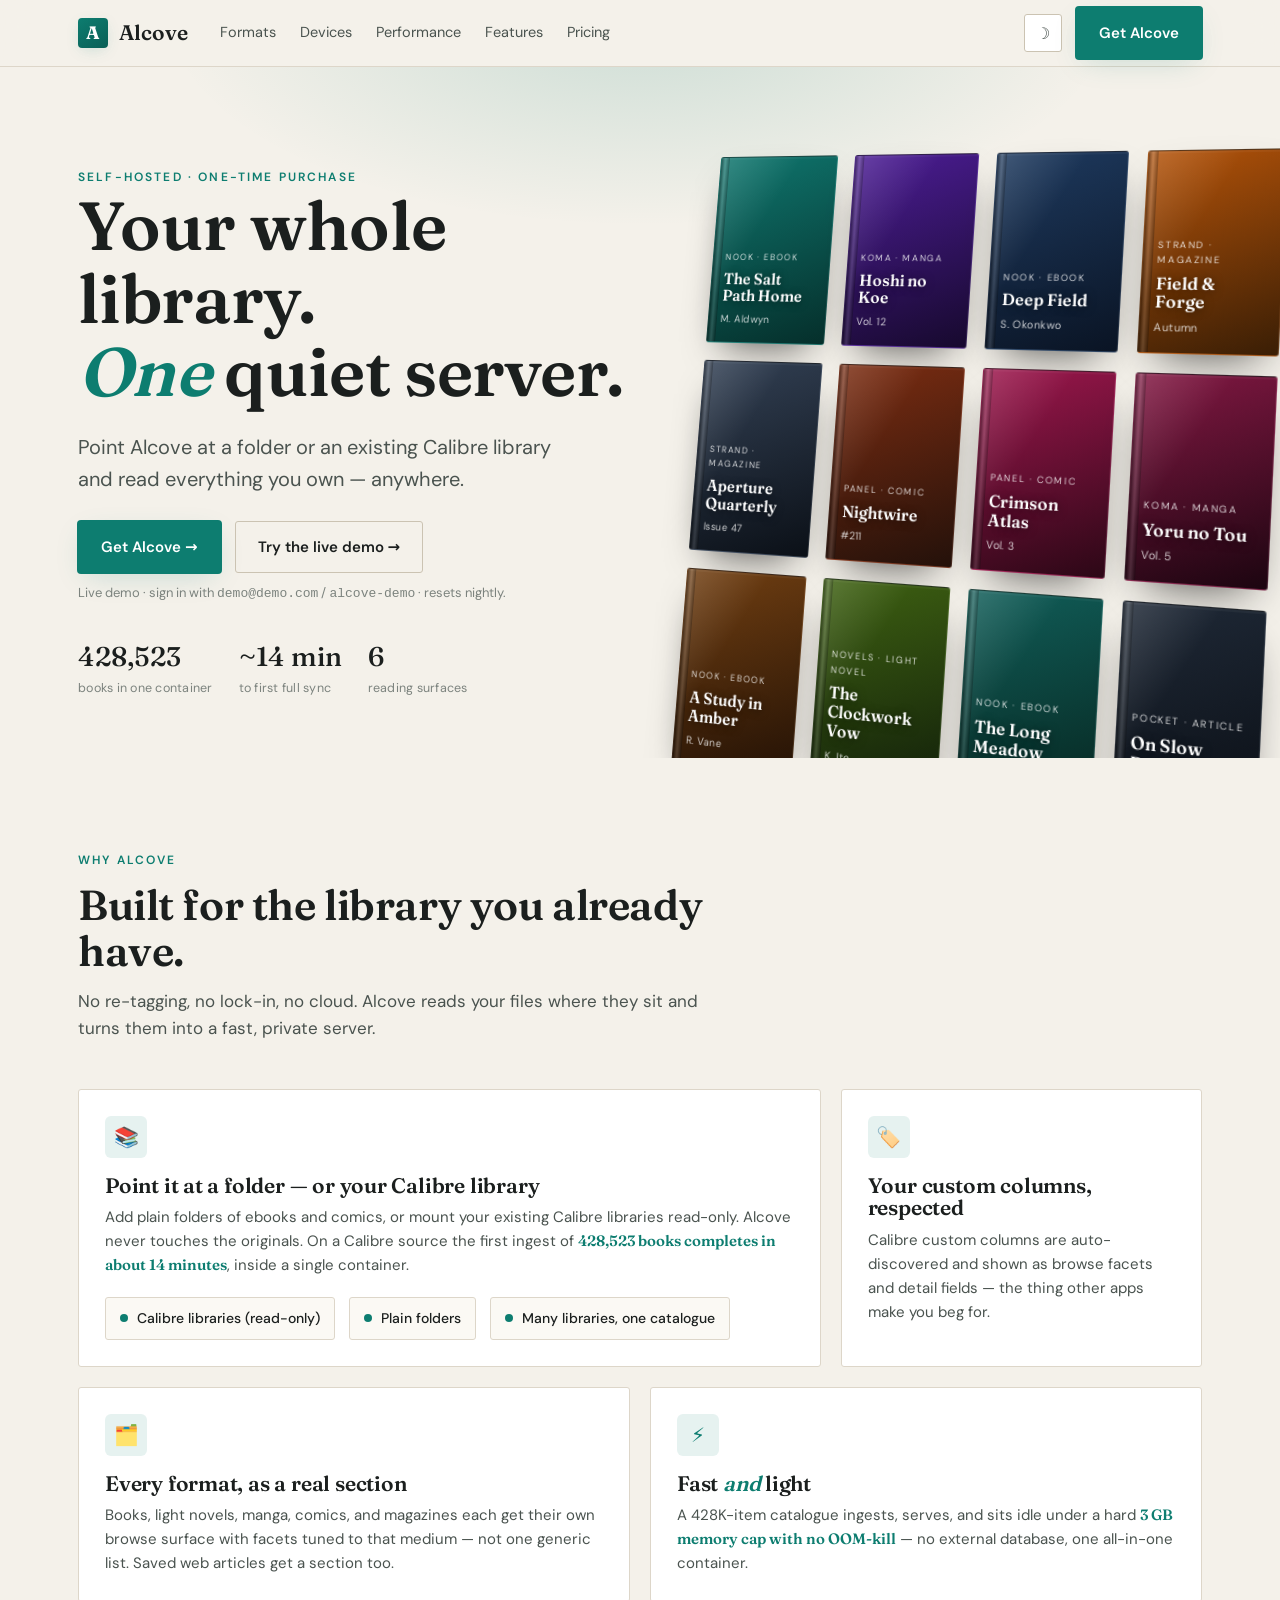
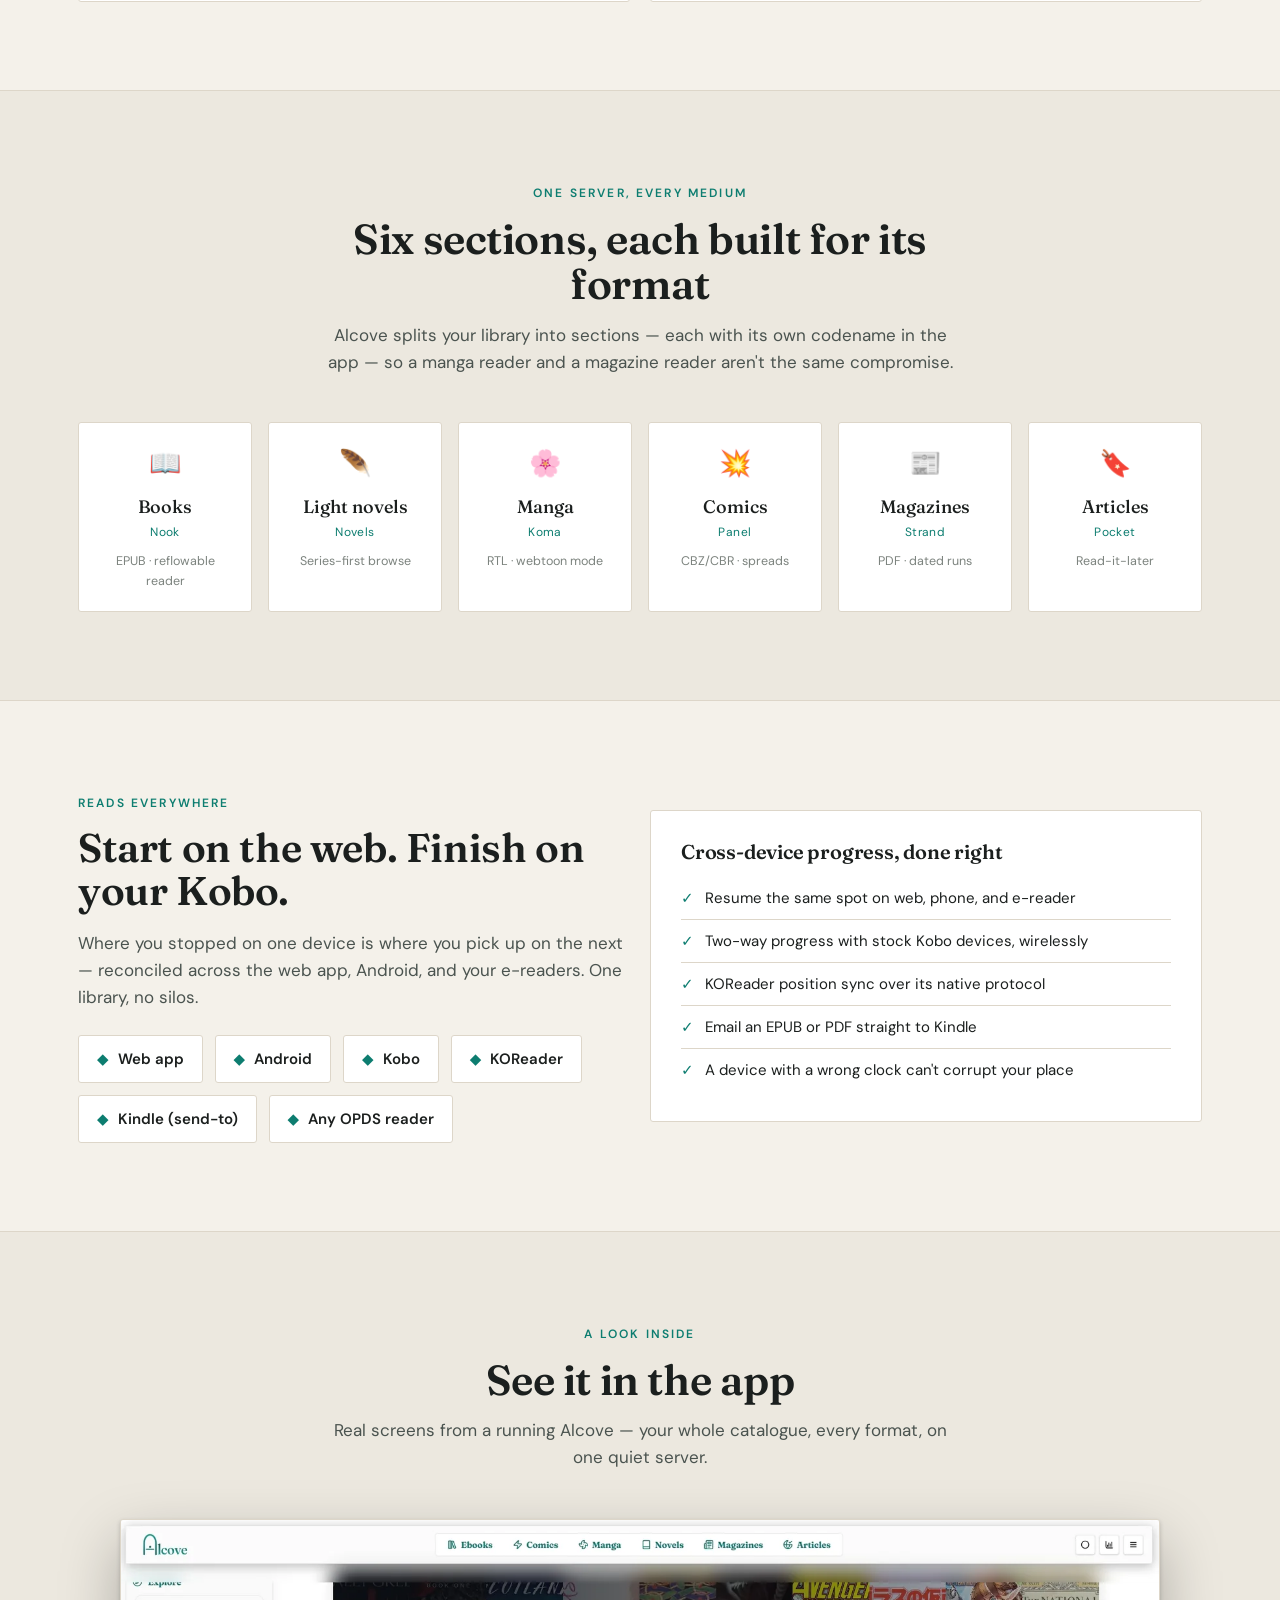
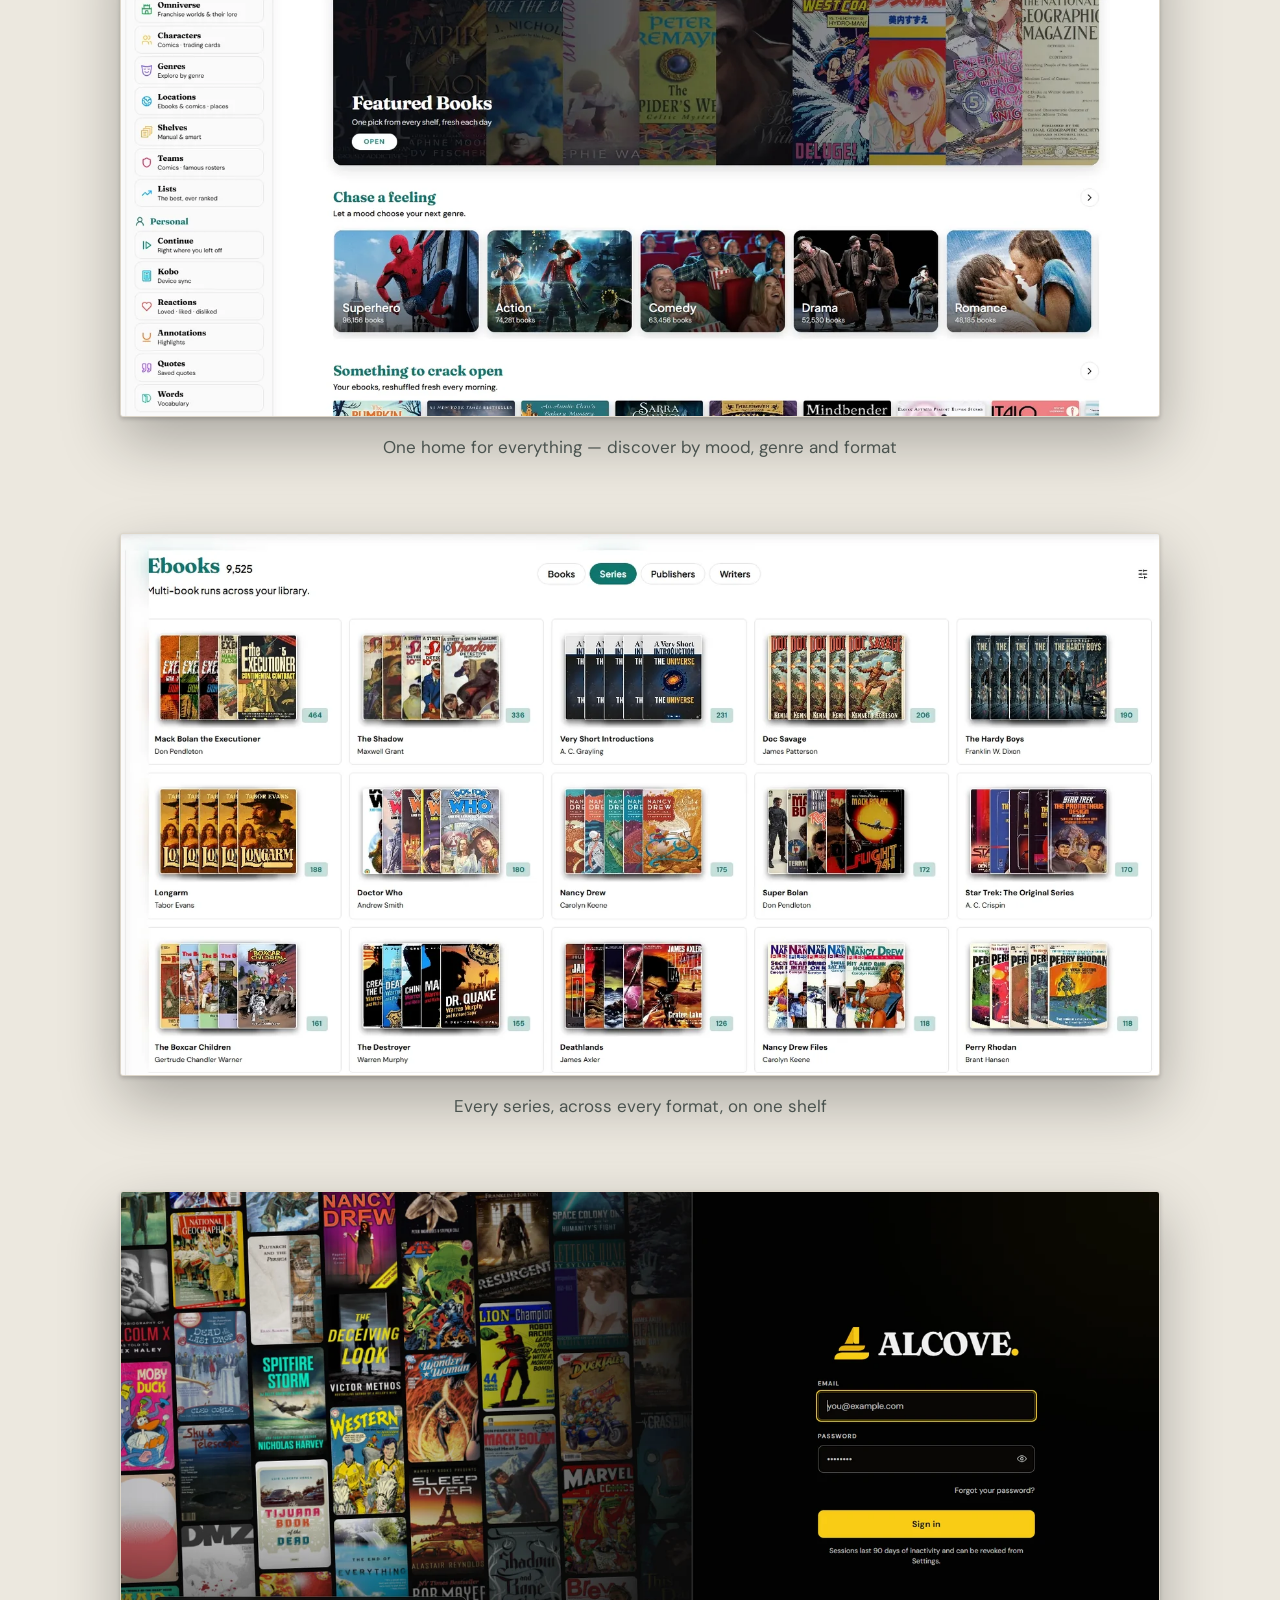
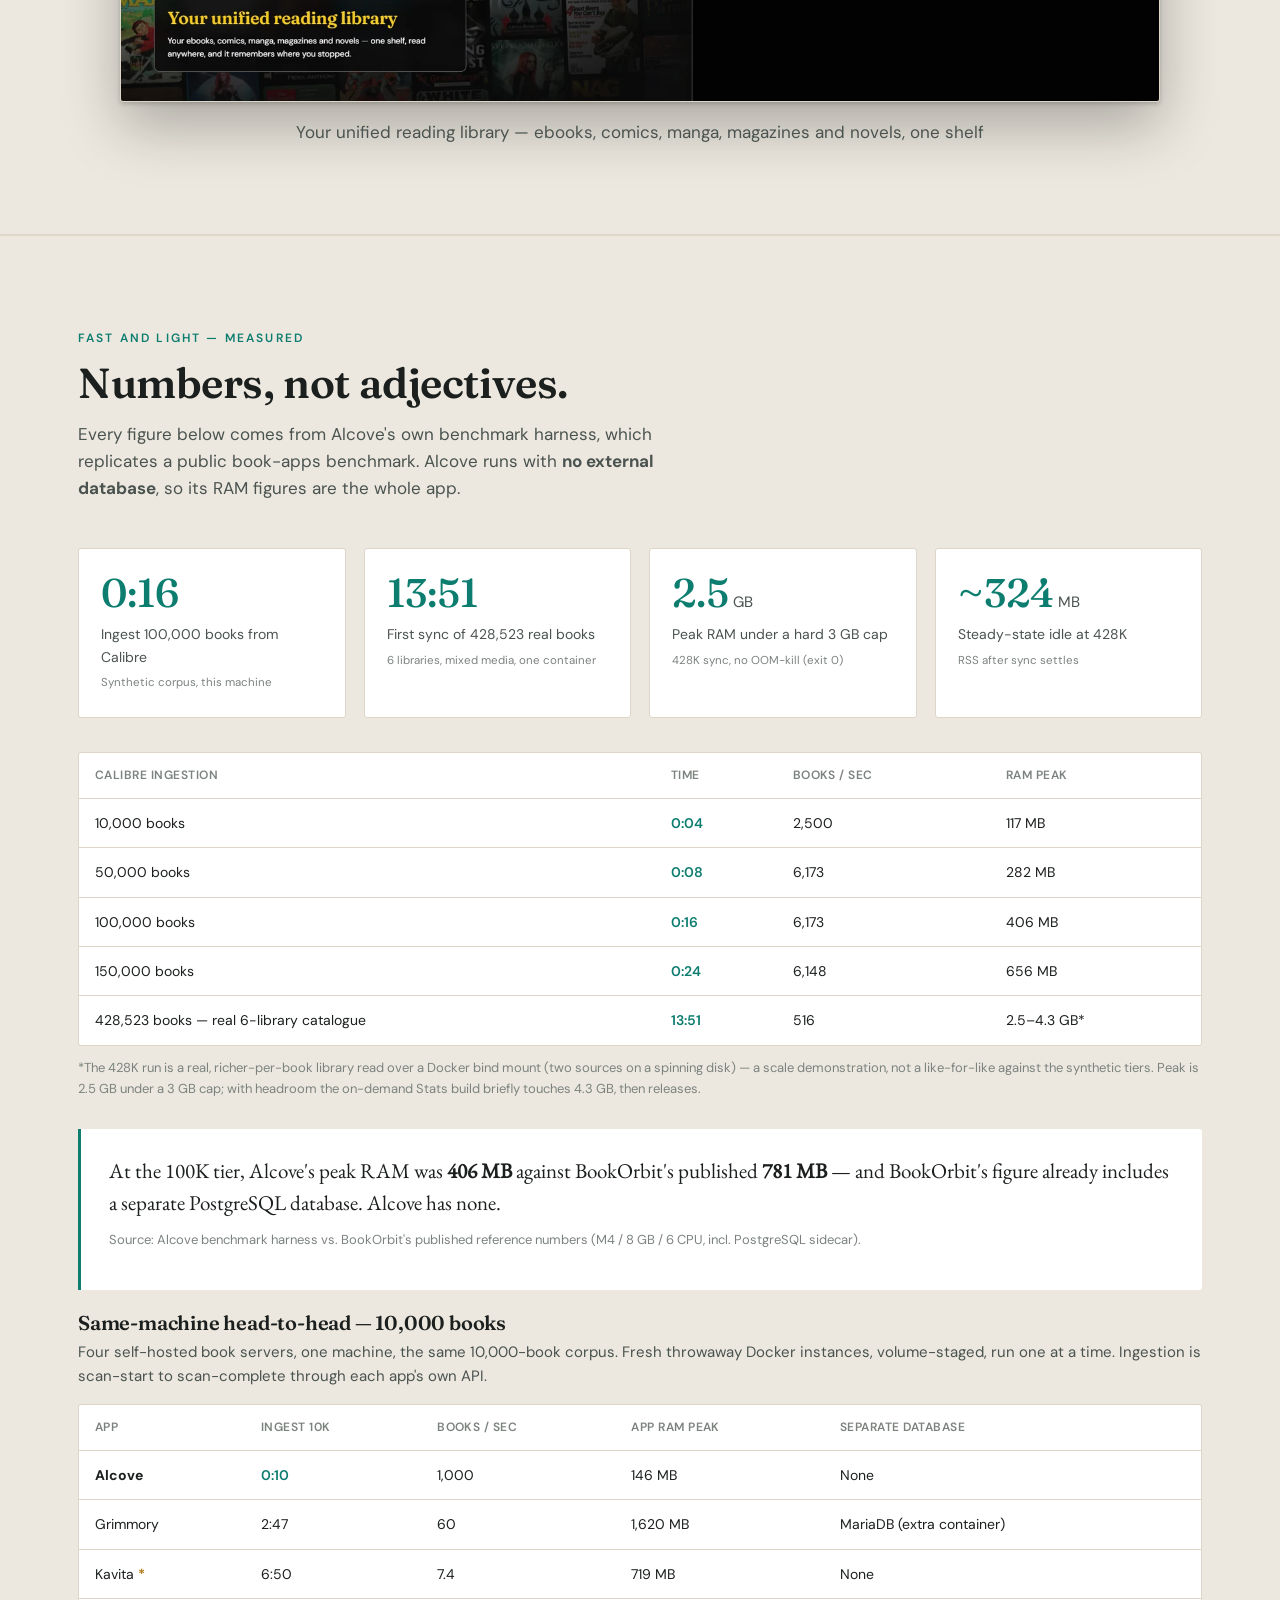
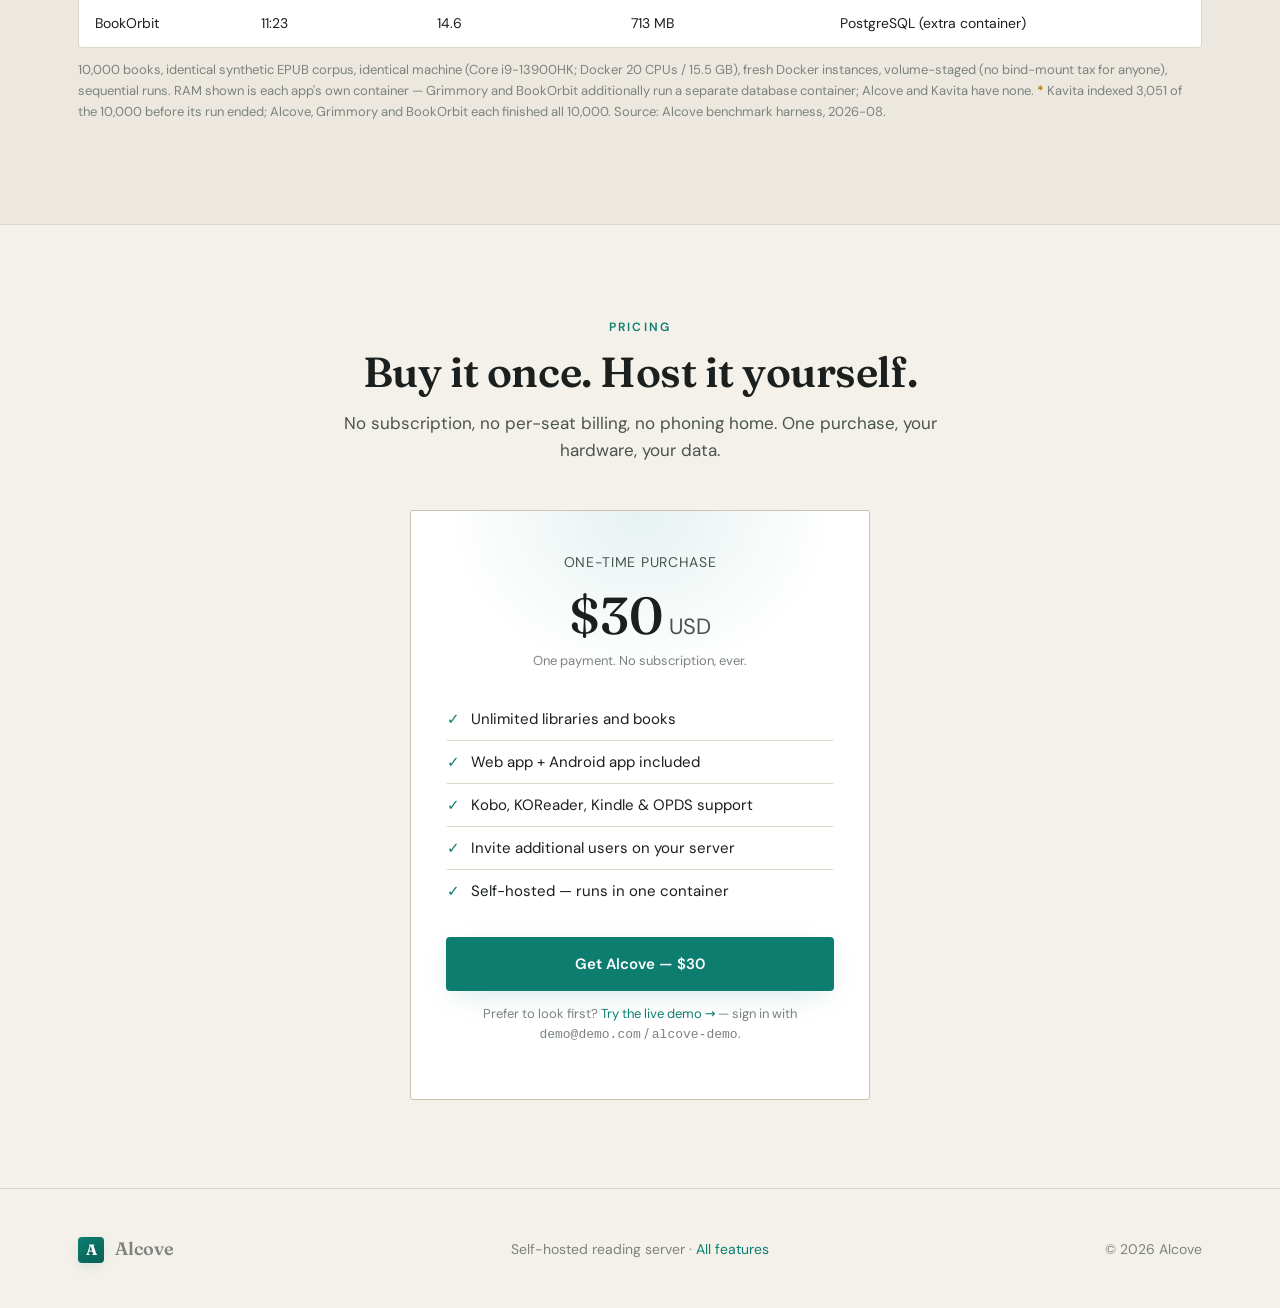
==== commit 4ab85078: "Pricing: $30 USD, and wire the Buy button to Stripe checkout Replaces the "$ TBD / final price to be" ====
--- a/index.html
+++ b/index.html
@@ -278,8 +278,8 @@
 
       <div class="price-card">
         <div class="once">One-time purchase</div>
-        <div class="amt"><span class="tbd">$ TBD</span></div>
-        <p class="tiny" style="margin:-6px 0 4px">Final price to be announced</p>
+        <div class="amt">$30<span class="cur"> USD</span></div>
+        <p class="tiny" style="margin:-6px 0 4px">One payment. No subscription, ever.</p>
         <ul class="price-list">
           <li><span class="ck">✓</span> Unlimited libraries and books</li>
           <li><span class="ck">✓</span> Web app + Android app included</li>
@@ -287,7 +287,7 @@
           <li><span class="ck">✓</span> Invite additional users on your server</li>
           <li style="border-bottom:none"><span class="ck">✓</span> Self-hosted — runs in one container</li>
         </ul>
-        <a class="btn btn-primary" style="width:100%;justify-content:center" href="#" title="Placeholder — checkout not yet available">Get Alcove</a>
+        <a class="btn btn-primary" style="width:100%;justify-content:center" href="https://buy.stripe.com/4gMbJ15LrfNt7Gu7PR8N200">Get Alcove — $30</a>
         <p class="tiny" style="margin-top:14px">Prefer to look first? <a href="https://alcove-demo.raafayawan.com" target="_blank" rel="noopener" style="color:var(--accent)">Try the live demo →</a> — sign in with <code>demo@demo.com</code> / <code>alcove-demo</code>.</p>
       </div>
     </div>
--- a/assets/site.css
+++ b/assets/site.css
@@ -348,6 +348,7 @@
 .price-card::before { content:""; position:absolute; inset:0; background: radial-gradient(60% 40% at 50% 0, var(--glow), transparent 70%); pointer-events:none; }
 .price-card .amt { font-family: var(--serif); font-size: 52px; color: var(--text); position: relative; }
 .price-card .amt .tbd { color: var(--accent); }
+.price-card .amt .cur { font-size: 22px; color: var(--text-2); font-family: var(--sans, inherit); }
 .price-card .once { font-size: 14px; color: var(--text-2); letter-spacing: .05em; text-transform: uppercase; }
 .price-list { list-style: none; padding: 0; margin: 26px 0; text-align: left; }
 .price-list li { padding: 9px 0; border-bottom: 1px solid var(--border); display: flex; gap: 11px; align-items: flex-start; font-size: 15px; }
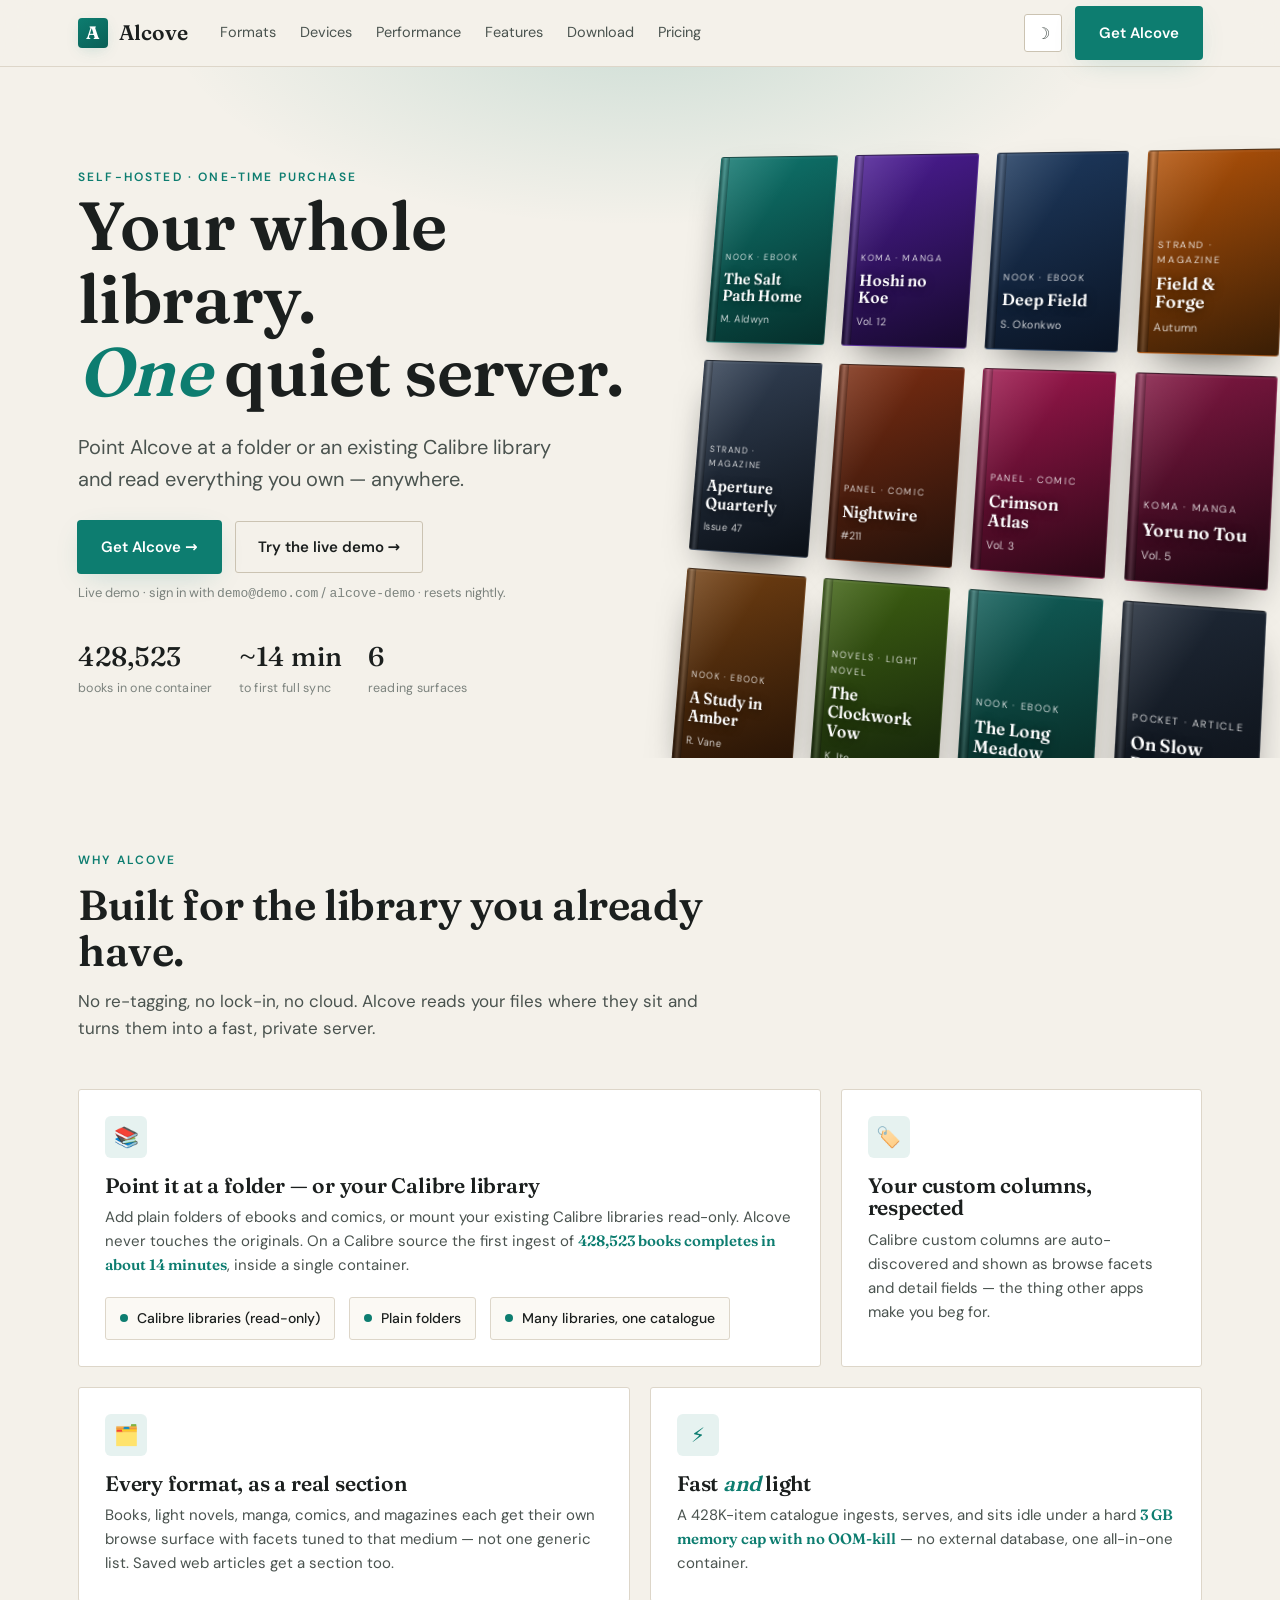
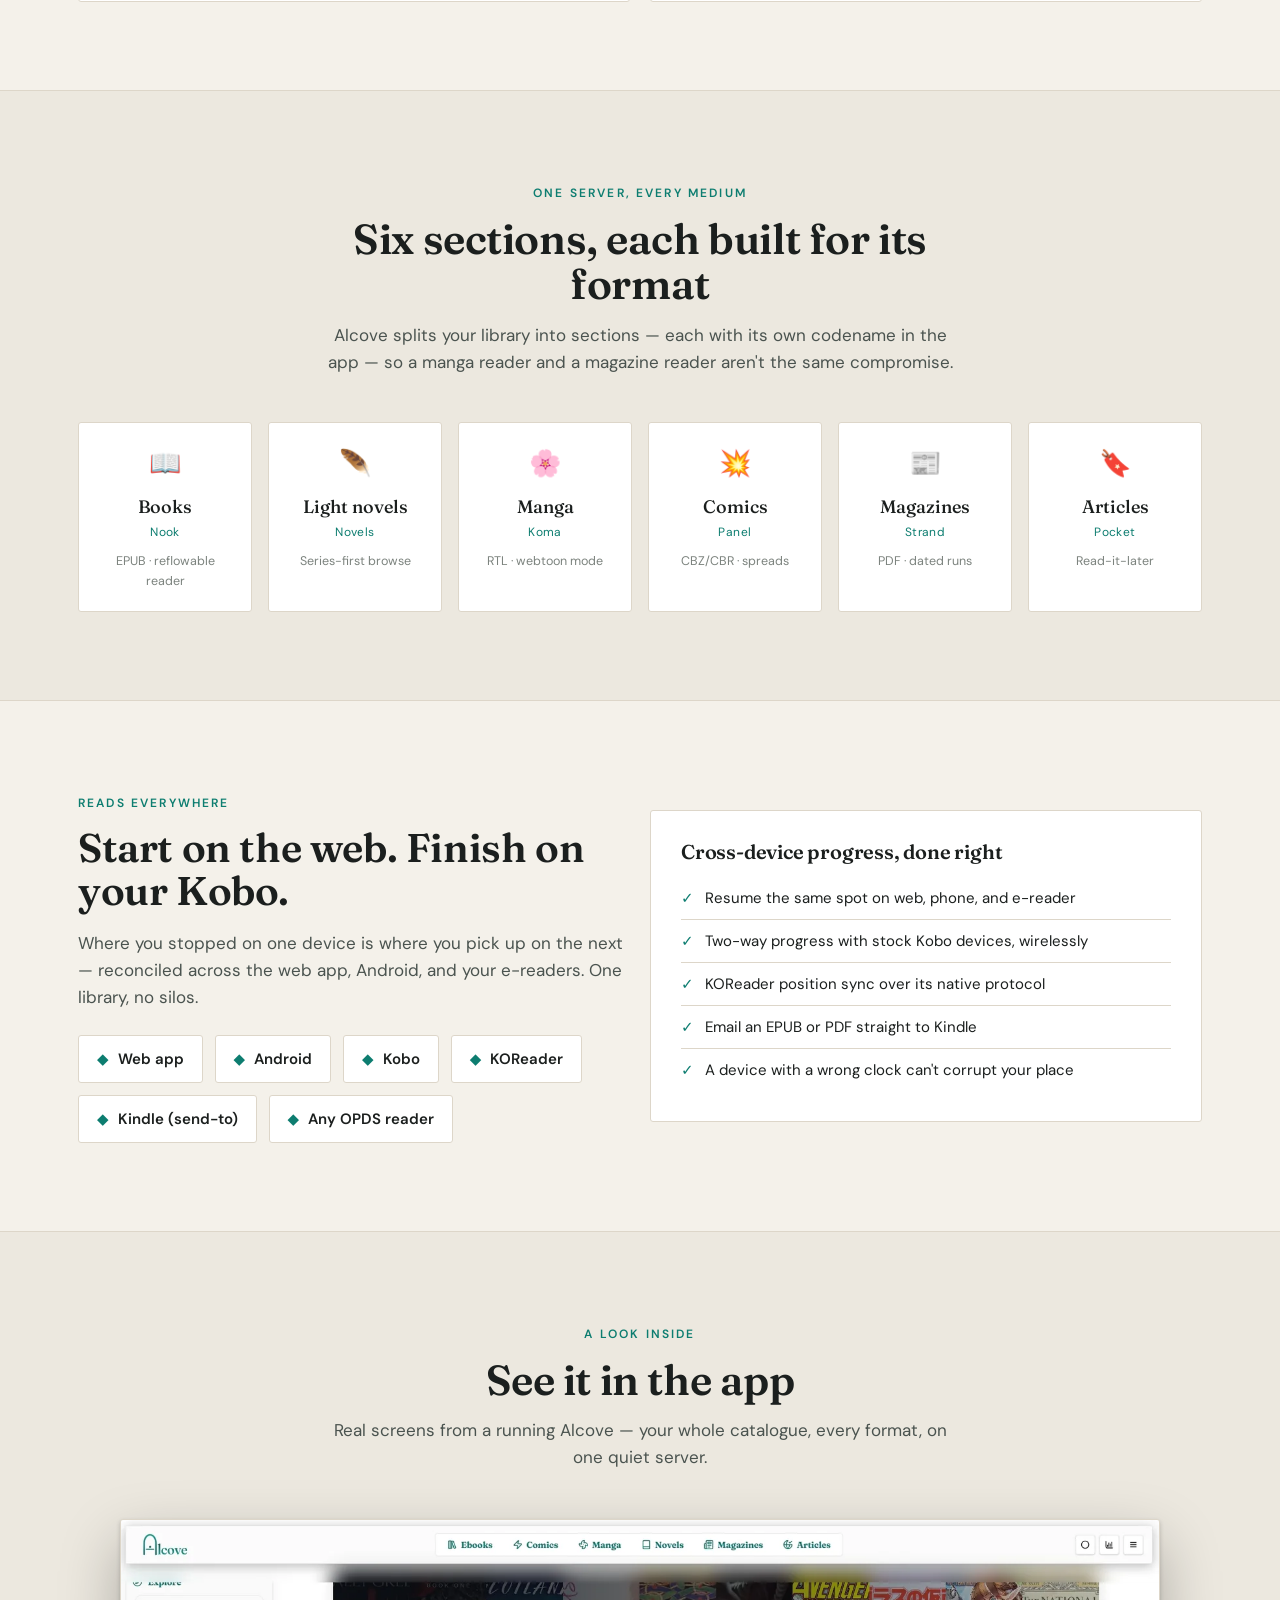
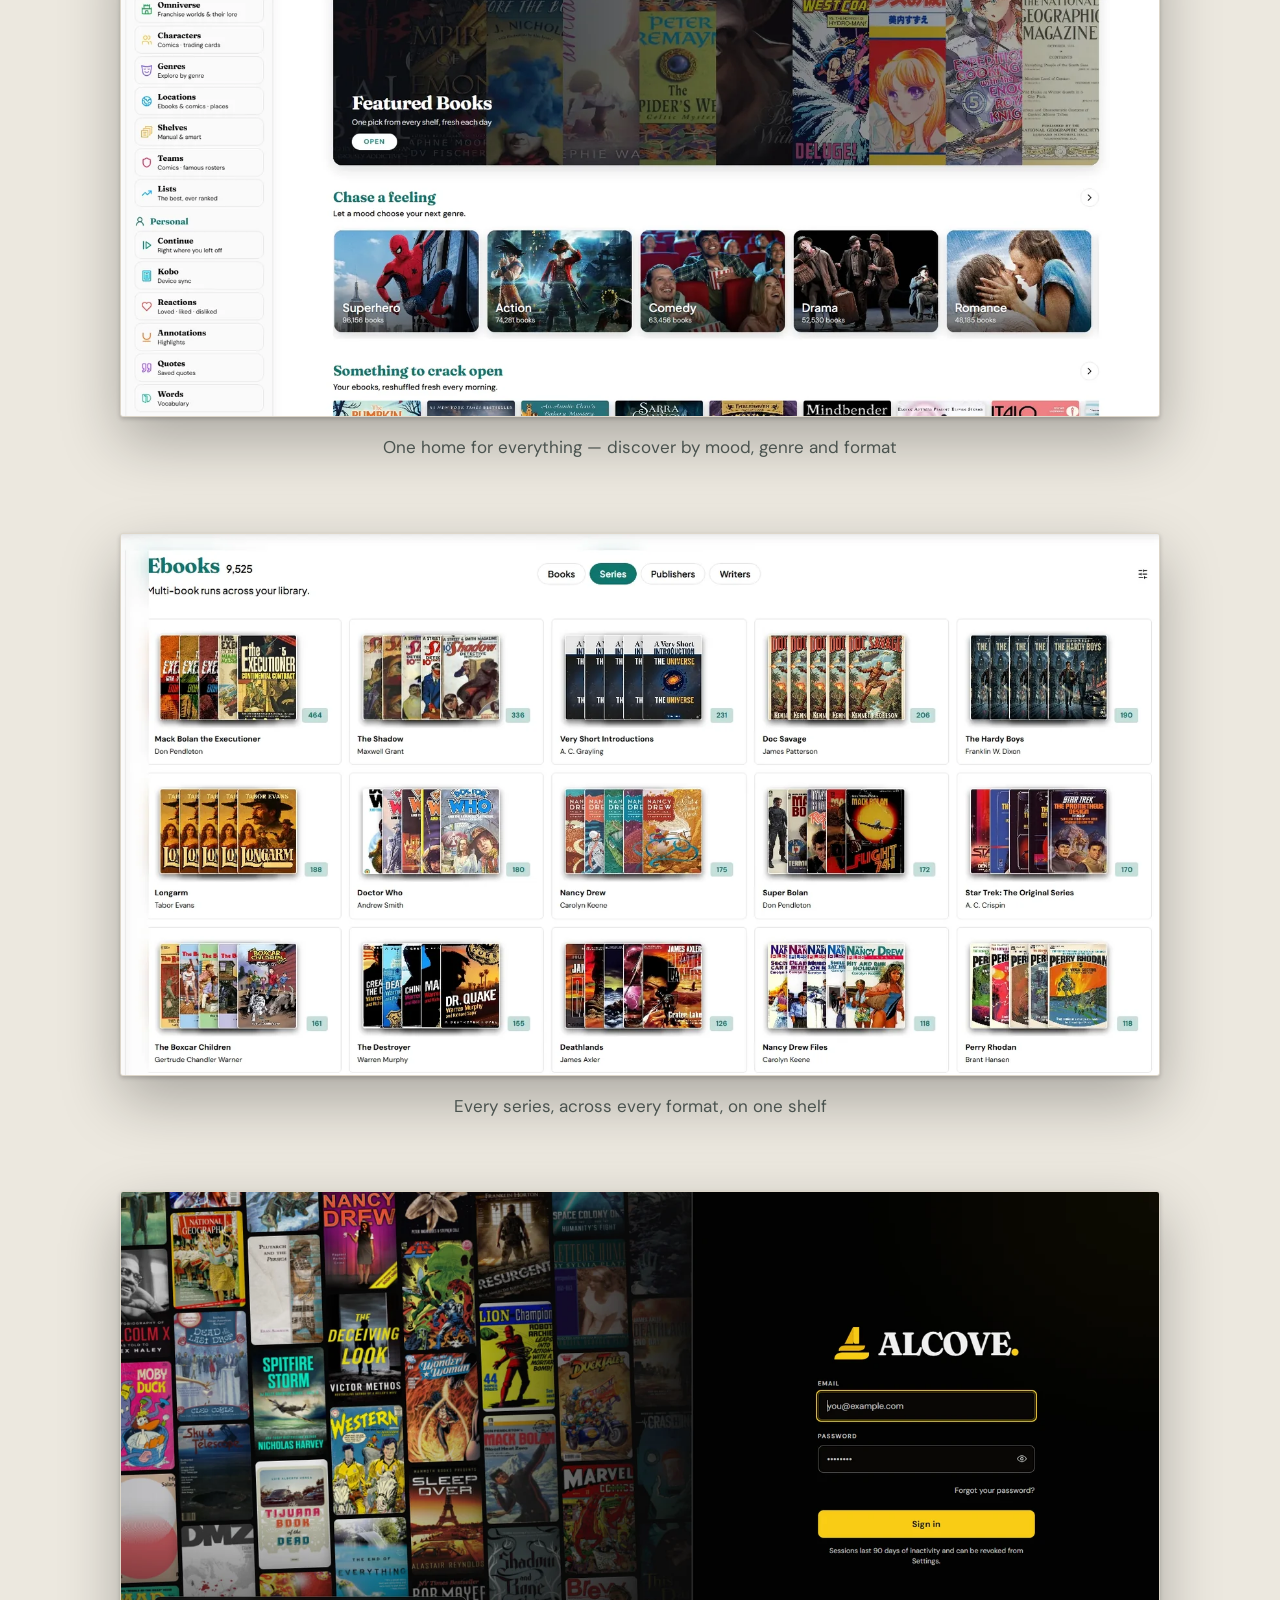
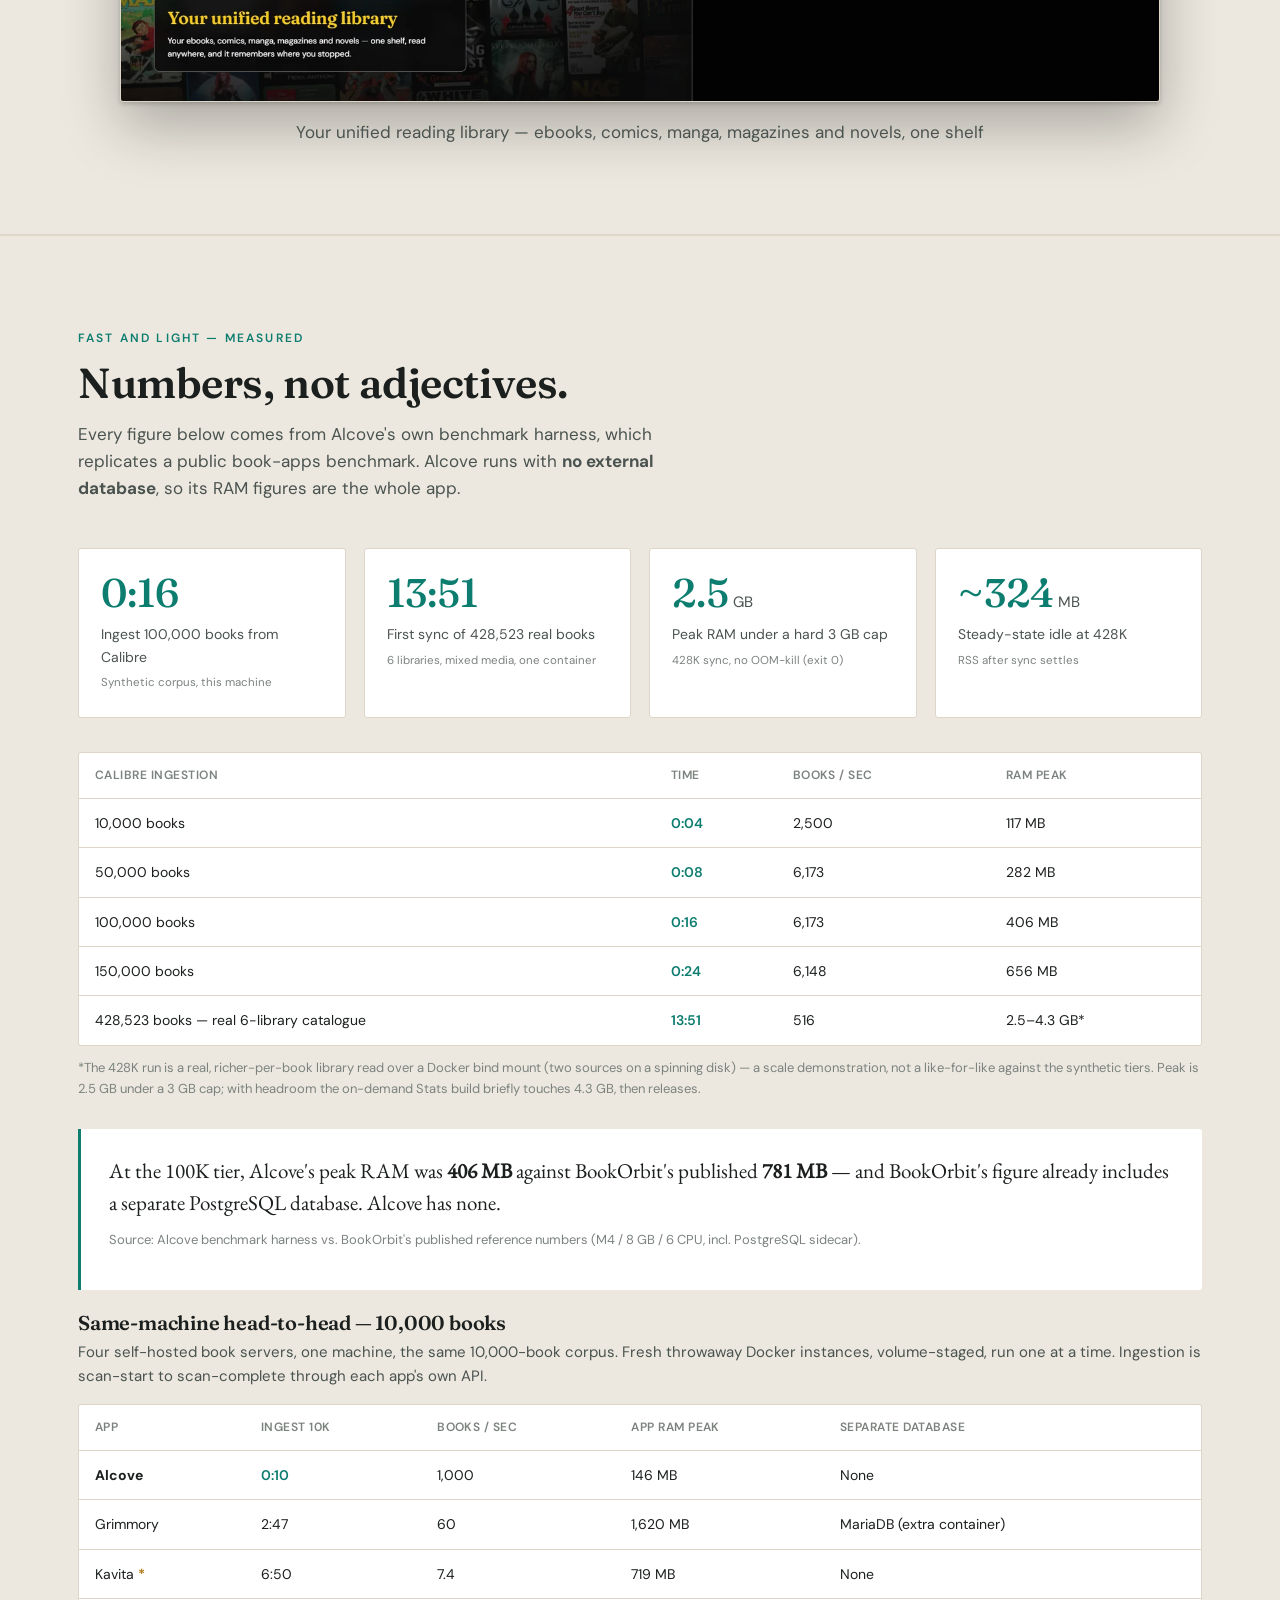
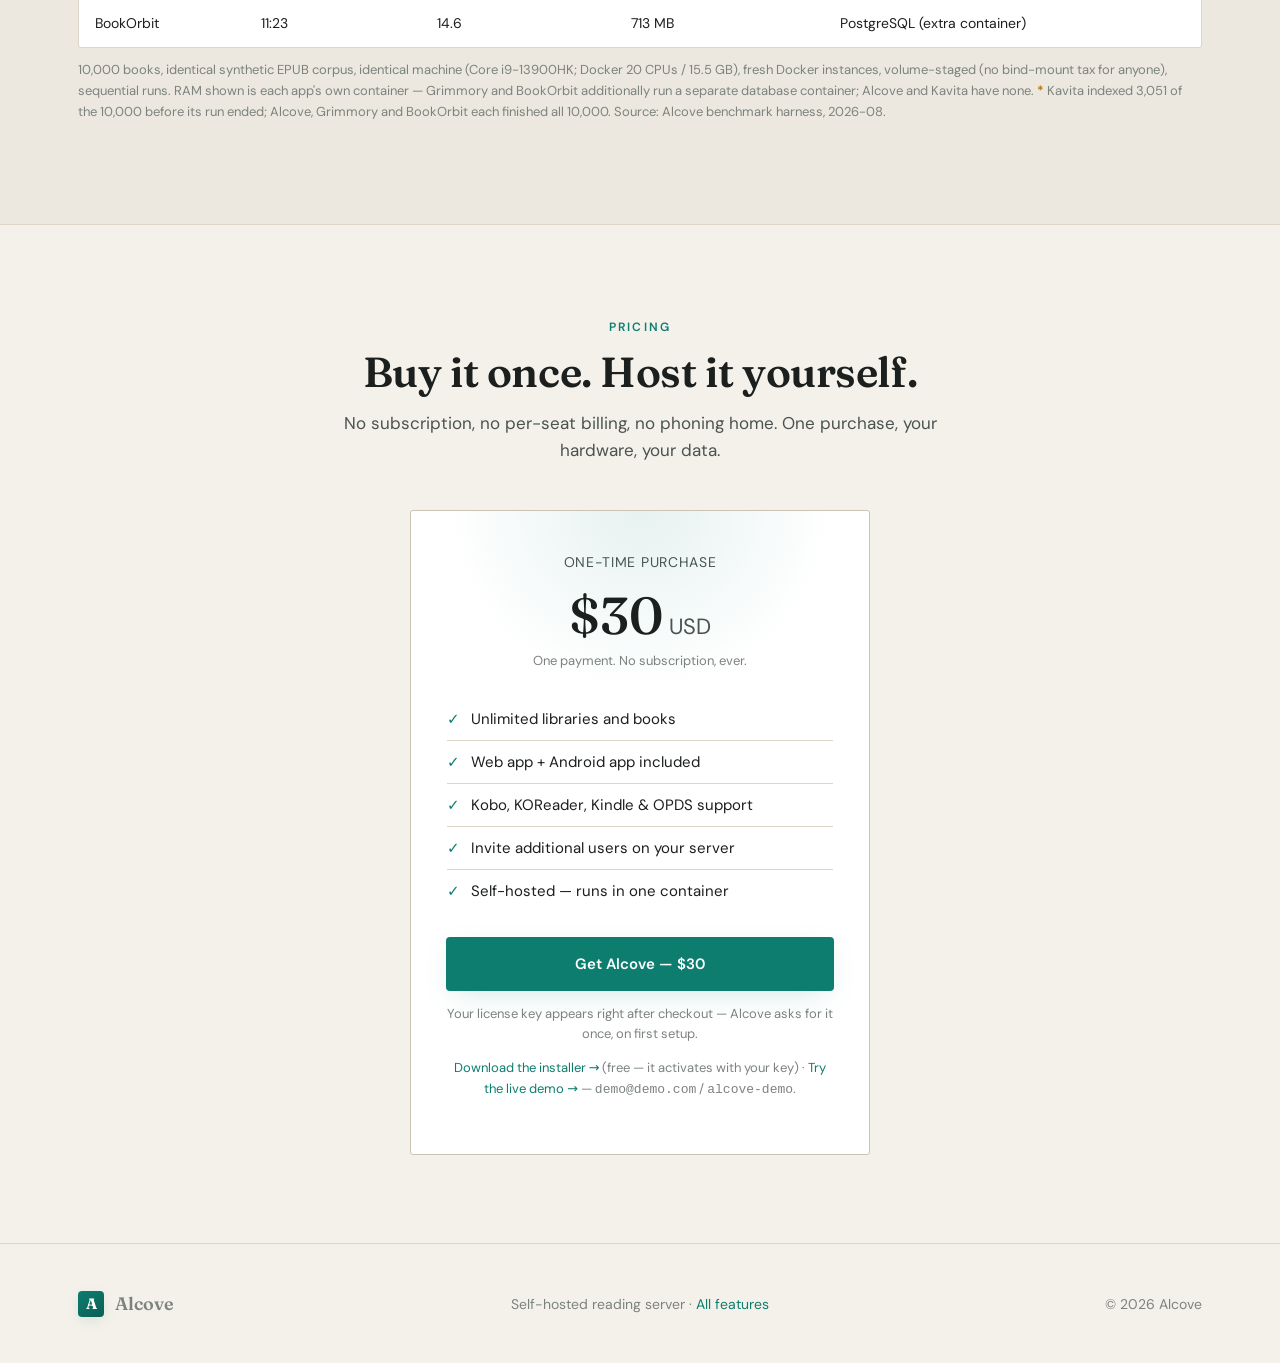
==== commit 69c5029b: "Downloads move to the public GitHub release (JetBrains model) The installer is freely downloadable n" ====
--- a/index.html
+++ b/index.html
@@ -19,6 +19,7 @@
         <a href="index.html#everywhere">Devices</a>
         <a href="index.html#performance">Performance</a>
         <a href="features.html">Features</a>
+        <a href="https://github.com/raafayawan/alcove-server/releases/latest" target="_blank" rel="noopener">Download</a>
         <a href="index.html#pricing">Pricing</a>
       </nav>
       <div class="nav-right">
@@ -288,7 +289,8 @@
           <li style="border-bottom:none"><span class="ck">✓</span> Self-hosted — runs in one container</li>
         </ul>
         <a class="btn btn-primary" style="width:100%;justify-content:center" href="https://buy.stripe.com/4gMbJ15LrfNt7Gu7PR8N200">Get Alcove — $30</a>
-        <p class="tiny" style="margin-top:14px">Prefer to look first? <a href="https://alcove-demo.raafayawan.com" target="_blank" rel="noopener" style="color:var(--accent)">Try the live demo →</a> — sign in with <code>demo@demo.com</code> / <code>alcove-demo</code>.</p>
+        <p class="tiny" style="margin-top:14px">Your license key appears right after checkout — Alcove asks for it once, on first setup.</p>
+        <p class="tiny" style="margin-top:8px"><a href="https://github.com/raafayawan/alcove-server/releases/latest" target="_blank" rel="noopener" style="color:var(--accent)">Download the installer →</a> (free — it activates with your key) · <a href="https://alcove-demo.raafayawan.com" target="_blank" rel="noopener" style="color:var(--accent)">Try the live demo →</a> — <code>demo@demo.com</code> / <code>alcove-demo</code>.</p>
       </div>
     </div>
   </section>
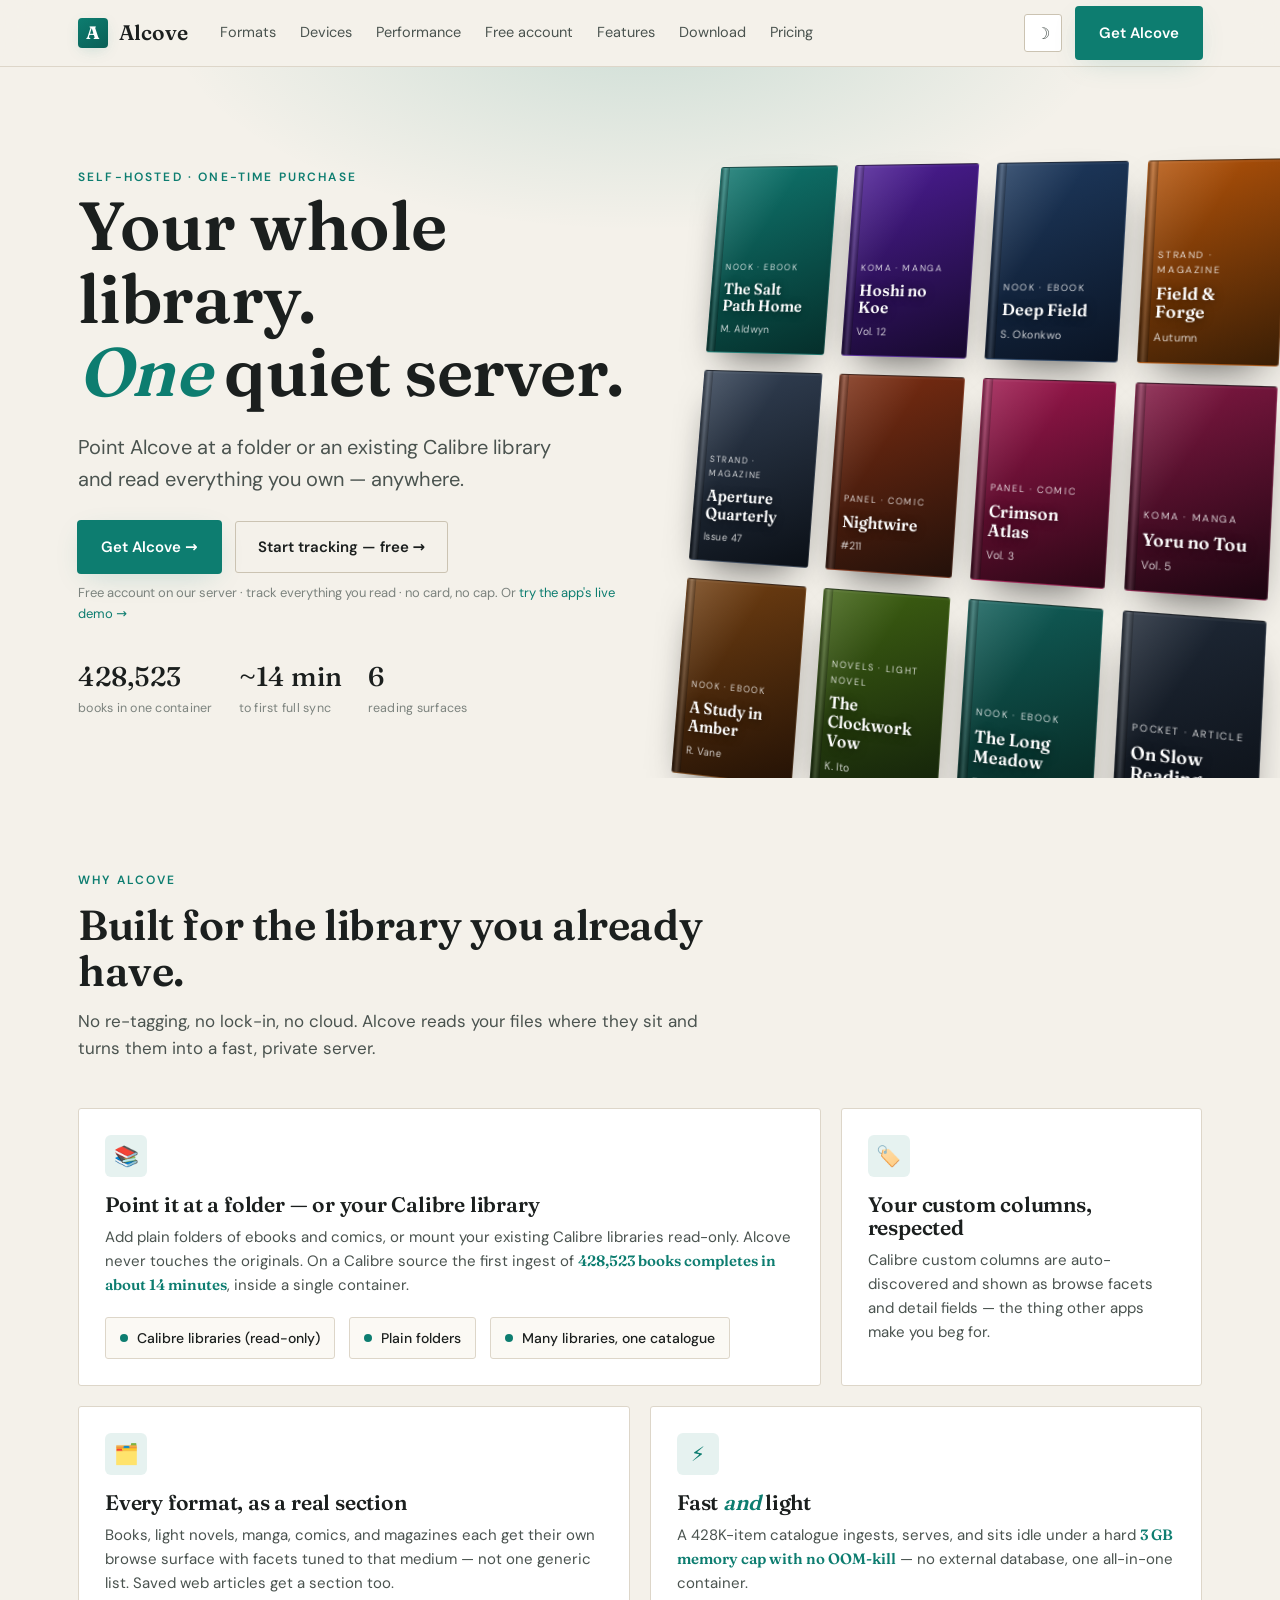
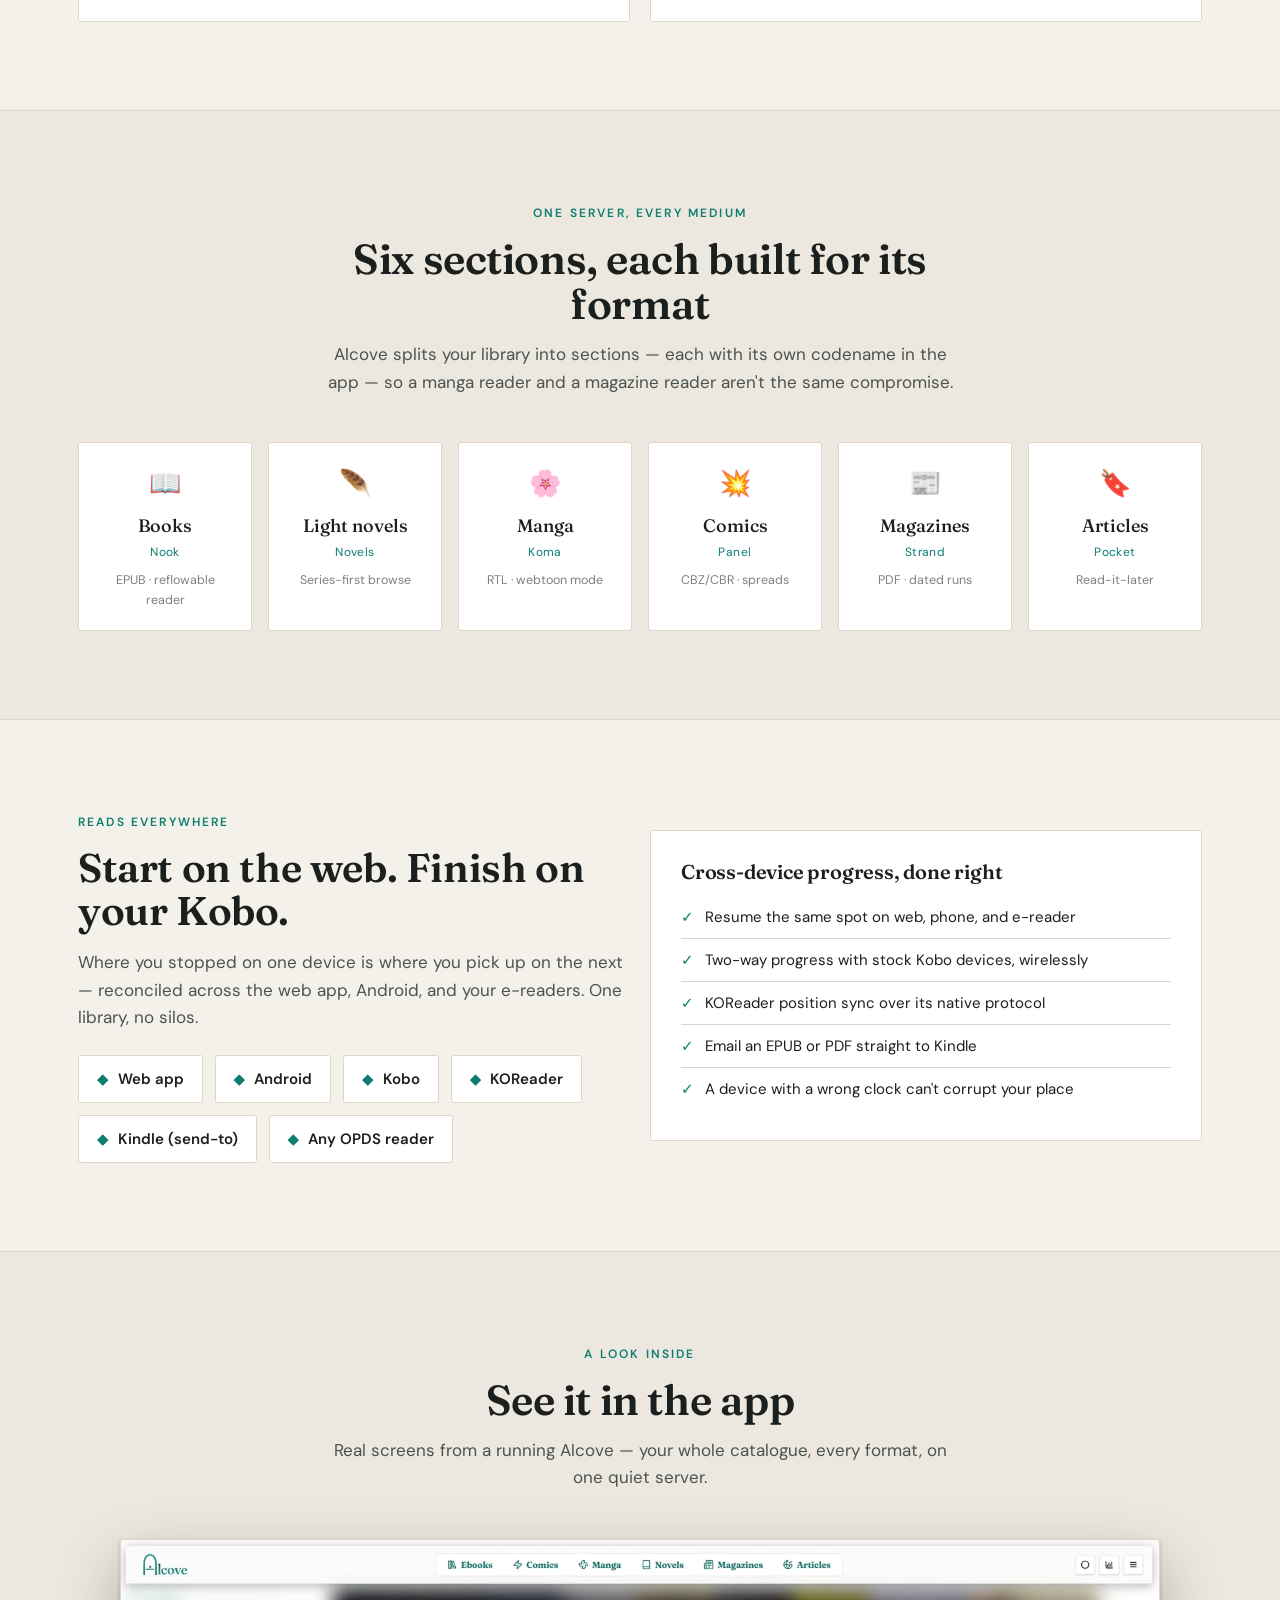
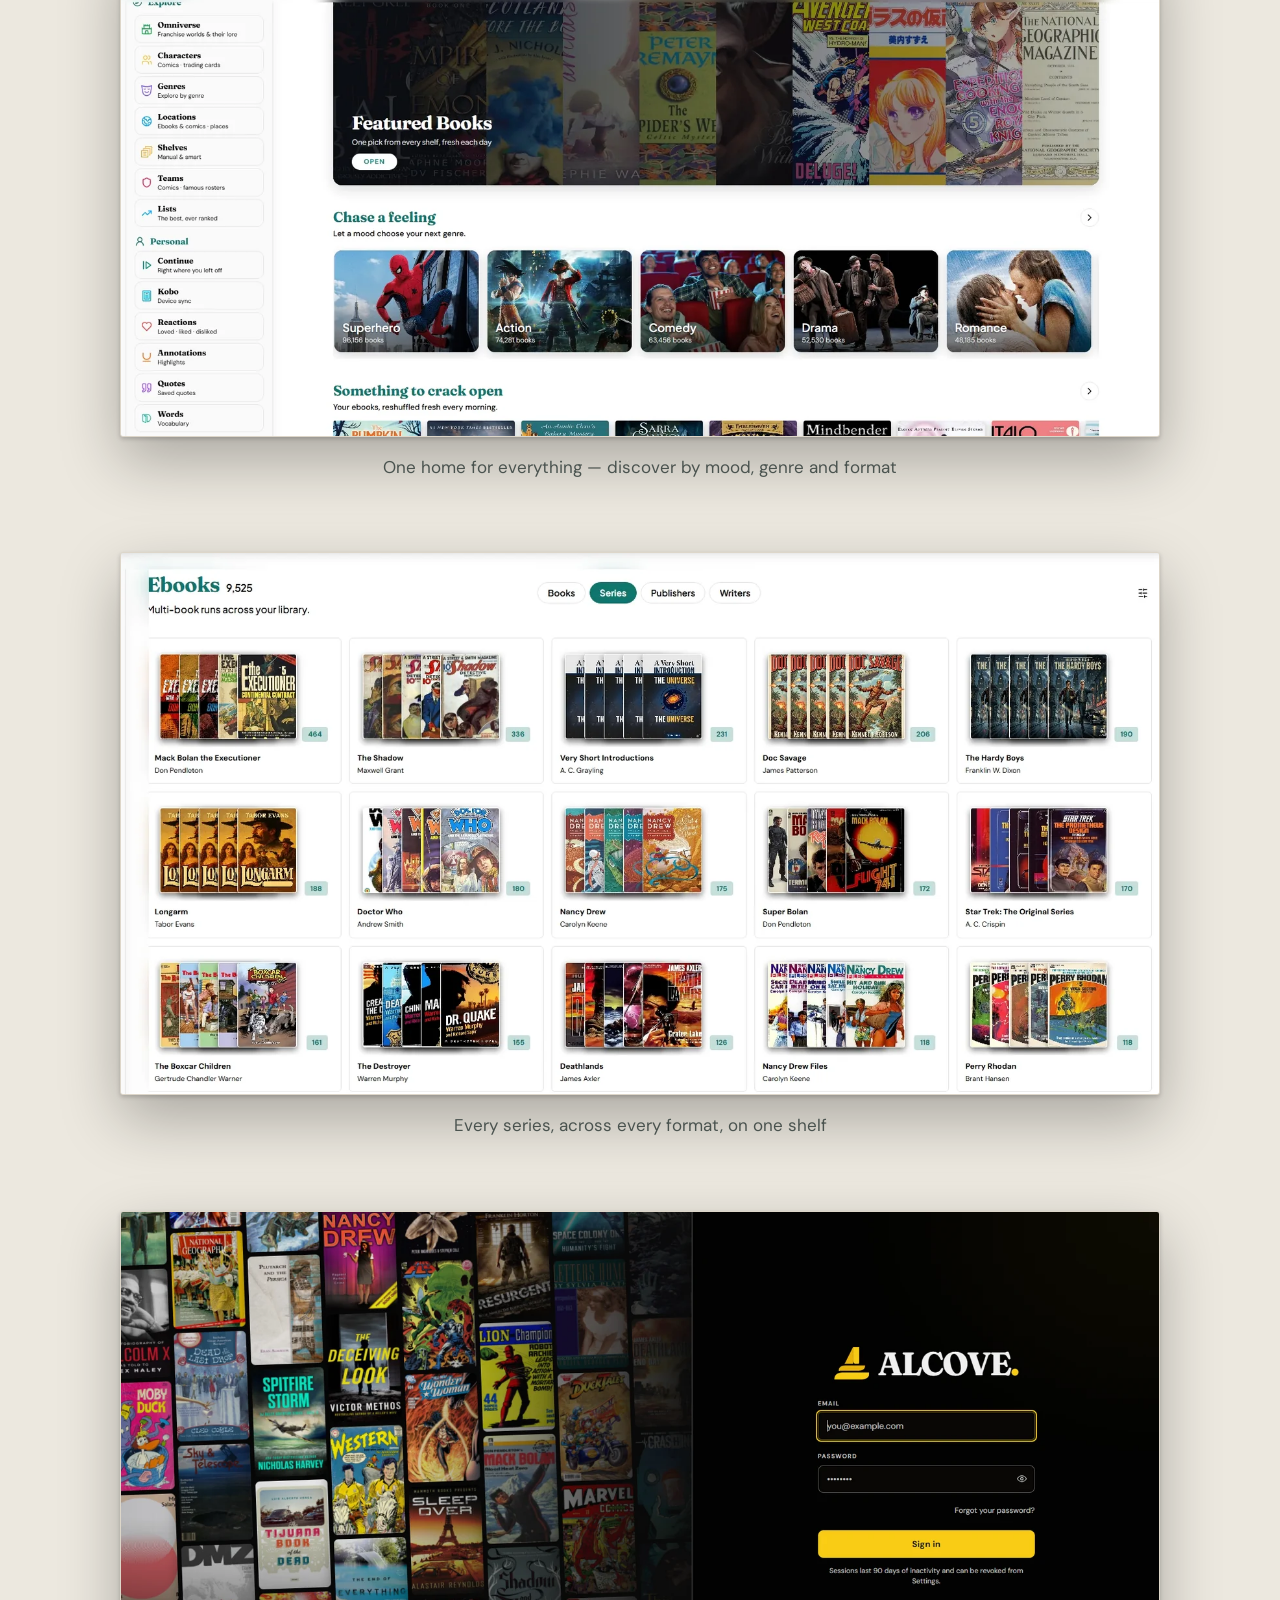
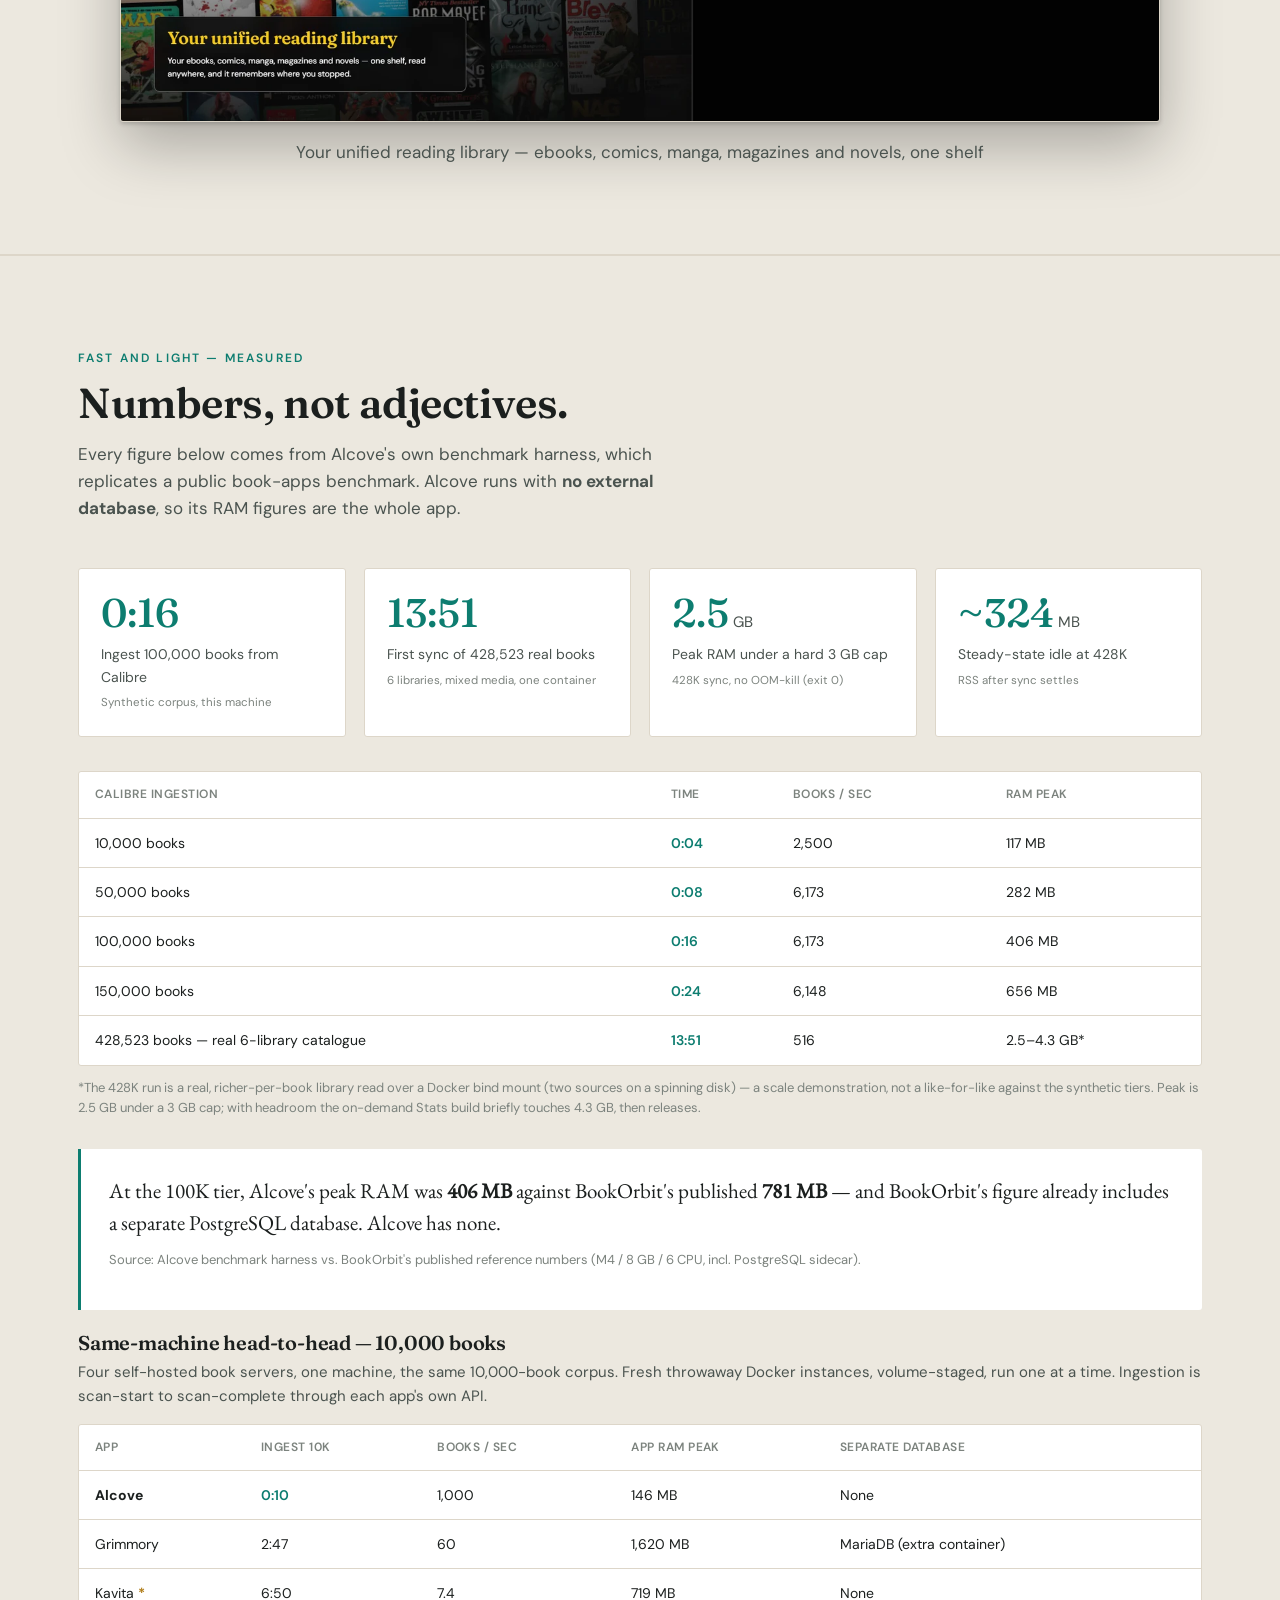
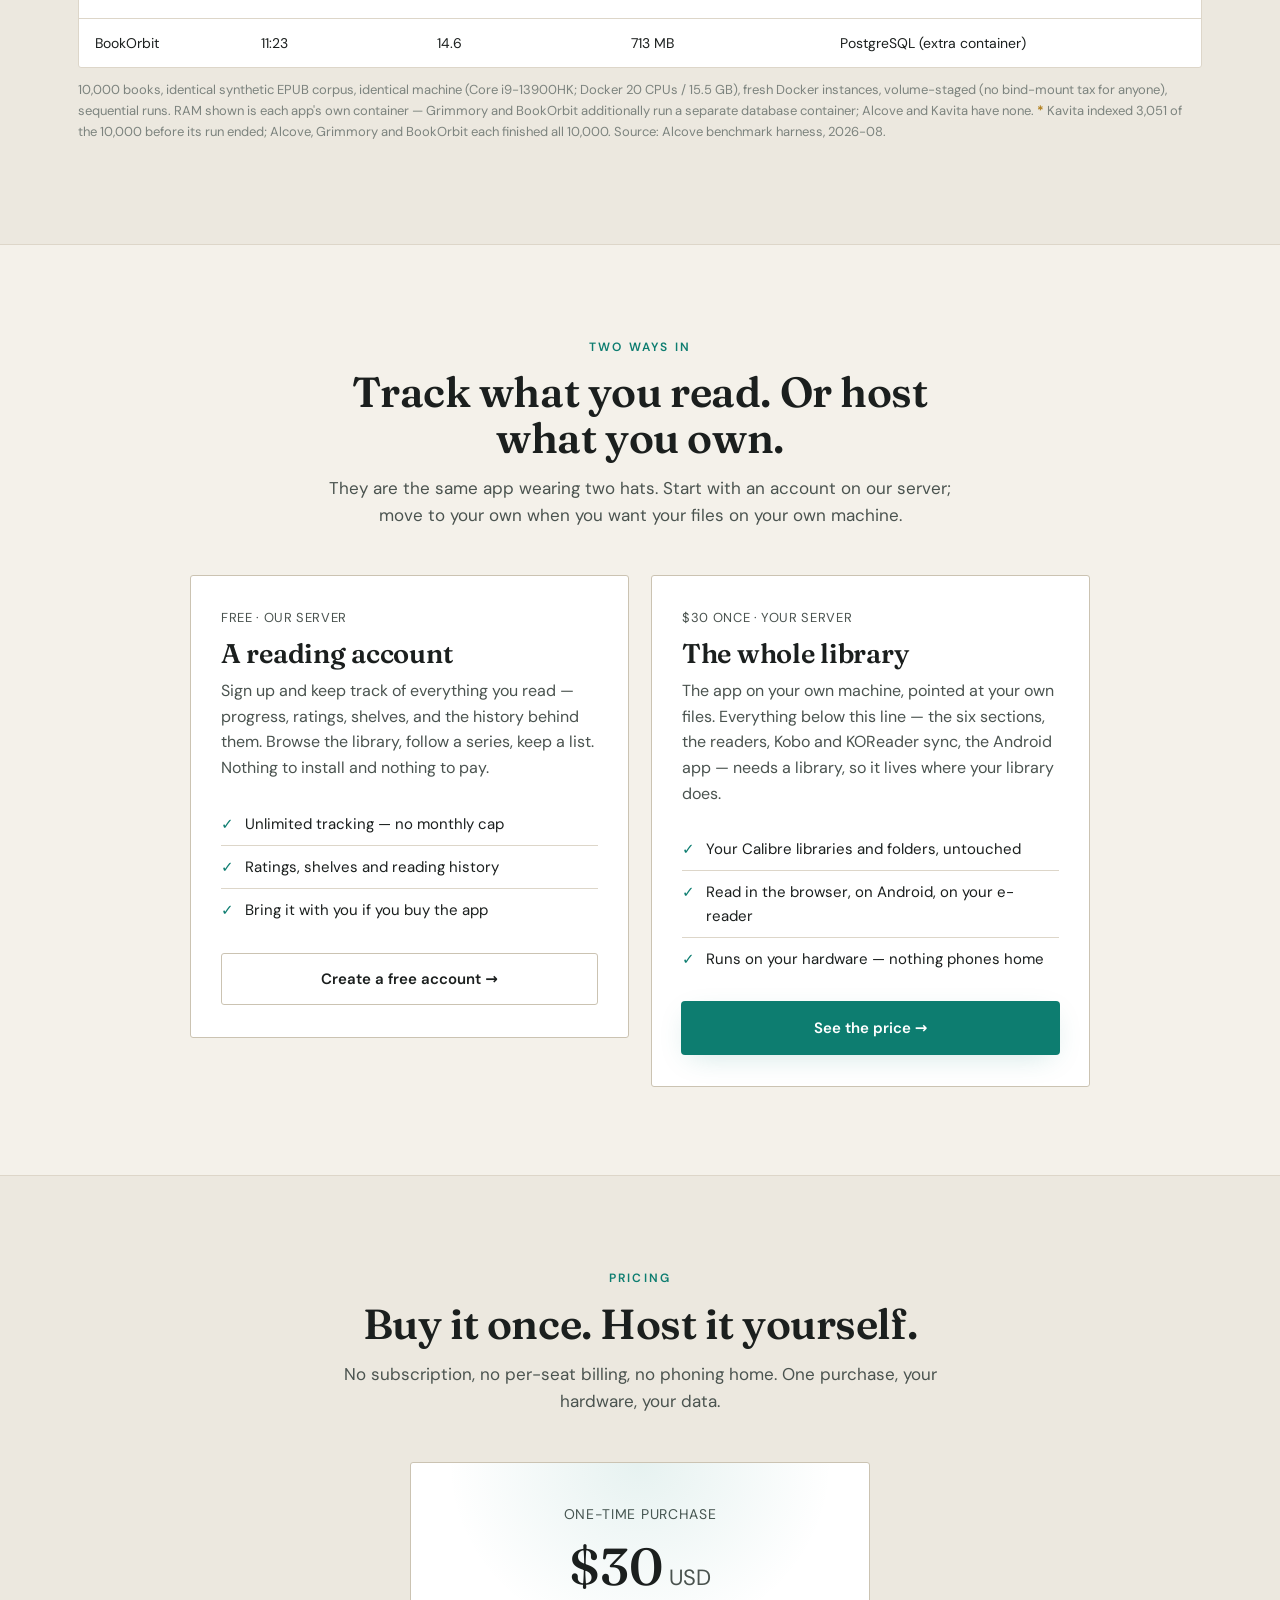
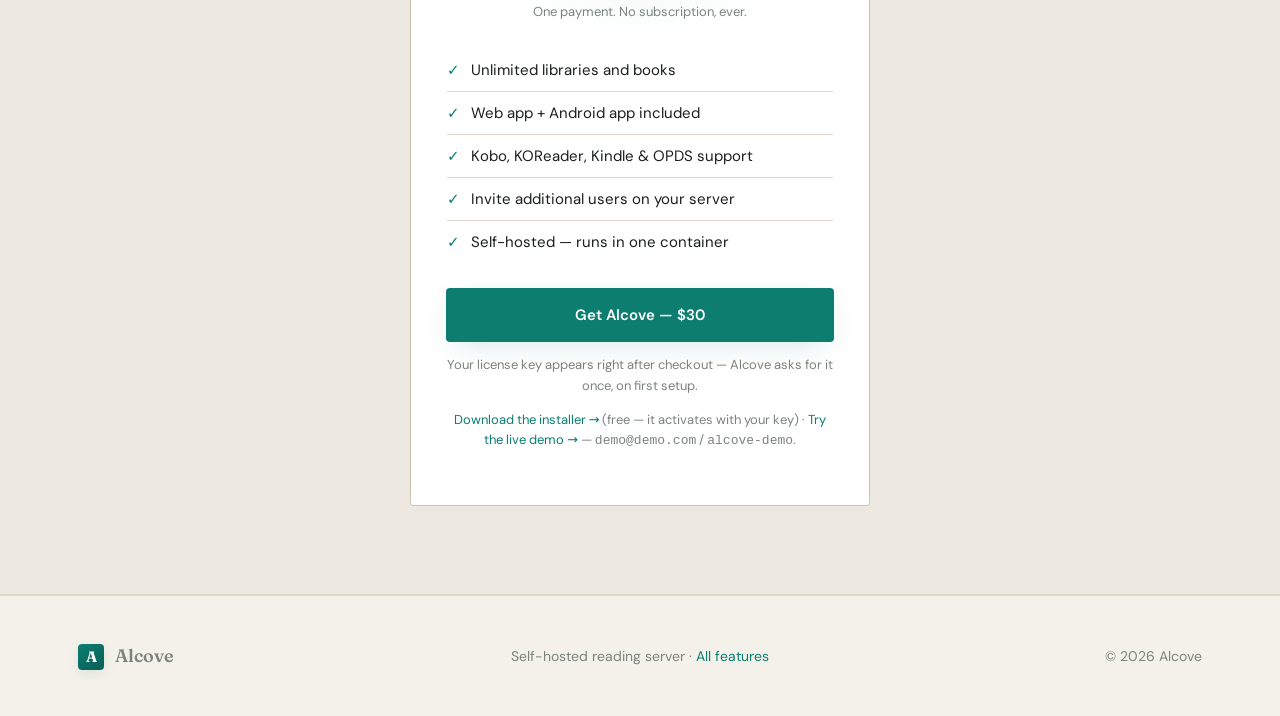
==== commit aa70776b: "The site now knows the free tracker exists Every call to action here sold the app (Get Alcove, downl" ====
--- a/index.html
+++ b/index.html
@@ -18,6 +18,7 @@
         <a href="index.html#formats">Formats</a>
         <a href="index.html#everywhere">Devices</a>
         <a href="index.html#performance">Performance</a>
+        <a href="index.html#tracker">Free account</a>
         <a href="features.html">Features</a>
         <a href="https://github.com/raafayawan/alcove-server/releases/latest" target="_blank" rel="noopener">Download</a>
         <a href="index.html#pricing">Pricing</a>
@@ -38,9 +39,9 @@
         <p class="hero-sub">Point Alcove at a folder or an existing Calibre library and read everything you own — anywhere.</p>
         <div class="hero-cta">
           <a class="btn btn-primary" href="index.html#pricing">Get Alcove →</a>
-          <a class="btn btn-ghost" href="https://alcove-demo.raafayawan.com" target="_blank" rel="noopener">Try the live demo →</a>
-        </div>
-        <p class="tiny" style="margin-top:10px">Live demo · sign in with <code>demo@demo.com</code> / <code>alcove-demo</code> · resets nightly.</p>
+          <a class="btn btn-ghost" href="https://alcove.raafayawan.com/signup">Start tracking — free →</a>
+        </div>
+        <p class="tiny" style="margin-top:10px">Free account on our server · track everything you read · no card, no cap. Or <a href="https://alcove-demo.raafayawan.com" target="_blank" rel="noopener" style="color:var(--accent)">try the app's live demo →</a></p>
         <div class="hero-meta">
           <div class="stat"><div class="n">428,523</div><div class="l">books in one container</div></div>
           <div class="stat"><div class="n">~14&nbsp;min</div><div class="l">to first full sync</div></div>
@@ -269,7 +270,47 @@
   </section>
 
   <!-- PRICING -->
-  <section class="band" id="pricing">
+  <!-- TWO WAYS IN — the free hosted tracker beside the paid self-hosted app.
+       Added because the site sold the app and gave no sign the free account
+       existed, which is the top of the funnel. Sits immediately before Pricing
+       so the reader meets the free option before the price. -->
+  <section class="band" id="tracker">
+    <div class="wrap">
+      <div class="sec-head center">
+        <span class="eyebrow">Two ways in</span>
+        <h2>Track what you read. Or host what you own.</h2>
+        <p style="margin-left:auto;margin-right:auto">They are the same app wearing two hats. Start with an account on our server; move to your own when you want your files on your own machine.</p>
+      </div>
+
+      <div class="two-ways">
+        <div class="way">
+          <div class="way-tag">Free · our server</div>
+          <h3>A reading account</h3>
+          <p>Sign up and keep track of everything you read — progress, ratings, shelves, and the history behind them. Browse the library, follow a series, keep a list. Nothing to install and nothing to pay.</p>
+          <ul class="price-list">
+            <li><span class="ck">✓</span> Unlimited tracking — no monthly cap</li>
+            <li><span class="ck">✓</span> Ratings, shelves and reading history</li>
+            <li style="border-bottom:none"><span class="ck">✓</span> Bring it with you if you buy the app</li>
+          </ul>
+          <a class="btn btn-ghost" style="width:100%;justify-content:center" href="https://alcove.raafayawan.com/signup">Create a free account →</a>
+        </div>
+
+        <div class="way">
+          <div class="way-tag">$30 once · your server</div>
+          <h3>The whole library</h3>
+          <p>The app on your own machine, pointed at your own files. Everything below this line — the six sections, the readers, Kobo and KOReader sync, the Android app — needs a library, so it lives where your library does.</p>
+          <ul class="price-list">
+            <li><span class="ck">✓</span> Your Calibre libraries and folders, untouched</li>
+            <li><span class="ck">✓</span> Read in the browser, on Android, on your e-reader</li>
+            <li style="border-bottom:none"><span class="ck">✓</span> Runs on your hardware — nothing phones home</li>
+          </ul>
+          <a class="btn btn-primary" style="width:100%;justify-content:center" href="index.html#pricing">See the price →</a>
+        </div>
+      </div>
+    </div>
+  </section>
+
+  <section class="band band-alt" id="pricing">
     <div class="wrap">
       <div class="sec-head center">
         <span class="eyebrow">Pricing</span>
--- a/assets/site.css
+++ b/assets/site.css
@@ -413,3 +413,27 @@
   .wrap { padding: 0 18px; }
   .band { padding: 60px 0; }
 }
+
+/* ---------- Two ways in (free tracker vs self-hosted app) ----------
+   A pair of cards rather than one price card: the section's job is to show
+   that two products exist, and a single column would read as one offer with
+   an aside. Sits on the same tokens as .price-card so the two sections look
+   like one family. */
+.two-ways {
+  display: grid; grid-template-columns: repeat(auto-fit, minmax(300px, 1fr));
+  gap: 22px; max-width: 900px; margin: 0 auto; align-items: start;
+}
+.way {
+  background: var(--bg-card); border: 1px solid var(--border-2);
+  border-radius: var(--radius); padding: 32px 30px; position: relative; overflow: hidden;
+  display: flex; flex-direction: column;
+}
+.way-tag {
+  font-size: 13px; color: var(--text-2); letter-spacing: .05em;
+  text-transform: uppercase; margin-bottom: 10px;
+}
+.way h3 { font-family: var(--serif); font-size: 27px; margin: 0 0 10px; color: var(--text); }
+.way p  { color: var(--text-2); margin: 0; }
+/* The list grows, the button sits on the floor — so two cards with unequal
+   copy still line their CTAs up. */
+.way .price-list { flex: 1 1 auto; margin: 22px 0; }
